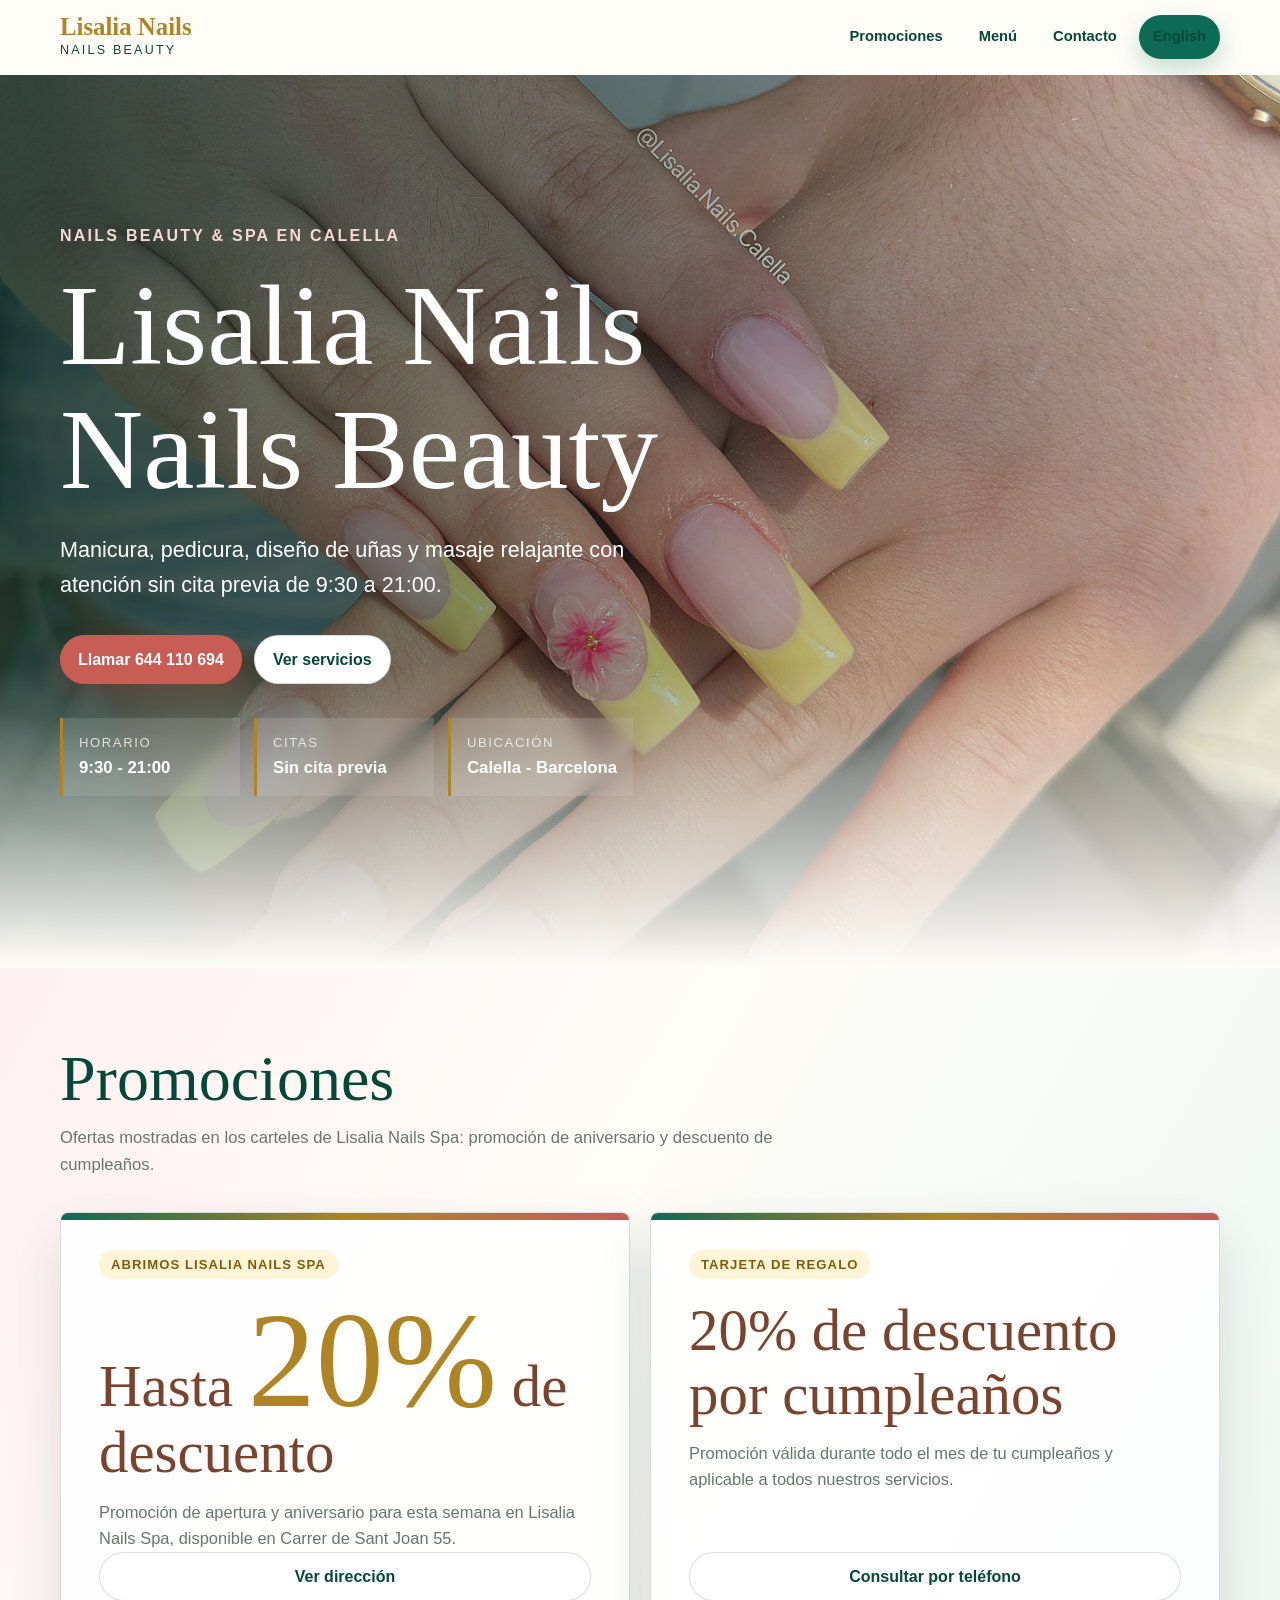
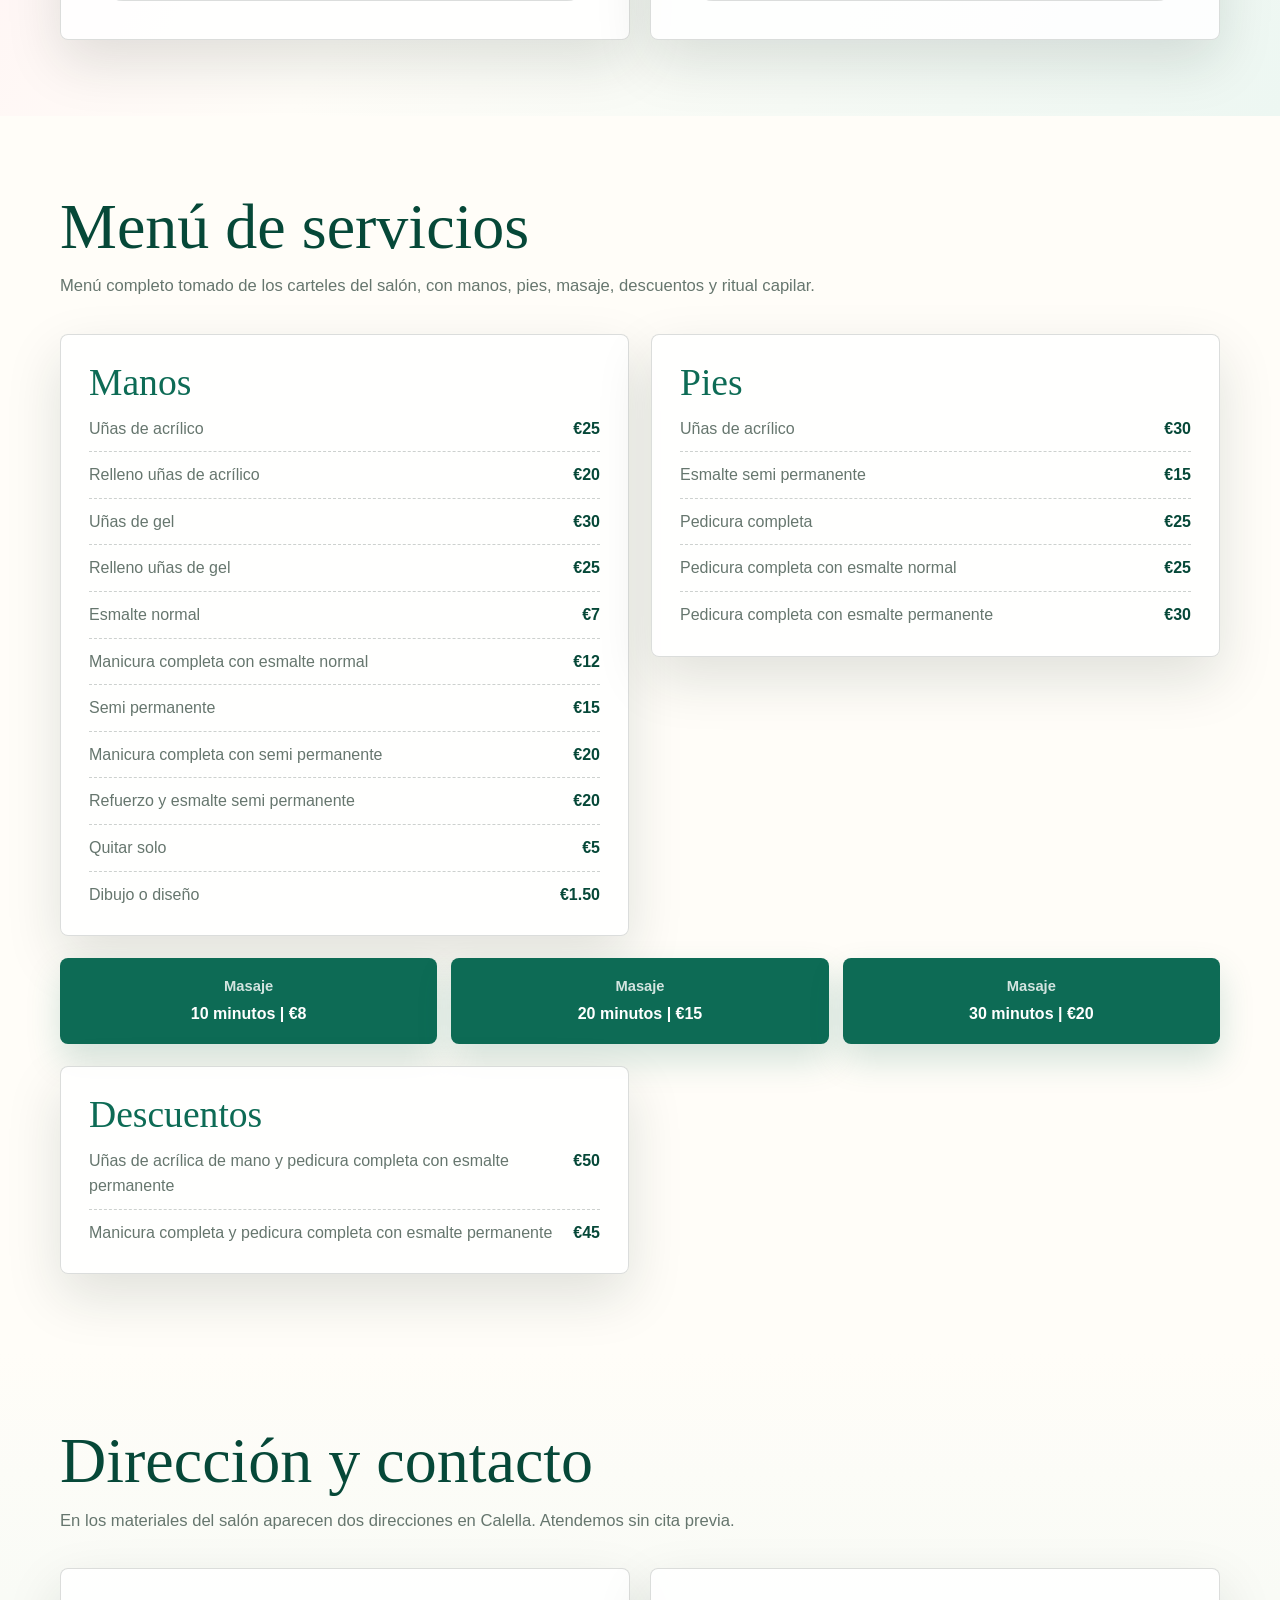
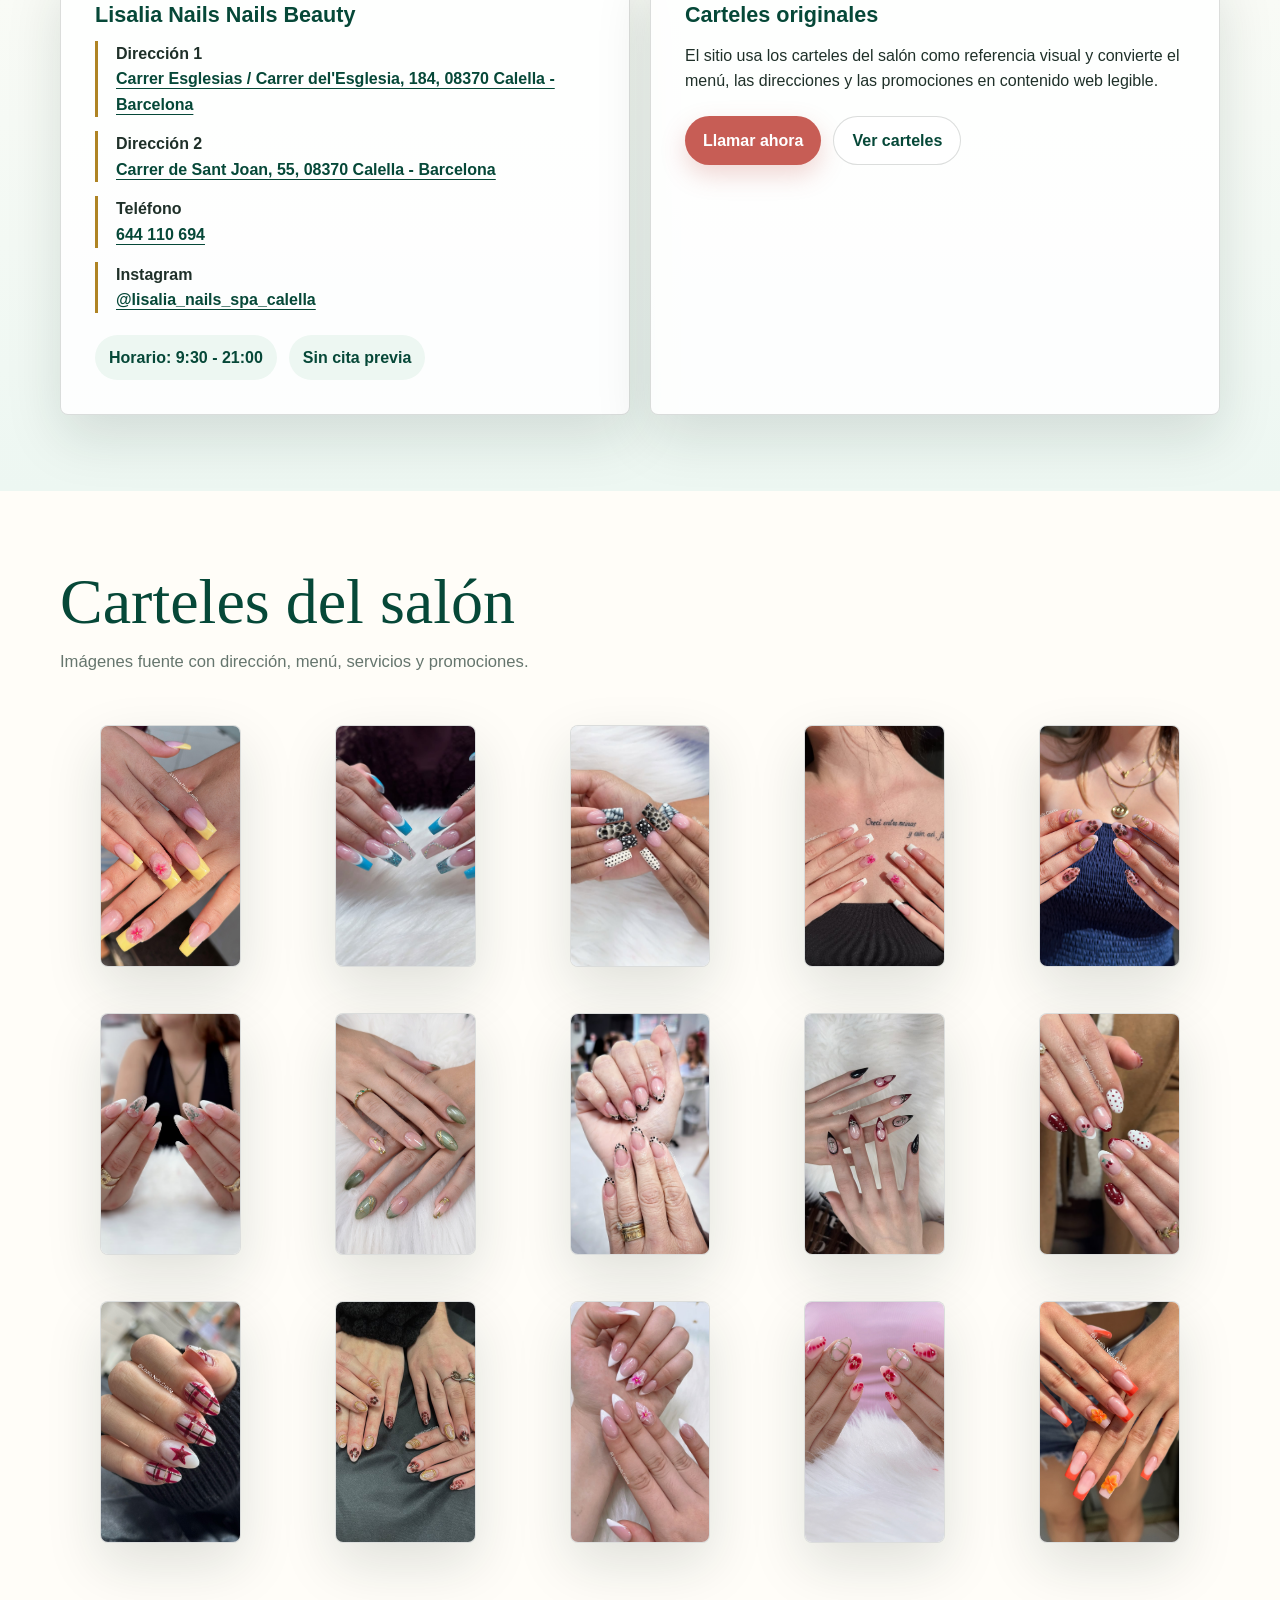
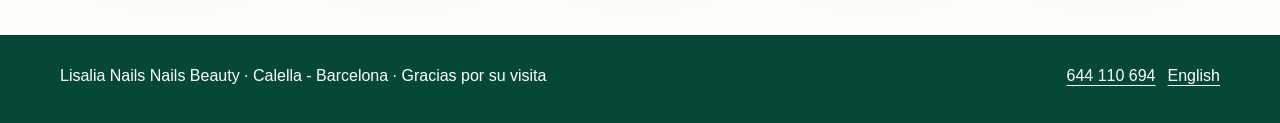
==== es.html @ 70567016 "upload" ====
<!doctype html>
<html lang="es">
  <head>
    <meta charset="utf-8">
    <meta name="viewport" content="width=device-width, initial-scale=1">
    <meta
      name="description"
      content="Lisalia Nails Nails Beauty en Calella, Barcelona. Uñas, pedicura, masaje, promociones de cumpleaños y aniversario, sin cita previa."
    >
    <title>Lisalia Nails Nails Beauty | Calella</title>
    <link rel="stylesheet" href="styles.css">
  </head>
  <body>
    <header class="site-header">
      <nav class="nav" aria-label="Navegación principal">
        <a class="brand" href="#top" aria-label="Inicio de Lisalia Nails Nails Beauty">
          <strong>Lisalia Nails</strong>
          <span>Nails Beauty</span>
        </a>
        <div class="nav-links">
          <a href="#promotions">Promociones</a>
          <a href="#menu">Menú</a>
          <a href="#contact">Contacto</a>
          <a class="language-button" href="index.html">English</a>
        </div>
      </nav>
    </header>

    <main id="top">
      <section class="hero" aria-labelledby="hero-title">
        <div class="hero-content">
          <p class="eyebrow">Nails Beauty & Spa en Calella</p>
          <h1 id="hero-title">Lisalia Nails Nails Beauty</h1>
          <p class="hero-text">
            Manicura, pedicura, diseño de uñas y masaje relajante con atención sin cita previa de 9:30 a 21:00.
          </p>
          <div class="hero-actions">
            <a class="primary-button" href="tel:+34644110694">Llamar 644 110 694</a>
            <a class="secondary-button" href="#menu">Ver servicios</a>
          </div>
          <div class="quick-facts" aria-label="Información clave">
            <div class="fact">
              <span>Horario</span>
              <strong>9:30 - 21:00</strong>
            </div>
            <div class="fact">
              <span>Citas</span>
              <strong>Sin cita previa</strong>
            </div>
            <div class="fact">
              <span>Ubicación</span>
              <strong>Calella - Barcelona</strong>
            </div>
          </div>
        </div>
      </section>

      <section class="promo-band" id="promotions" aria-labelledby="promo-title">
        <div class="section-inner">
          <div class="section-heading">
            <h2 id="promo-title">Promociones</h2>
            <p>Ofertas mostradas en los carteles de Lisalia Nails Spa: promoción de aniversario y descuento de cumpleaños.</p>
          </div>
          <div class="promo-grid">
            <article class="promo-card">
              <div>
                <span class="promo-label">Abrimos Lisalia Nails Spa</span>
                <h3>Hasta <span class="discount-number">20%</span> de descuento</h3>
                <p>
                  Promoción de apertura y aniversario para esta semana en Lisalia Nails Spa, disponible en Carrer de Sant Joan 55.
                </p>
              </div>
              <a class="secondary-button" href="#contact">Ver dirección</a>
            </article>

            <article class="promo-card">
              <div>
                <span class="promo-label">Tarjeta de regalo</span>
                <h3>20% de descuento por cumpleaños</h3>
                <p>
                  Promoción válida durante todo el mes de tu cumpleaños y aplicable a todos nuestros servicios.
                </p>
              </div>
              <a class="secondary-button" href="tel:+34644110694">Consultar por teléfono</a>
            </article>
          </div>
        </div>
      </section>

      <section class="menu-section" id="menu" aria-labelledby="menu-title">
        <div class="section-inner">
          <div class="section-heading">
            <h2 id="menu-title">Menú de servicios</h2>
            <p>Menú completo tomado de los carteles del salón, con manos, pies, masaje, descuentos y ritual capilar.</p>
          </div>

          <div class="menu-layout">
            <article class="service-group">
              <h3>Manos</h3>
              <ol class="price-list">
                <li><span>Uñas de acrílico</span><strong>€25</strong></li>
                <li><span>Relleno uñas de acrílico</span><strong>€20</strong></li>
                <li><span>Uñas de gel</span><strong>€30</strong></li>
                <li><span>Relleno uñas de gel</span><strong>€25</strong></li>
                <li><span>Esmalte normal</span><strong>€7</strong></li>
                <li><span>Manicura completa con esmalte normal</span><strong>€12</strong></li>
                <li><span>Semi permanente</span><strong>€15</strong></li>
                <li><span>Manicura completa con semi permanente</span><strong>€20</strong></li>
                <li><span>Refuerzo y esmalte semi permanente</span><strong>€20</strong></li>
                <li><span>Quitar solo</span><strong>€5</strong></li>
                <li><span>Dibujo o diseño</span><strong>€1.50</strong></li>
              </ol>
            </article>

            <article class="service-group">
              <h3>Pies</h3>
              <ol class="price-list" start="12">
                <li><span>Uñas de acrílico</span><strong>€30</strong></li>
                <li><span>Esmalte semi permanente</span><strong>€15</strong></li>
                <li><span>Pedicura completa</span><strong>€25</strong></li>
                <li><span>Pedicura completa con esmalte normal</span><strong>€25</strong></li>
                <li><span>Pedicura completa con esmalte permanente</span><strong>€30</strong></li>
              </ol>
            </article>

            <div class="massage-strip" aria-label="Precios de masaje">
              <div class="massage-item"><span>Masaje</span>10 minutos | €8</div>
              <div class="massage-item"><span>Masaje</span>20 minutos | €15</div>
              <div class="massage-item"><span>Masaje</span>30 minutos | €20</div>
            </div>

            <article class="service-group">
              <h3>Descuentos</h3>
              <ol class="price-list" start="17">
                <li><span>Uñas de acrílica de mano y pedicura completa con esmalte permanente</span><strong>€50</strong></li>
                <li><span>Manicura completa y pedicura completa con esmalte permanente</span><strong>€45</strong></li>
              </ol>
            </article>


          </div>
        </div>
      </section>

      <section class="contact-band" id="contact" aria-labelledby="contact-title">
        <div class="section-inner">
          <div class="section-heading">
            <h2 id="contact-title">Dirección y contacto</h2>
            <p>En los materiales del salón aparecen dos direcciones en Calella. Atendemos sin cita previa.</p>
          </div>

          <div class="contact-grid">
            <article class="contact-panel">
              <h3>Lisalia Nails Nails Beauty</h3>
              <ul class="contact-list">
                <li>
                  <strong>Dirección 1</strong><br>
                  <a href="https://www.google.com/maps/search/?api=1&amp;query=Carrer%20Esglesias%20184%2008370%20Calella%20Barcelona">
                    Carrer Esglesias / Carrer del'Esglesia, 184, 08370 Calella - Barcelona
                  </a>
                </li>
                <li>
                  <strong>Dirección 2</strong><br>
                  <a href="https://www.google.com/maps/search/?api=1&amp;query=Carrer%20de%20Sant%20Joan%2055%2008370%20Calella%20Barcelona">
                    Carrer de Sant Joan, 55, 08370 Calella - Barcelona
                  </a>
                </li>
                <li><strong>Teléfono</strong><br><a href="tel:+34644110694">644 110 694</a></li>
                <li>
                  <strong>Instagram</strong><br>
                  <a href="https://www.instagram.com/lisalia_nails_spa_calella/">@lisalia_nails_spa_calella</a><br>
                </li>
              </ul>
              <div class="notice-row">
                <span class="notice-pill">Horario: 9:30 - 21:00</span>
                <span class="notice-pill">Sin cita previa</span>
              </div>
            </article>

            <article class="contact-panel">
              <h3>Carteles originales</h3>
              <p>
                El sitio usa los carteles del salón como referencia visual y convierte el menú, las direcciones y las promociones en contenido web legible.
              </p>
              <div class="notice-row">
                <a class="primary-button" href="tel:+34644110694">Llamar ahora</a>
                <a class="secondary-button" href="#posters">Ver carteles</a>
              </div>
            </article>
          </div>
        </div>
      </section>

      <section id="posters" aria-labelledby="posters-title">
        <div class="section-inner">
          <div class="section-heading">
            <h2 id="posters-title">Carteles del salón</h2>
            <p>Imágenes fuente con dirección, menú, servicios y promociones.</p>
          </div>
          <div class="posters-grid">
            <figure class="poster-card">
              <img src="1.jpg" alt="Imagen del salón 1">
            </figure>
            <figure class="poster-card">
              <img src="2.jpg" alt="Imagen del salón 2">
            </figure>
            <figure class="poster-card">
              <img src="3.jpg" alt="Imagen del salón 3">
            </figure>
            <figure class="poster-card">
              <img src="4.jpg" alt="Imagen del salón 4">
            </figure>
            <figure class="poster-card">
              <img src="5.jpg" alt="Imagen del salón 5">
            </figure>
            <figure class="poster-card">
              <img src="6.jpg" alt="Imagen del salón 6">
            </figure>
            <figure class="poster-card">
              <img src="7.jpg" alt="Imagen del salón 7">
            </figure>
            <figure class="poster-card">
              <img src="8.jpg" alt="Imagen del salón 8">
            </figure>
            <figure class="poster-card">
              <img src="9.jpg" alt="Imagen del salón 9">
            </figure>
            <figure class="poster-card">
              <img src="10.jpg" alt="Imagen del salón 10">
            </figure>
            <figure class="poster-card">
              <img src="11.jpg" alt="Imagen del salón 11">
            </figure>
            <figure class="poster-card">
              <img src="12.jpg" alt="Imagen del salón 12">
            </figure>
            <figure class="poster-card">
              <img src="13.jpg" alt="Imagen del salón 13">
            </figure>
            <figure class="poster-card">
              <img src="14.jpg" alt="Imagen del salón 14">
            </figure>
            <figure class="poster-card">
              <img src="15.jpg" alt="Imagen del salón 15">
            </figure>
          </div>
        </div>
      </section>
    </main>

    <footer class="site-footer">
      <div class="footer-inner">
        <p>Lisalia Nails Nails Beauty · Calella - Barcelona · Gracias por su visita</p>
        <div class="footer-links">
          <a href="tel:+34644110694">644 110 694</a>
          <a href="index.html">English</a>
        </div>
      </div>
    </footer>
  </body>
</html>
---- styles.css ----
:root {
  --ink: #1f3029;
  --muted: #66766e;
  --leaf: #0d6b55;
  --leaf-dark: #064838;
  --gold: #af8424;
  --rose: #c75d55;
  --clay: #7a432d;
  --cream: #fffaf0;
  --mint: #edf7f2;
  --blush: #fff0f2;
  --line: rgba(31, 48, 41, 0.16);
  --shadow: 0 22px 55px rgba(16, 39, 31, 0.13);
  --hero-image: url("1.jpg");
}

* {
  box-sizing: border-box;
}

html {
  scroll-behavior: smooth;
}

body {
  margin: 0;
  color: var(--ink);
  background: #fffdf8;
  font-family: "Segoe UI", Arial, sans-serif;
  line-height: 1.6;
}

img {
  display: block;
  max-width: 100%;
}

a {
  color: inherit;
}

.site-header {
  position: sticky;
  top: 0;
  z-index: 20;
  border-bottom: 1px solid rgba(255, 255, 255, 0.62);
  background: rgba(255, 253, 248, 0.9);
  backdrop-filter: blur(16px);
}

.nav {
  width: min(1160px, calc(100% - 32px));
  min-height: 74px;
  margin: 0 auto;
  display: flex;
  align-items: center;
  justify-content: space-between;
  gap: 20px;
}

.brand {
  display: grid;
  gap: 0;
  text-decoration: none;
}

.brand strong {
  font-family: Georgia, "Times New Roman", serif;
  font-size: clamp(1.1rem, 2vw, 1.55rem);
  letter-spacing: 0;
  color: var(--gold);
  line-height: 1.1;
}

.brand span {
  color: var(--leaf-dark);
  font-size: 0.78rem;
  text-transform: uppercase;
  letter-spacing: 0.18em;
}

.nav-links {
  display: flex;
  align-items: center;
  gap: 8px;
  flex-wrap: wrap;
  justify-content: flex-end;
}

.nav-links a {
  min-height: 42px;
  display: inline-flex;
  align-items: center;
  justify-content: center;
  padding: 10px 14px;
  border-radius: 999px;
  color: var(--leaf-dark);
  font-weight: 700;
  font-size: 0.92rem;
  text-decoration: none;
}

.nav-links a:hover,
.nav-links a:focus-visible {
  background: var(--mint);
  outline: none;
}

.language-button,
.primary-button,
.secondary-button {
  min-height: 44px;
  display: inline-flex;
  align-items: center;
  justify-content: center;
  gap: 8px;
  border: 0;
  border-radius: 999px;
  padding: 11px 18px;
  font-weight: 800;
  text-decoration: none;
  transition: transform 180ms ease, box-shadow 180ms ease, background 180ms ease;
}

.language-button {
  background: var(--leaf);
  color: white;
  box-shadow: 0 10px 24px rgba(13, 107, 85, 0.24);
}

.primary-button {
  background: var(--rose);
  color: white;
  box-shadow: 0 10px 24px rgba(199, 93, 85, 0.25);
}

.secondary-button {
  color: var(--leaf-dark);
  background: white;
  border: 1px solid var(--line);
}

.language-button:hover,
.primary-button:hover,
.secondary-button:hover,
.language-button:focus-visible,
.primary-button:focus-visible,
.secondary-button:focus-visible {
  transform: translateY(-1px);
  outline: none;
}

.hero {
  min-height: 82svh;
  display: grid;
  align-items: center;
  position: relative;
  isolation: isolate;
  overflow: hidden;
  background:
    linear-gradient(90deg, rgba(11, 45, 36, 0.78), rgba(11, 45, 36, 0.42) 46%, rgba(255, 250, 240, 0.2)),
    var(--hero-image) center / cover no-repeat;
}

.hero::after {
  content: "";
  position: absolute;
  inset: auto 0 0;
  height: 34%;
  background: linear-gradient(0deg, #fffdf8 0%, rgba(255, 253, 248, 0));
  z-index: -1;
}

.hero-content {
  width: min(1160px, calc(100% - 32px));
  margin: 0 auto;
  padding: 72px 0 96px;
  color: white;
}

.eyebrow {
  margin: 0 0 14px;
  color: #f6d9d6;
  font-weight: 800;
  text-transform: uppercase;
  letter-spacing: 0.14em;
}

h1,
h2,
h3 {
  margin: 0;
  line-height: 1.08;
}

h1,
h2 {
  font-family: Georgia, "Times New Roman", serif;
  font-weight: 500;
  letter-spacing: 0;
}

h1 {
  max-width: 820px;
  font-size: clamp(3.2rem, 9vw, 7.4rem);
}

.hero-text {
  max-width: 650px;
  margin: 22px 0 0;
  font-size: clamp(1.08rem, 2vw, 1.35rem);
}

.hero-actions {
  display: flex;
  flex-wrap: wrap;
  gap: 12px;
  margin-top: 32px;
}

.quick-facts {
  display: flex;
  gap: 14px;
  flex-wrap: wrap;
  margin-top: 34px;
}

.fact {
  display: grid;
  gap: 2px;
  min-width: 180px;
  padding: 14px 16px;
  border-left: 3px solid var(--gold);
  background: rgba(255, 255, 255, 0.12);
  backdrop-filter: blur(8px);
}

.fact span {
  color: rgba(255, 255, 255, 0.76);
  font-size: 0.82rem;
  text-transform: uppercase;
  letter-spacing: 0.12em;
}

.fact strong {
  color: white;
  font-size: 1.05rem;
}

section {
  padding: 76px 0;
}

.section-inner {
  width: min(1160px, calc(100% - 32px));
  margin: 0 auto;
}

.section-heading {
  display: grid;
  gap: 12px;
  max-width: 780px;
  margin-bottom: 34px;
}

.section-heading h2 {
  font-size: clamp(2.1rem, 5vw, 4.2rem);
  color: var(--leaf-dark);
}

.section-heading p {
  margin: 0;
  color: var(--muted);
  font-size: 1.04rem;
}

.promo-band {
  background: linear-gradient(120deg, var(--blush), #fffdf8 42%, var(--mint));
}

.promo-grid,
.contact-grid {
  display: grid;
  grid-template-columns: repeat(2, minmax(0, 1fr));
  gap: 20px;
}

.promo-card,
.service-group,
.contact-panel,
.poster-card {
  border: 1px solid var(--line);
  border-radius: 8px;
  background: rgba(255, 255, 255, 0.86);
  box-shadow: var(--shadow);
}

.promo-card {
  display: grid;
  min-height: 310px;
  padding: clamp(24px, 4vw, 38px);
  align-content: space-between;
  overflow: hidden;
  position: relative;
}

.promo-card::before {
  content: "";
  position: absolute;
  inset: 0 0 auto;
  height: 7px;
  background: linear-gradient(90deg, var(--leaf), var(--gold), var(--rose));
  pointer-events: none;
}

.promo-card > * {
  position: relative;
}

.promo-label {
  width: fit-content;
  border-radius: 999px;
  background: #fff4d5;
  color: #7f5b09;
  padding: 7px 12px;
  font-size: 0.82rem;
  font-weight: 900;
  text-transform: uppercase;
  letter-spacing: 0.08em;
}

.promo-card h3 {
  margin-top: 22px;
  color: var(--clay);
  font-family: Georgia, "Times New Roman", serif;
  font-size: clamp(2rem, 4.6vw, 4.3rem);
  font-weight: 500;
}

.promo-card p {
  margin: 14px 0 0;
  color: var(--muted);
  font-size: 1.03rem;
}

.discount-number {
  color: var(--gold);
  font-size: clamp(4.2rem, 12vw, 8.5rem);
  font-family: Georgia, "Times New Roman", serif;
  line-height: 0.9;
}

.menu-section {
  background: #fffdf8;
}

.menu-layout {
  display: grid;
  grid-template-columns: 1fr 1fr;
  gap: 22px;
  align-items: start;
}

.service-group {
  padding: clamp(20px, 3vw, 28px);
}

.service-group h3 {
  color: var(--leaf);
  font-family: Georgia, "Times New Roman", serif;
  font-size: clamp(1.7rem, 3vw, 2.35rem);
  font-weight: 500;
  margin-bottom: 12px;
}

.price-list {
  list-style: none;
  margin: 0;
  padding: 0;
  display: grid;
  gap: 10px;
}

.price-list li {
  display: grid;
  grid-template-columns: minmax(0, 1fr) auto;
  gap: 16px;
  align-items: baseline;
  padding-bottom: 10px;
  border-bottom: 1px dashed rgba(31, 48, 41, 0.22);
}

.price-list li:last-child {
  border-bottom: 0;
  padding-bottom: 0;
}

.price-list span {
  color: var(--muted);
}

.price-list strong {
  color: var(--leaf-dark);
  white-space: nowrap;
}

.massage-strip {
  grid-column: 1 / -1;
  display: grid;
  grid-template-columns: repeat(3, minmax(0, 1fr));
  gap: 14px;
}

.massage-item {
  min-height: 86px;
  display: grid;
  place-items: center;
  padding: 16px;
  border-radius: 8px;
  color: white;
  background: var(--leaf);
  text-align: center;
  font-weight: 800;
  box-shadow: 0 16px 34px rgba(13, 107, 85, 0.18);
}

.massage-item span {
  display: block;
  color: rgba(255, 255, 255, 0.82);
  font-size: 0.92rem;
  font-weight: 700;
}

.hair-band {
  color: white;
  background:
    linear-gradient(90deg, rgba(122, 67, 45, 0.92), rgba(122, 67, 45, 0.73)),
    url("km.jpg") center / cover no-repeat;
}

.hair-band .section-heading h2,
.hair-band .section-heading p {
  color: white;
}

.hair-band .service-group {
  background: rgba(255, 253, 248, 0.93);
}

.contact-band {
  background: linear-gradient(180deg, #fffdf8, #edf7f2);
}

.contact-panel {
  padding: clamp(22px, 4vw, 34px);
}

.contact-panel h3 {
  margin-bottom: 14px;
  color: var(--leaf-dark);
  font-size: 1.35rem;
}

.contact-list {
  list-style: none;
  padding: 0;
  margin: 0;
  display: grid;
  gap: 14px;
}

.contact-list li {
  padding-left: 18px;
  border-left: 3px solid var(--gold);
}

.contact-list a {
  color: var(--leaf-dark);
  font-weight: 800;
  text-decoration-thickness: 1px;
  text-underline-offset: 4px;
}

.notice-row {
  display: flex;
  gap: 12px;
  flex-wrap: wrap;
  margin-top: 22px;
}

.notice-pill {
  border-radius: 999px;
  padding: 10px 14px;
  background: var(--mint);
  color: var(--leaf-dark);
  font-weight: 900;
}

.posters-grid {
  display: grid;
  grid-template-columns: repeat(auto-fit, minmax(200px, 1fr));
  gap: 14px;
}

.poster-card {
  overflow: hidden;
  background: white;
}

.poster-card img {
  width: 100%;
  height: 240px;
  object-fit: cover;
}

.poster-card figcaption {
  padding: 12px;
  color: var(--muted);
  font-size: 0.92rem;
  display: none;
}

.site-footer {
  padding: 28px 0 34px;
  color: white;
  background: var(--leaf-dark);
}

.footer-inner {
  width: min(1160px, calc(100% - 32px));
  margin: 0 auto;
  display: flex;
  align-items: center;
  justify-content: space-between;
  gap: 18px;
  flex-wrap: wrap;
}

.footer-inner p {
  margin: 0;
}

.footer-links {
  display: flex;
  gap: 12px;
  flex-wrap: wrap;
}

.footer-links a {
  color: white;
  text-decoration-thickness: 1px;
  text-underline-offset: 4px;
}

@media (max-width: 920px) {
  .nav {
    align-items: flex-start;
    padding: 14px 0;
    flex-direction: column;
  }

  .nav-links {
    width: 100%;
    justify-content: flex-start;
  }

  .hero {
    min-height: 78svh;
  }

  .promo-grid,
  .contact-grid,
  .menu-layout {
    grid-template-columns: 1fr;
  }

  .massage-strip {
    grid-template-columns: 1fr;
  }

  .posters-grid {
    grid-template-columns: repeat(2, minmax(0, 1fr));
  }
}

@media (max-width: 580px) {
  .nav-links a:not(.language-button) {
    display: none;
  }

  .hero-content {
    padding-top: 56px;
  }

  .quick-facts {
    display: grid;
  }

  section {
    padding: 58px 0;
  }

  .price-list li {
    grid-template-columns: 1fr;
    gap: 2px;
  }

  .posters-grid {
    grid-template-columns: 1fr;
  }

  .poster-card img {
    height: auto;
  }
}
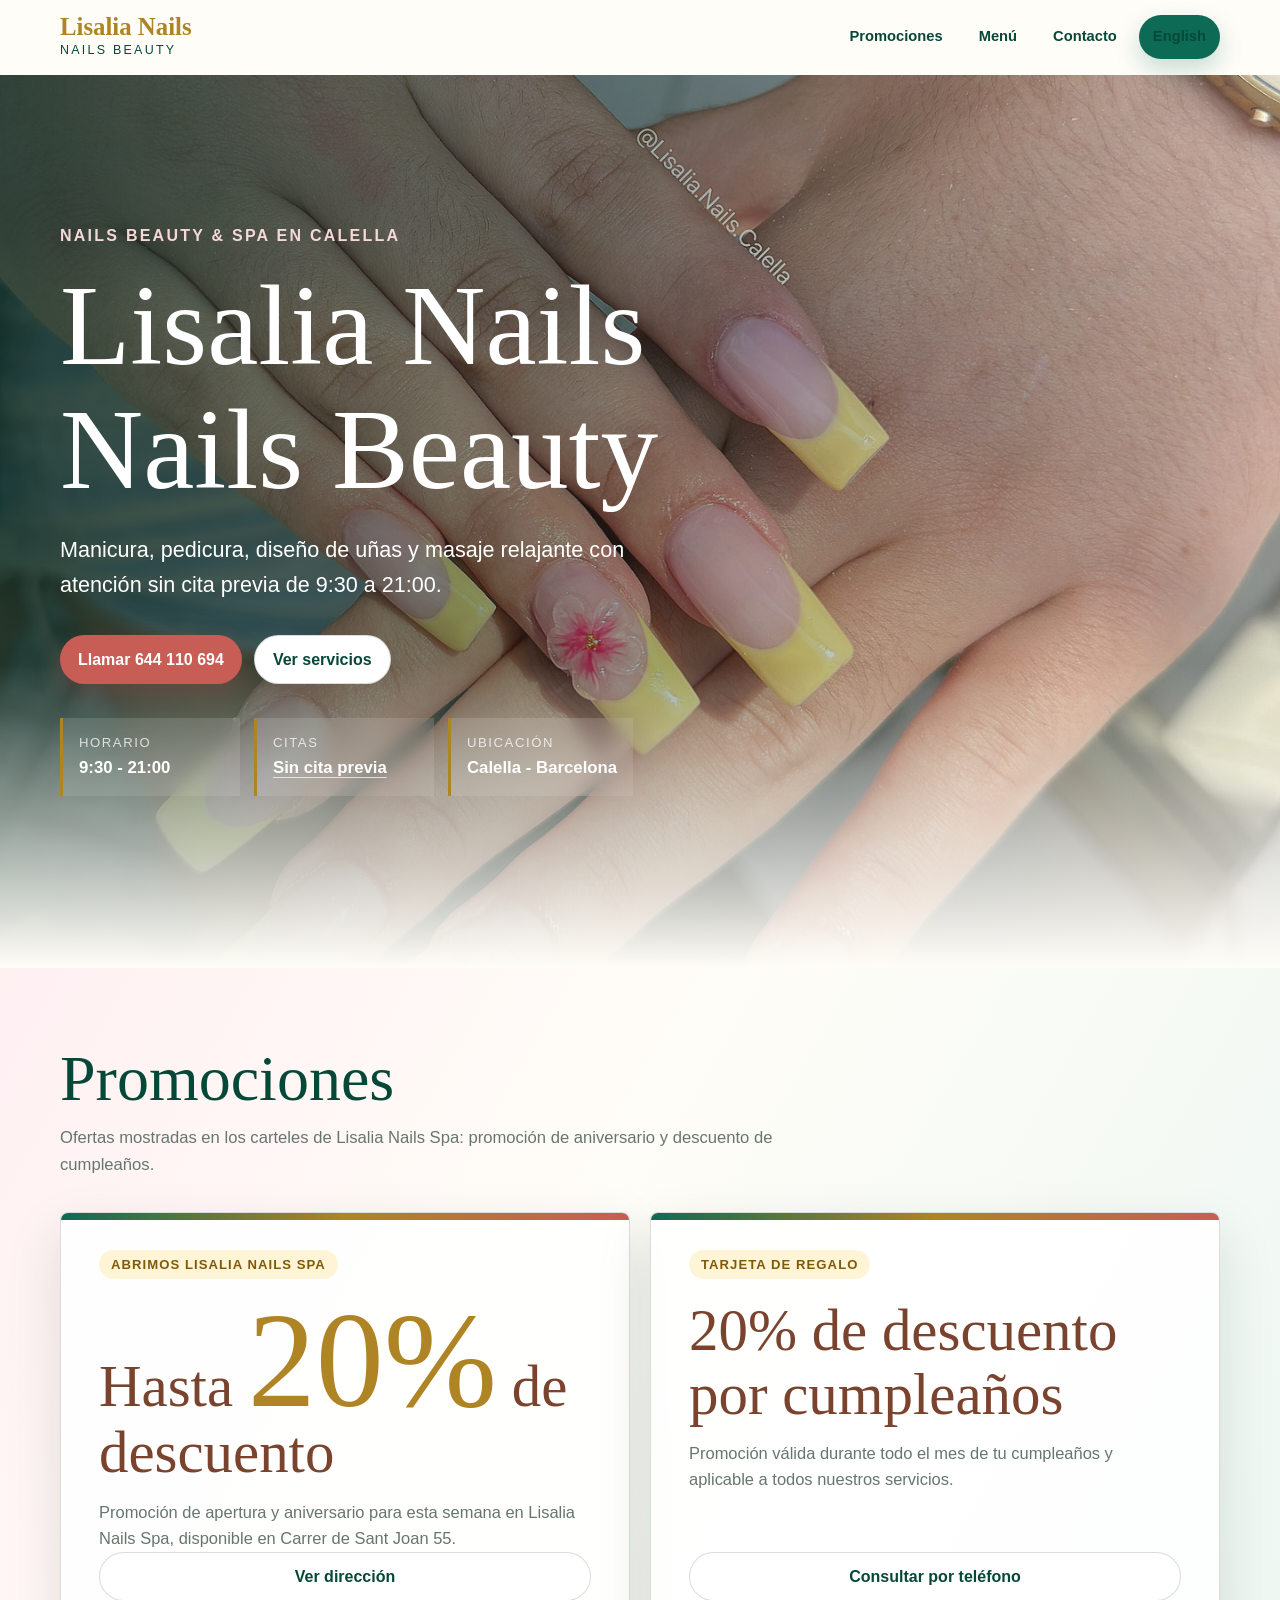
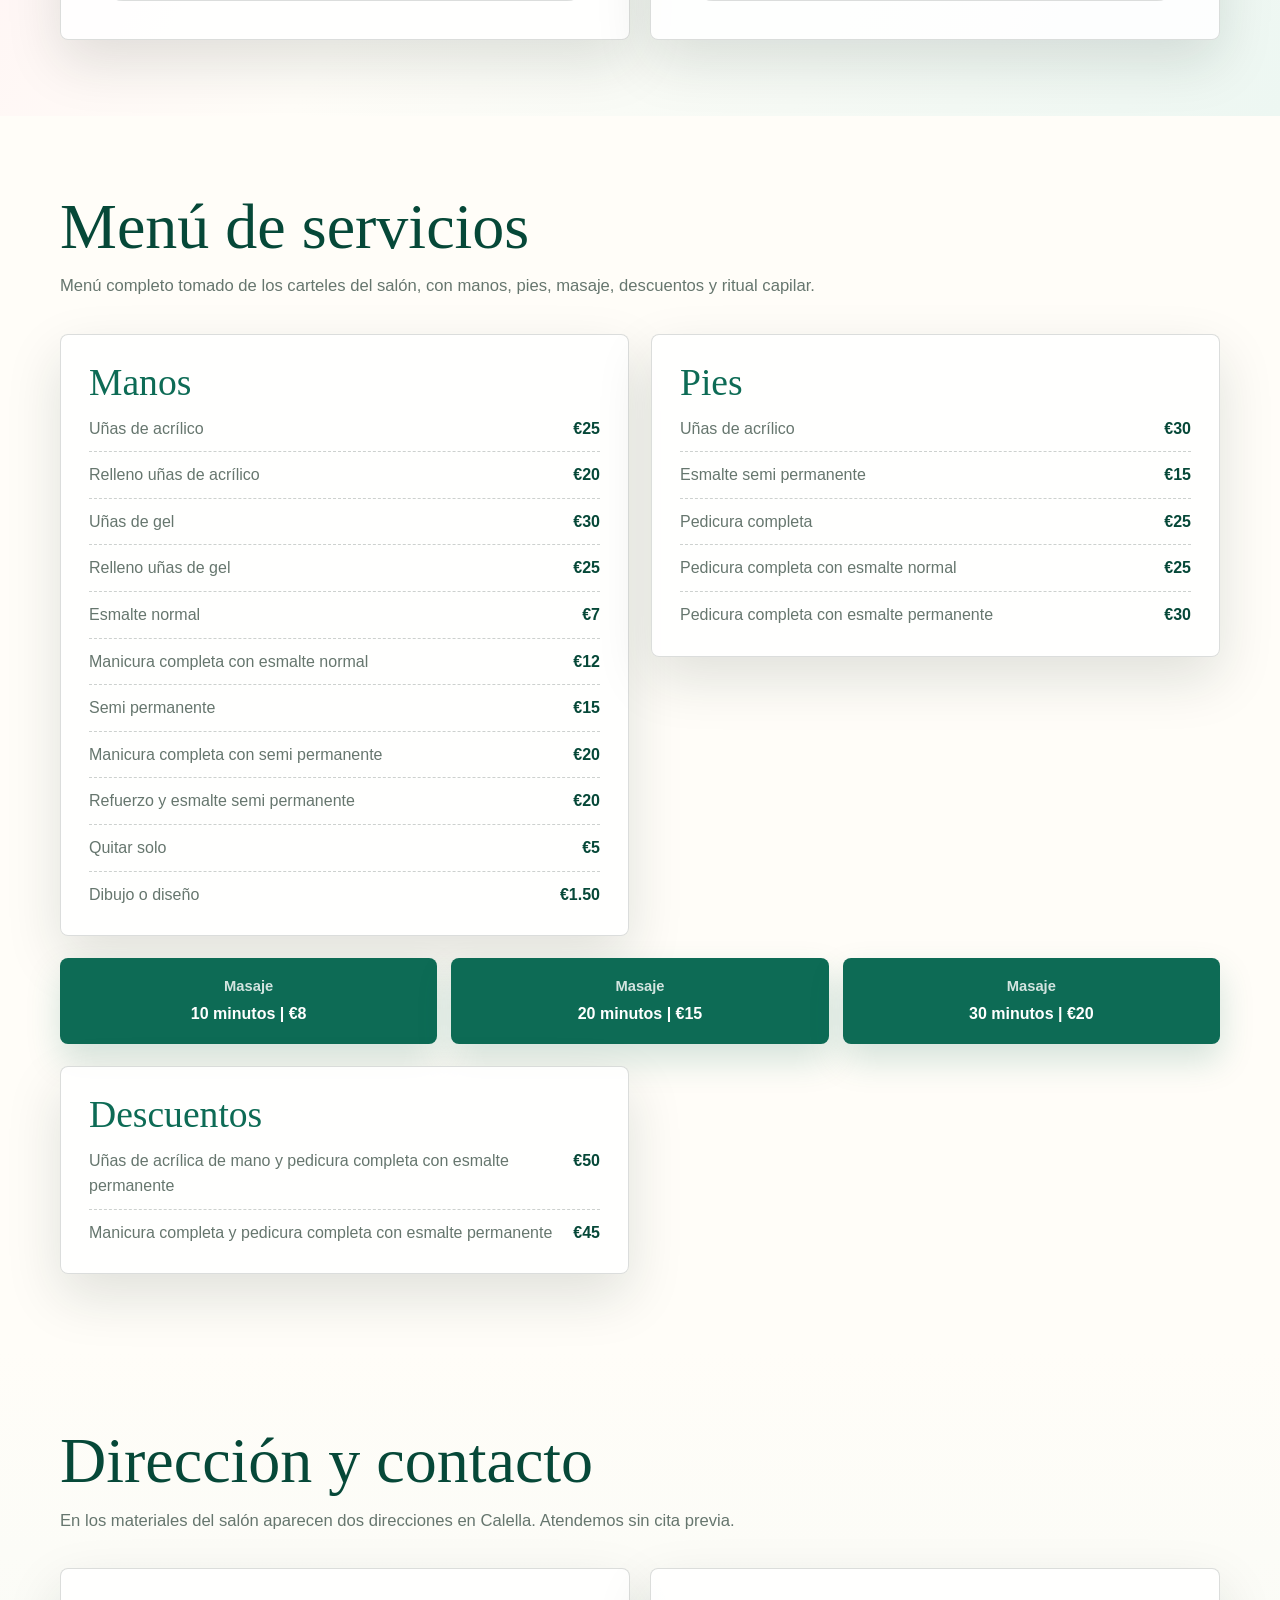
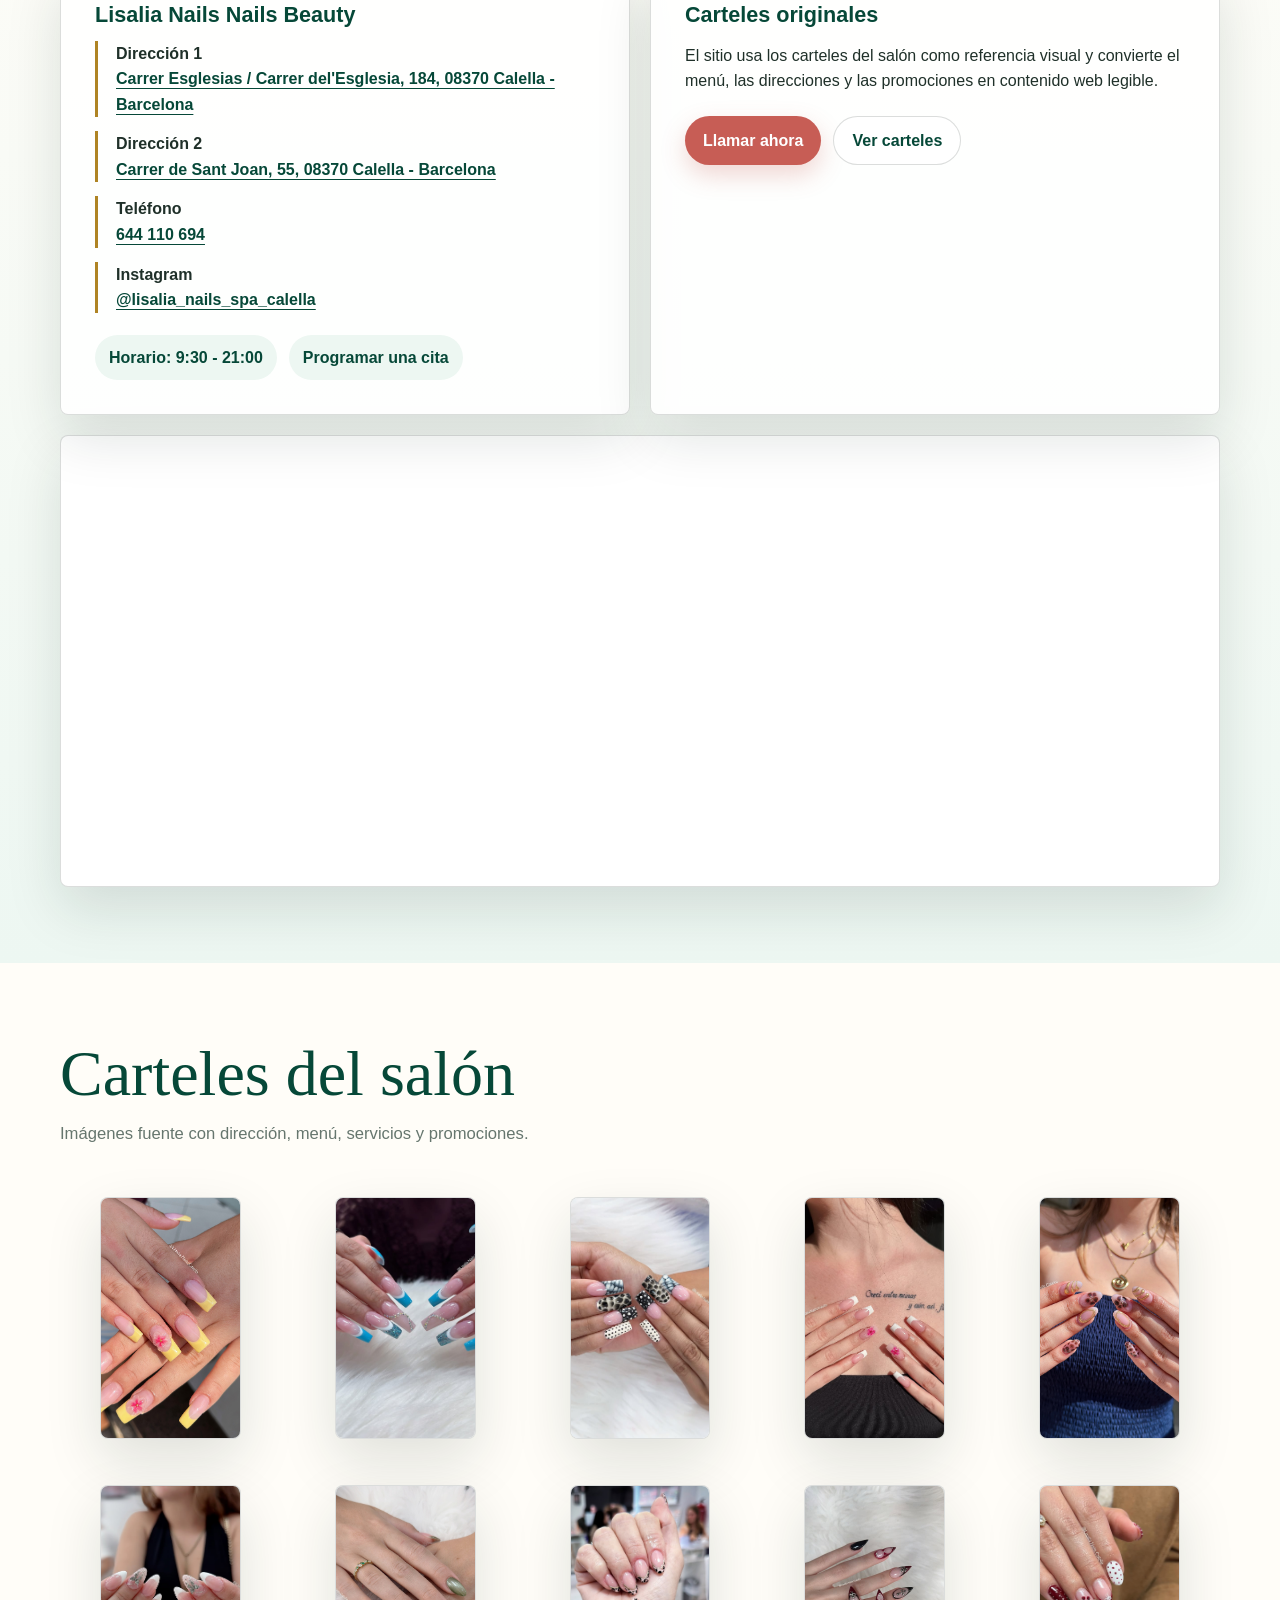
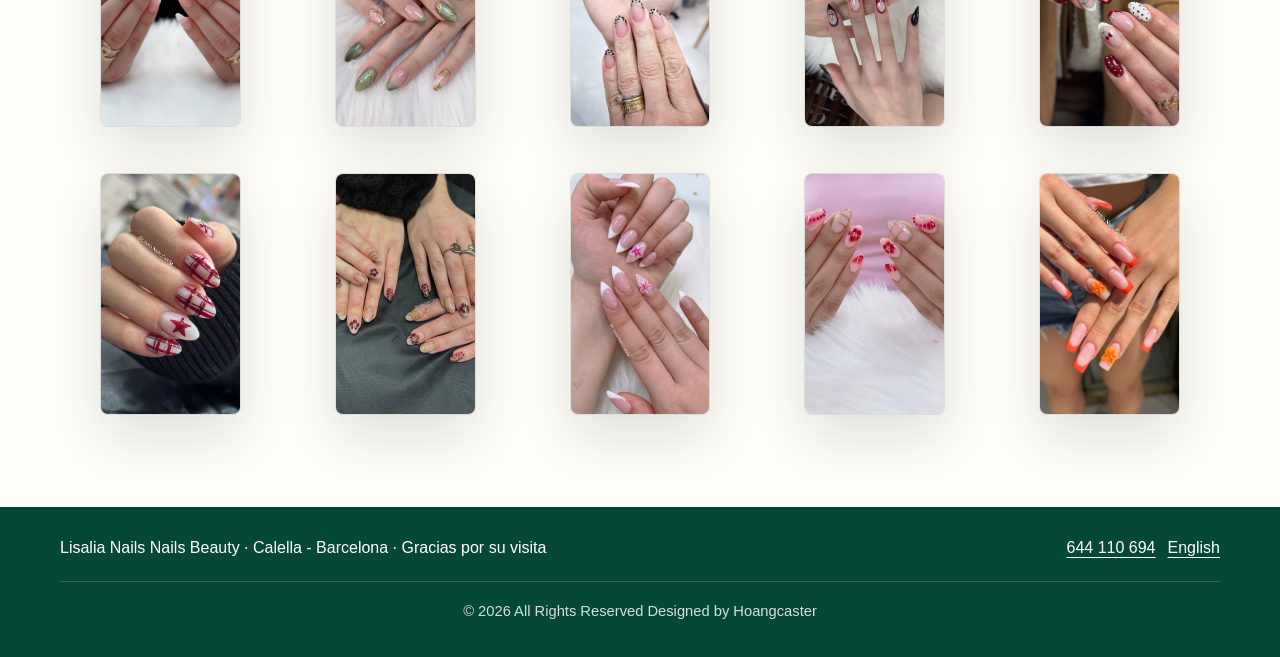
==== commit be64ecf1: "upload" ====
--- a/es.html
+++ b/es.html
@@ -45,7 +45,11 @@
             </div>
             <div class="fact">
               <span>Citas</span>
-              <strong>Sin cita previa</strong>
+              <strong>
+                <a href="https://www.instagram.com/lisalia_nails_spa_calella/" target="_blank" rel="noopener">
+                  Sin cita previa
+                </a>
+              </strong>
             </div>
             <div class="fact">
               <span>Ubicación</span>
@@ -173,7 +177,7 @@
               </ul>
               <div class="notice-row">
                 <span class="notice-pill">Horario: 9:30 - 21:00</span>
-                <span class="notice-pill">Sin cita previa</span>
+                <span class="notice-pill">Programar una cita</span>
               </div>
             </article>
 
@@ -188,6 +192,19 @@
               </div>
             </article>
           </div>
+
+          <div class="map-panel">
+            <iframe
+              title="Lisalia Nails Nails Beauty en Google Maps"
+              src="https://www.google.com/maps/embed?pb=!3m2!1svi!2s!4v1777950537363!5m2!1svi!2s!6m8!1m7!1smlt1Ut4sv9eB5eHzyRhAuA!2m2!1d41.61522592585366!2d2.663631819586798!3f88.16971210544659!4f9.596829679026897!5f0.7820865974627469"
+              width="600"
+              height="450"
+              style="border:0;"
+              allowfullscreen=""
+              loading="lazy"
+              referrerpolicy="no-referrer-when-downgrade"
+            ></iframe>
+          </div>
         </div>
       </section>
 
@@ -256,6 +273,7 @@
           <a href="index.html">English</a>
         </div>
       </div>
+      <p class="footer-credit">© 2026 All Rights Reserved Designed by Hoangcaster</p>
     </footer>
   </body>
 </html>
--- a/styles.css
+++ b/styles.css
@@ -247,6 +247,18 @@
   font-size: 1.05rem;
 }
 
+.fact a {
+  color: inherit;
+  text-decoration-color: rgba(255, 255, 255, 0.7);
+  text-underline-offset: 4px;
+}
+
+.fact a:hover,
+.fact a:focus-visible {
+  color: #fff4d5;
+  outline: none;
+}
+
 section {
   padding: 76px 0;
 }
@@ -288,6 +300,7 @@
 .promo-card,
 .service-group,
 .contact-panel,
+.map-panel,
 .poster-card {
   border: 1px solid var(--line);
   border-radius: 8px;
@@ -496,6 +509,18 @@
   font-weight: 900;
 }
 
+.map-panel {
+  margin-top: 20px;
+  overflow: hidden;
+  background: white;
+}
+
+.map-panel iframe {
+  display: block;
+  width: 100%;
+  height: clamp(320px, 46vw, 450px);
+}
+
 .posters-grid {
   display: grid;
   grid-template-columns: repeat(auto-fit, minmax(200px, 1fr));
@@ -552,6 +577,16 @@
   text-underline-offset: 4px;
 }
 
+.footer-credit {
+  width: min(1160px, calc(100% - 32px));
+  margin: 20px auto 0;
+  padding-top: 18px;
+  border-top: 1px solid rgba(255, 255, 255, 0.18);
+  color: rgba(255, 255, 255, 0.82);
+  text-align: center;
+  font-size: 0.92rem;
+}
+
 @media (max-width: 920px) {
   .nav {
     align-items: flex-start;
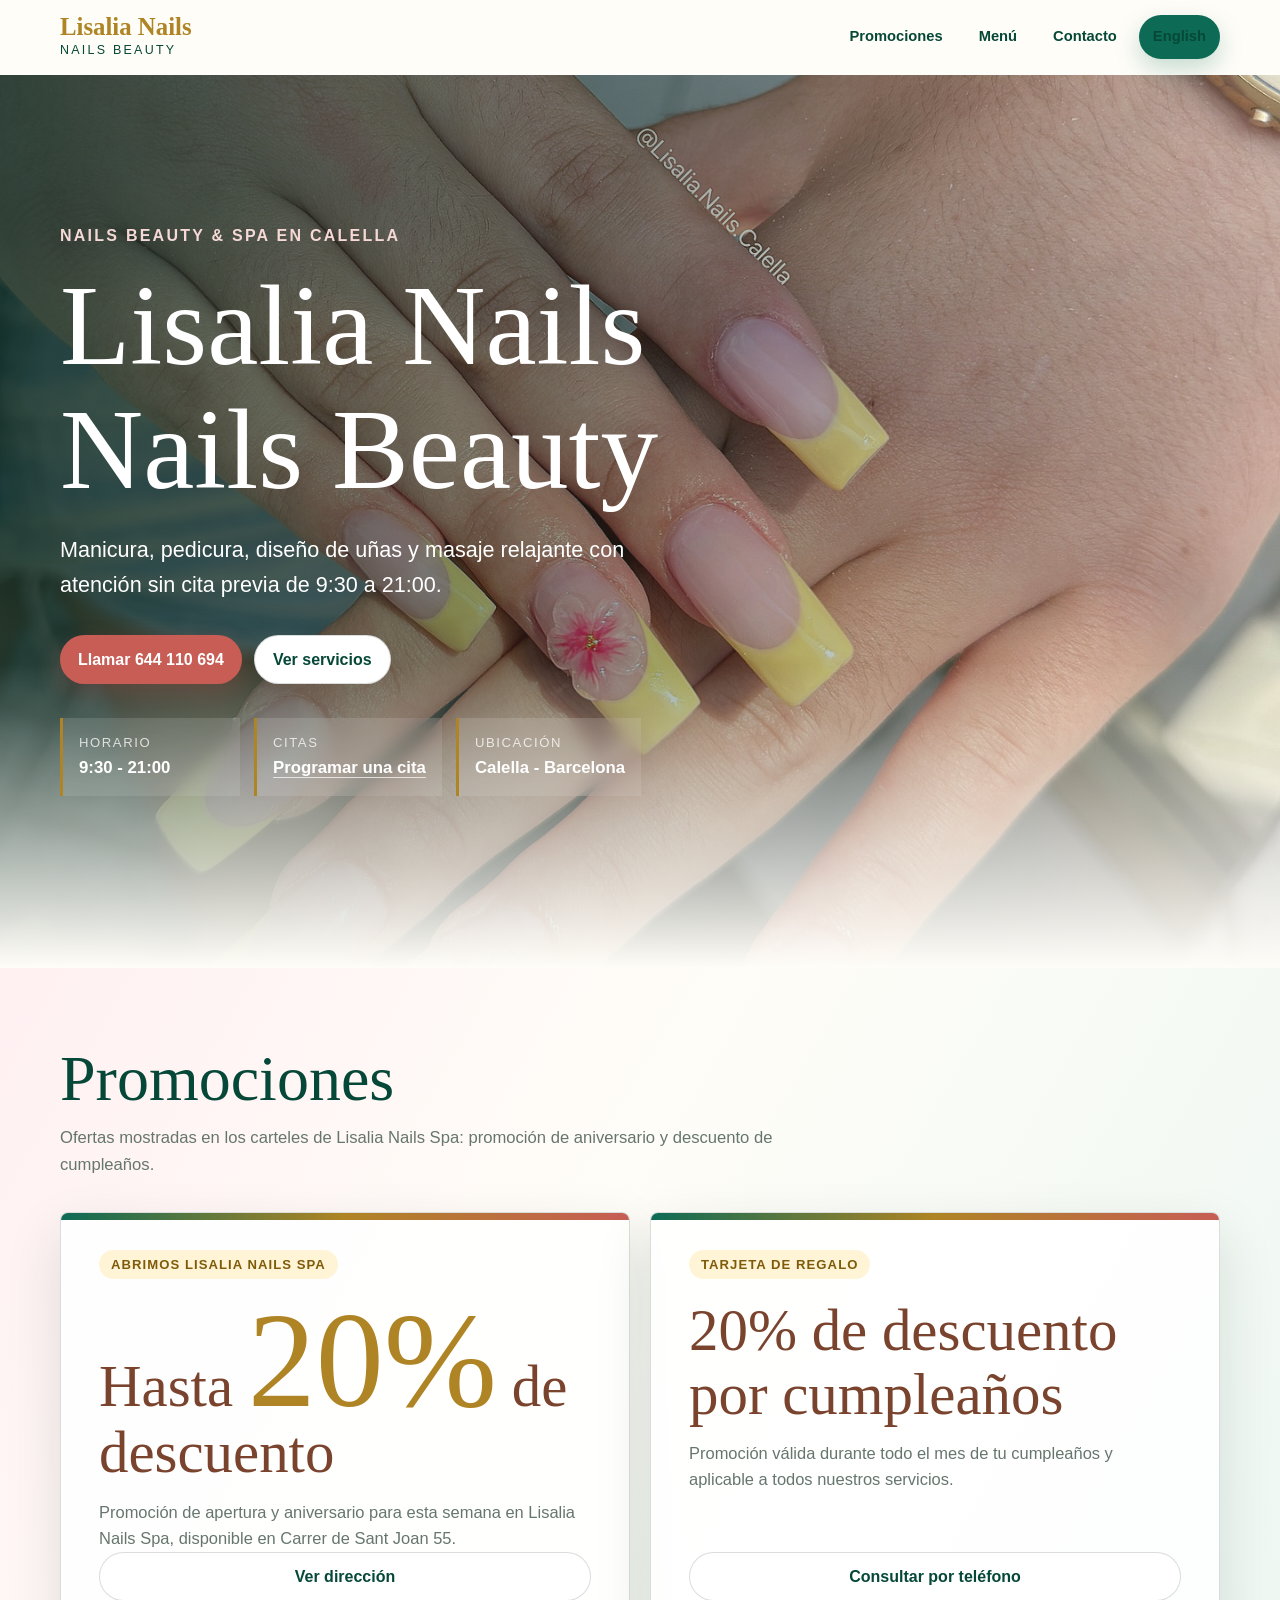
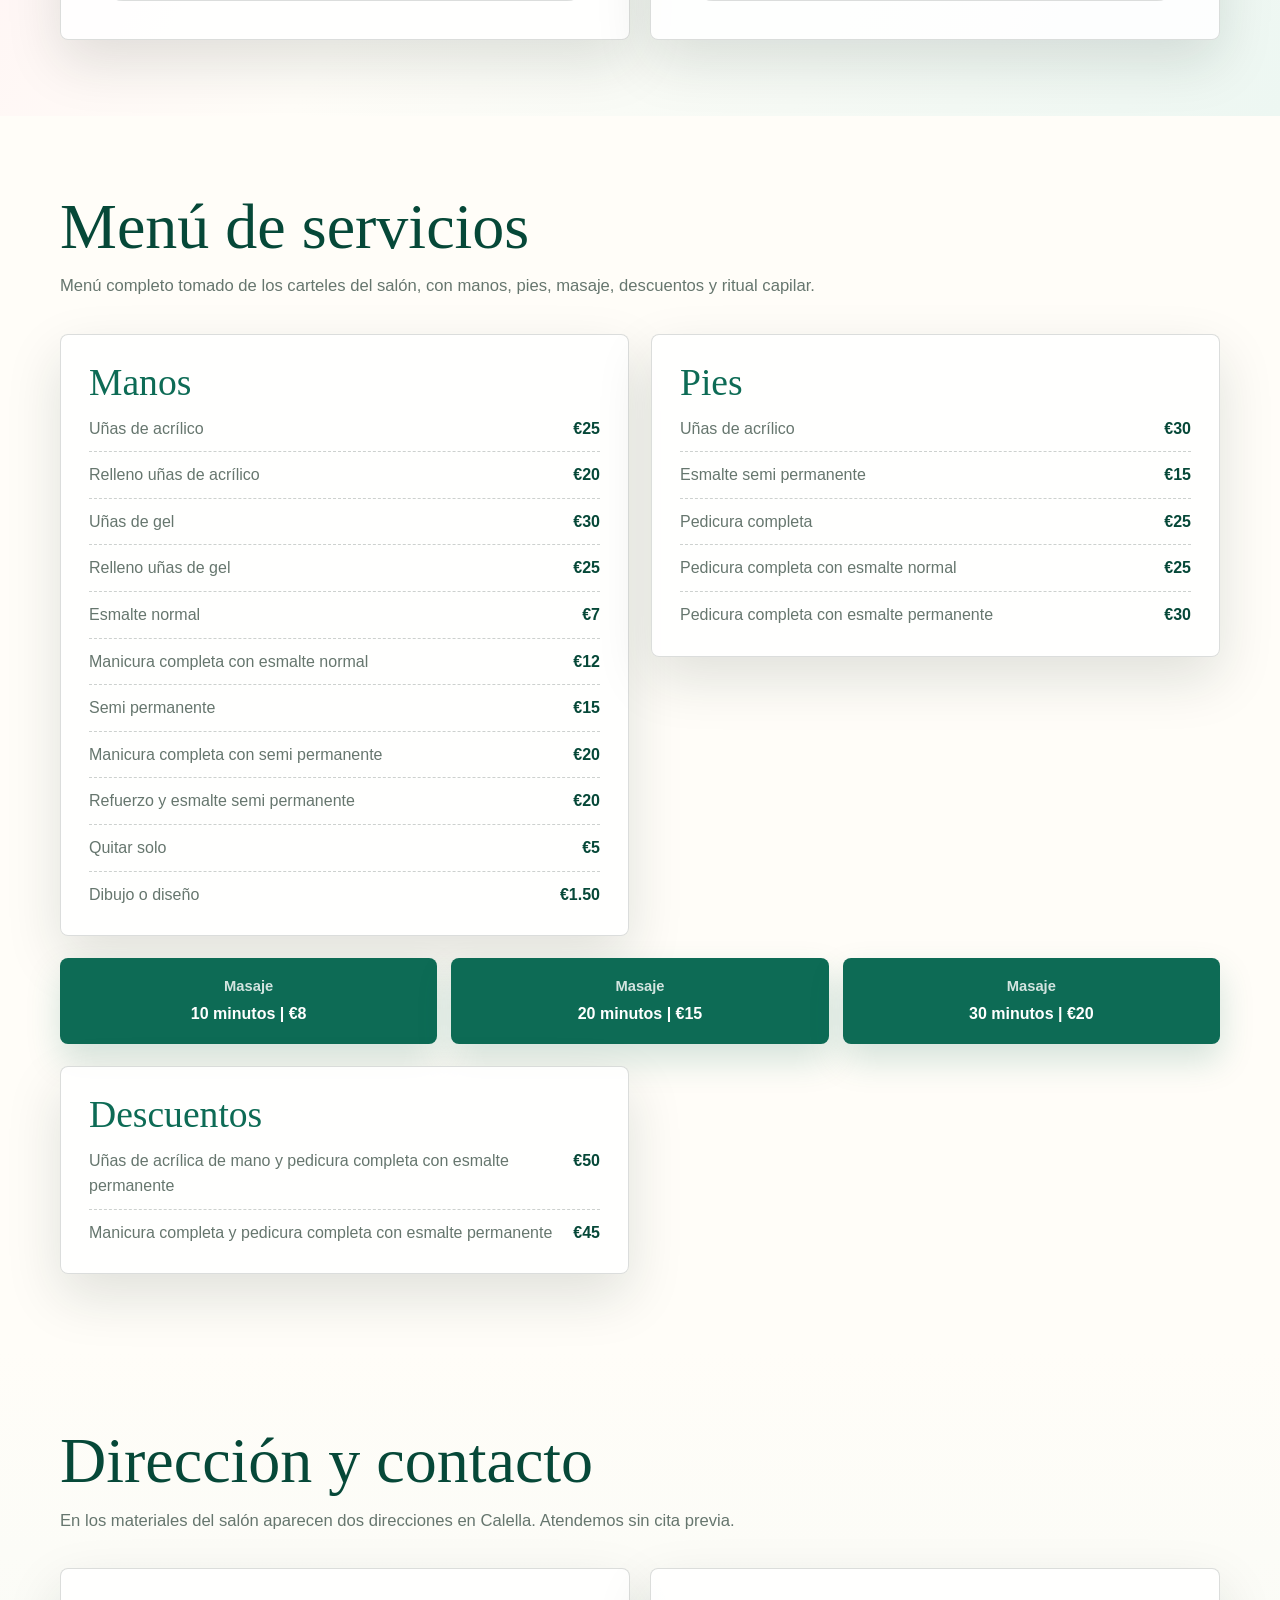
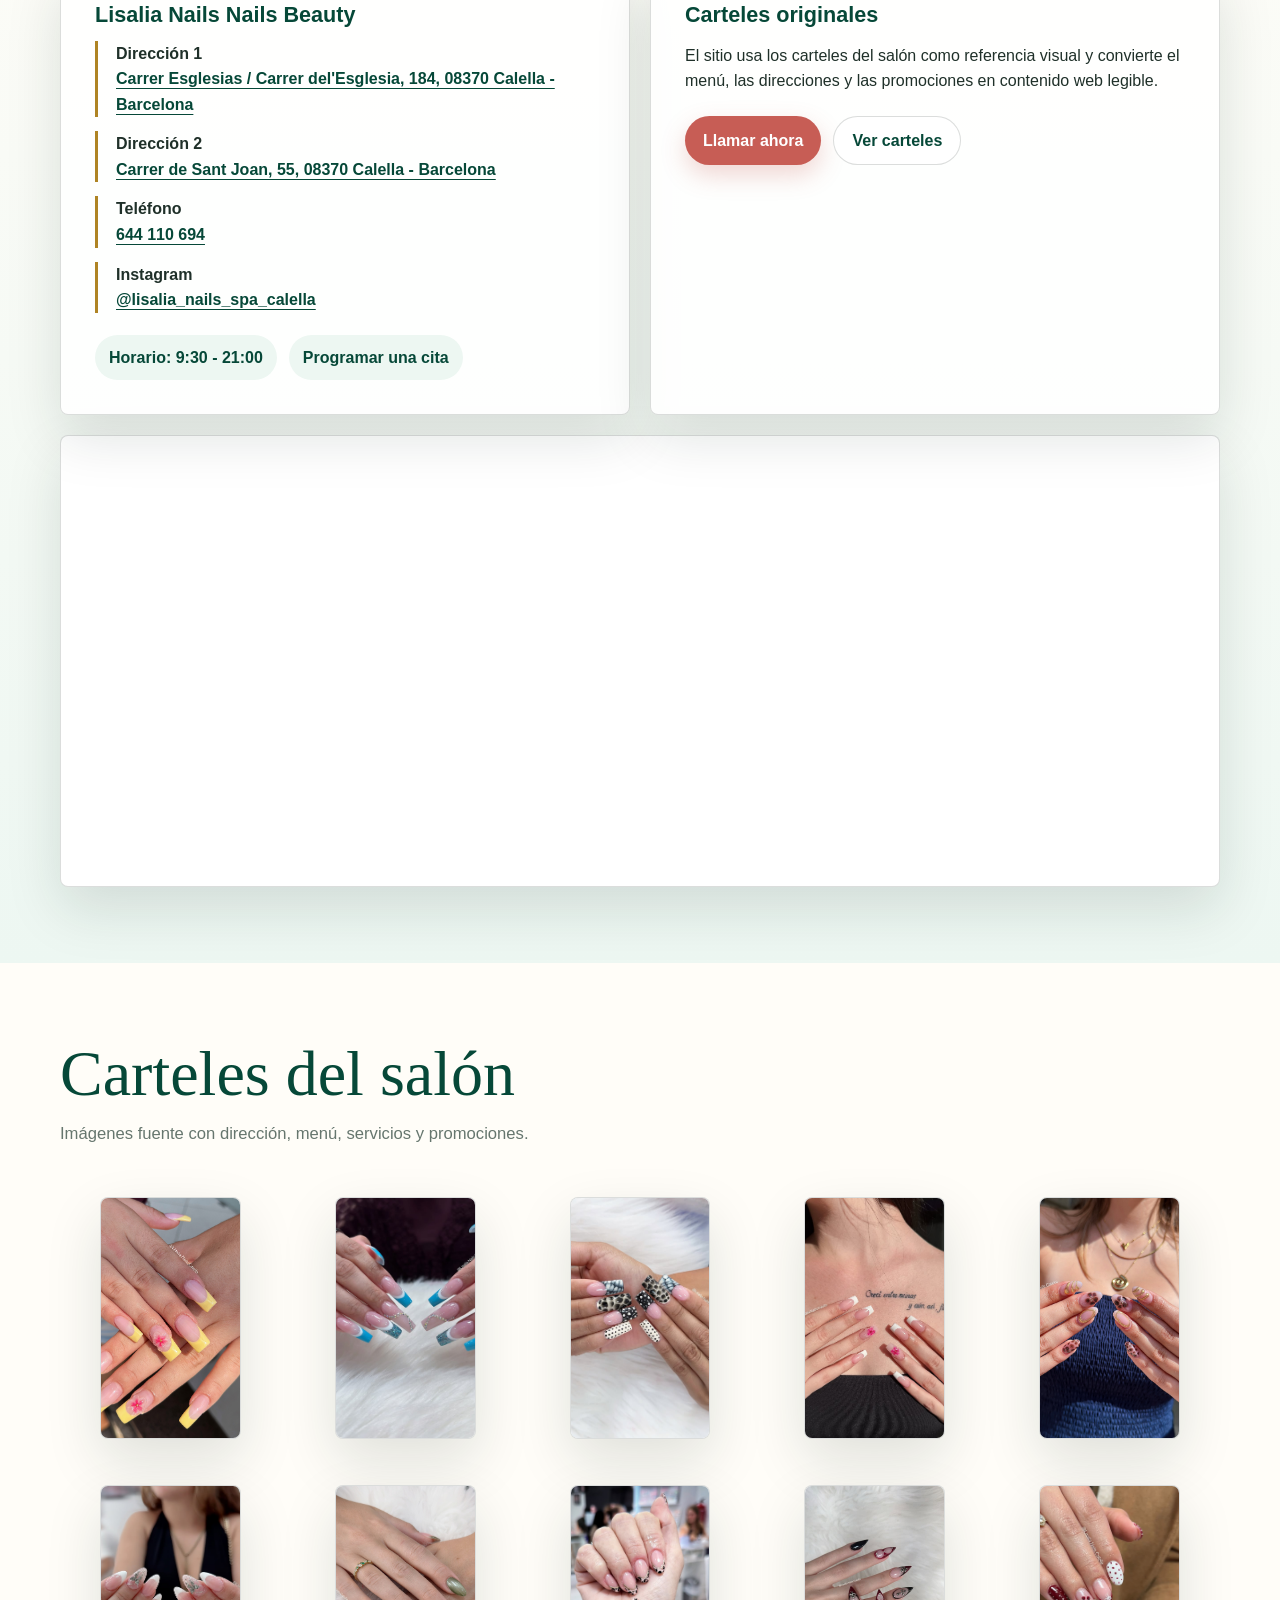
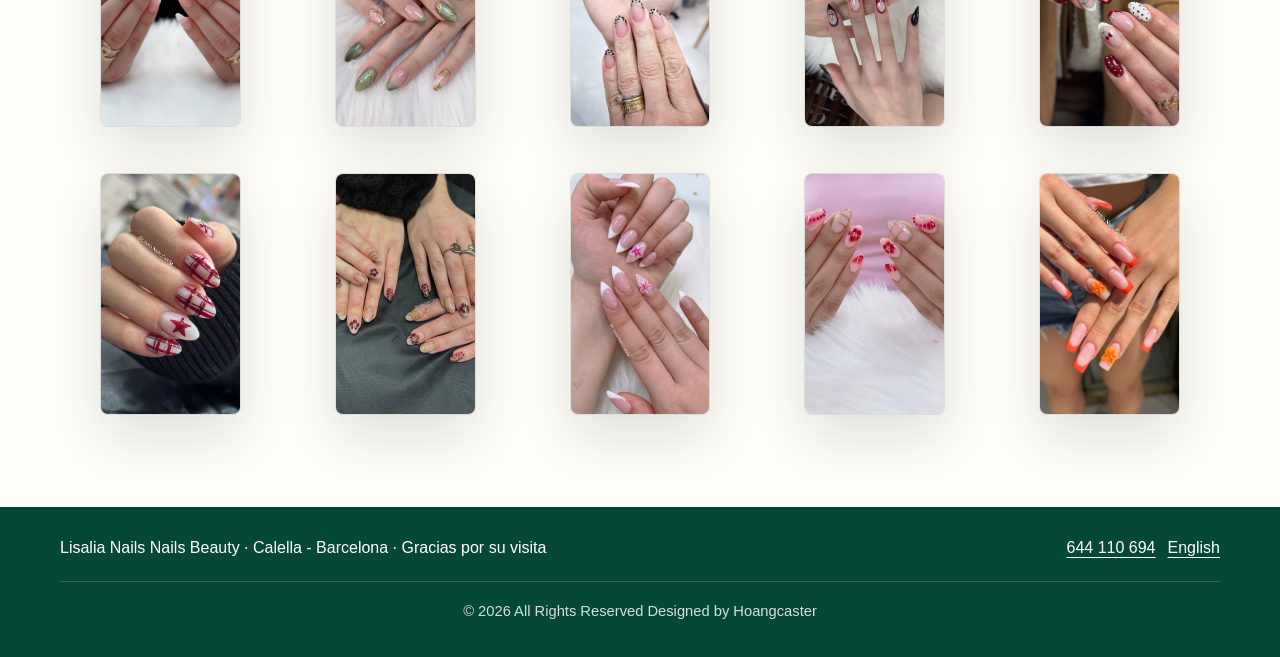
==== commit 2b209d2f: "upload" ====
--- a/es.html
+++ b/es.html
@@ -47,7 +47,7 @@
               <span>Citas</span>
               <strong>
                 <a href="https://www.instagram.com/lisalia_nails_spa_calella/" target="_blank" rel="noopener">
-                  Sin cita previa
+                Programar una cita
                 </a>
               </strong>
             </div>
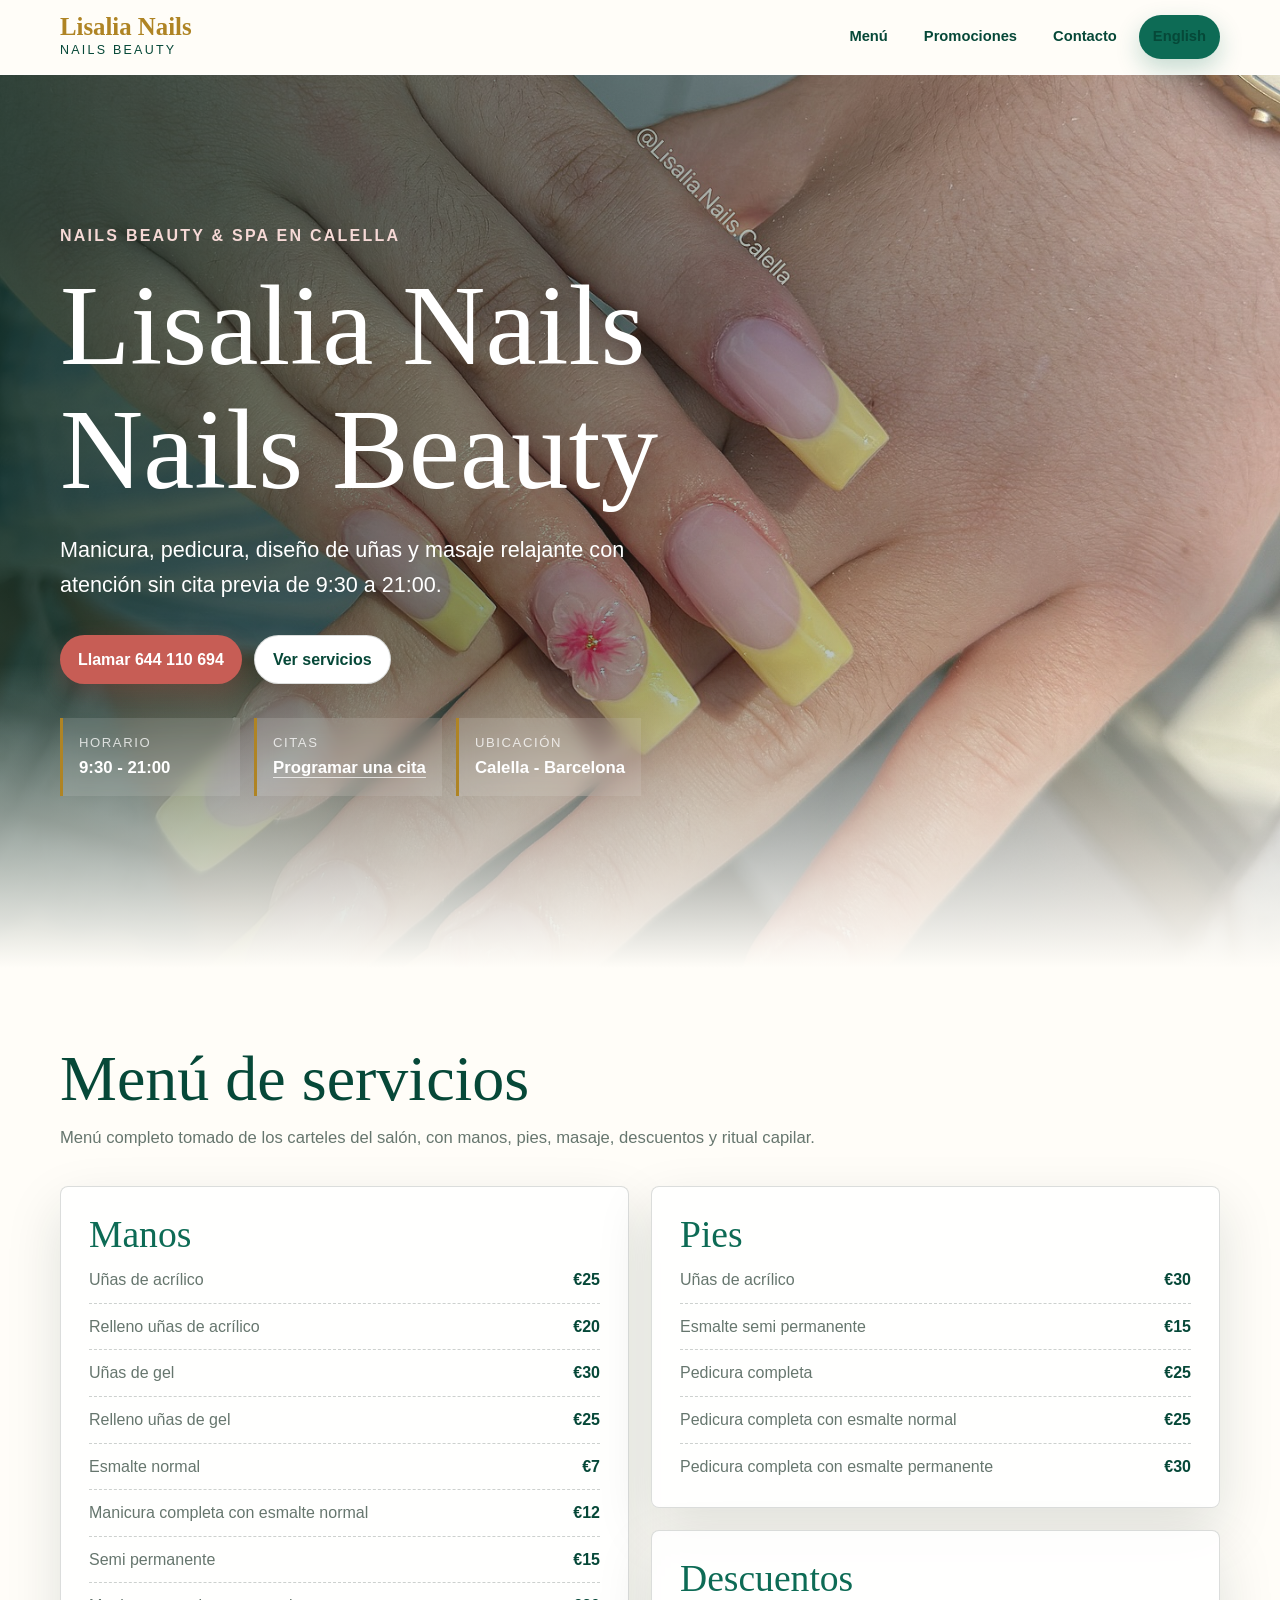
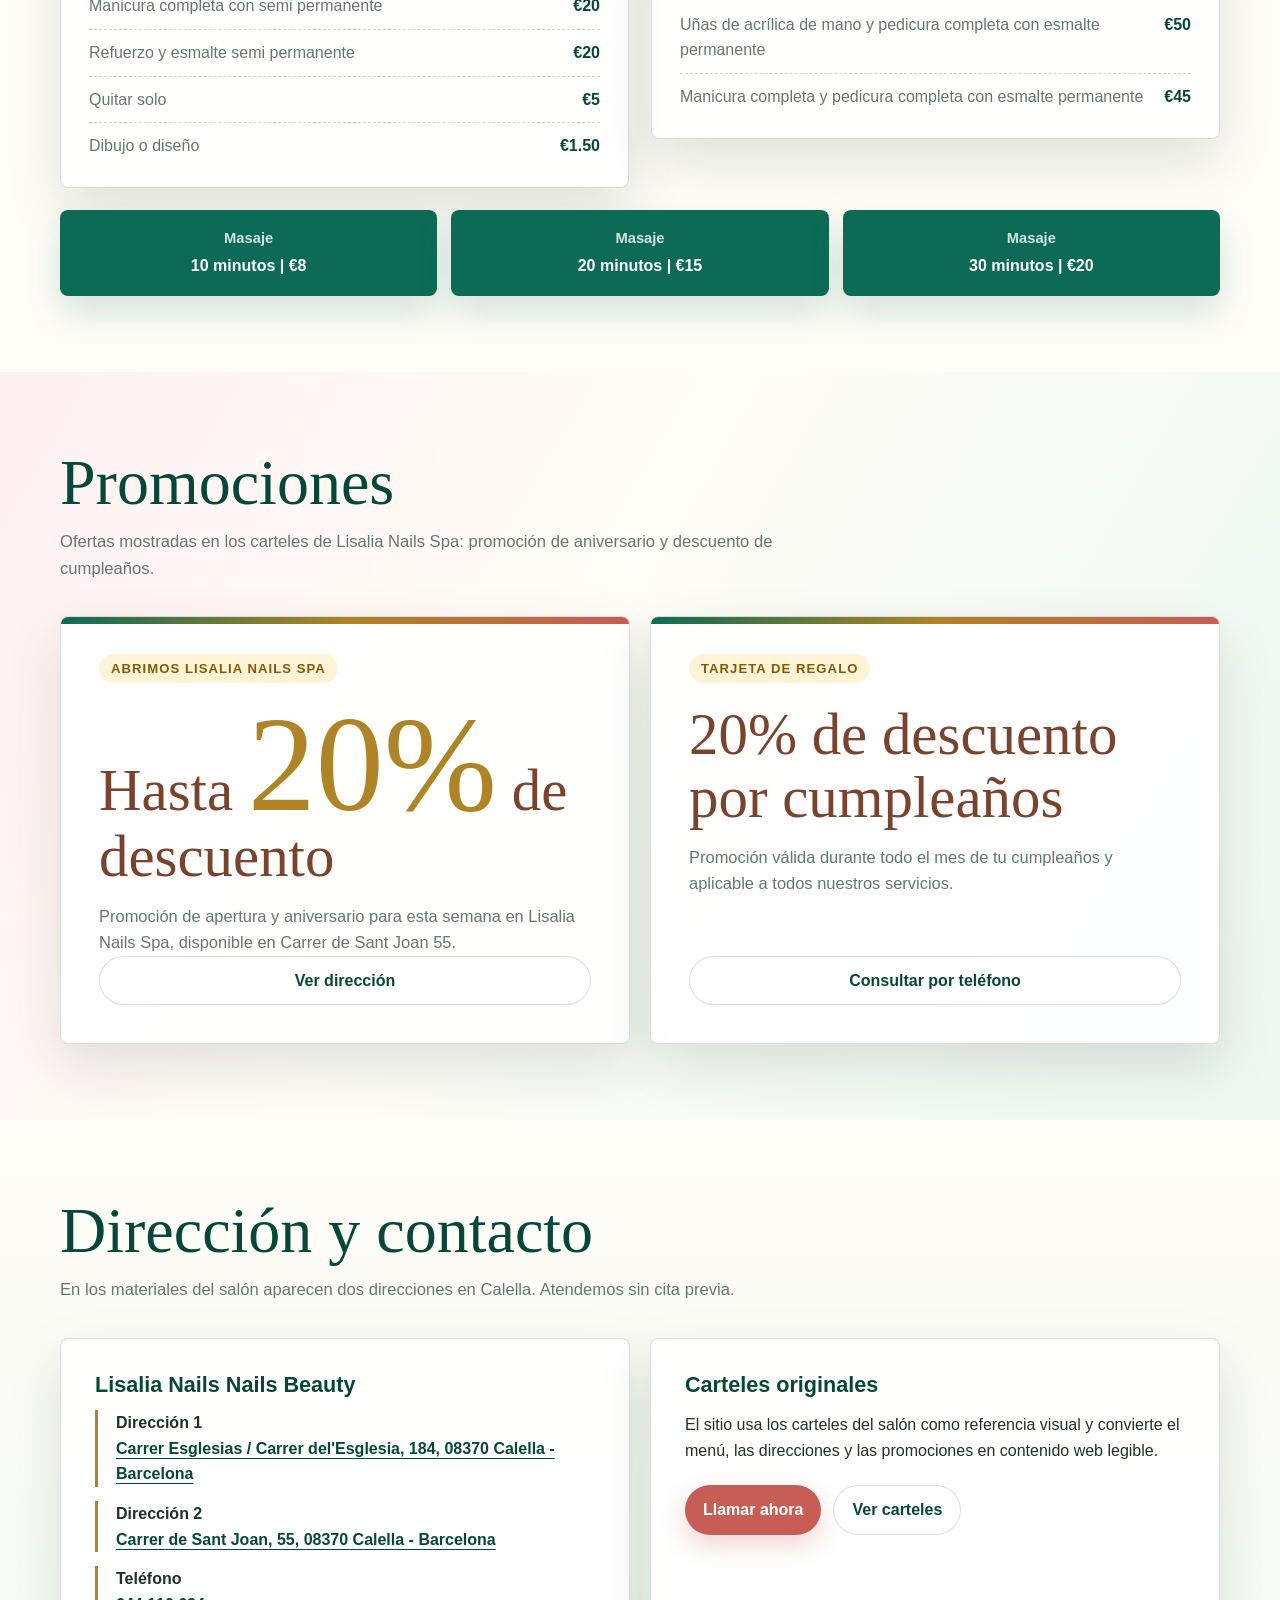
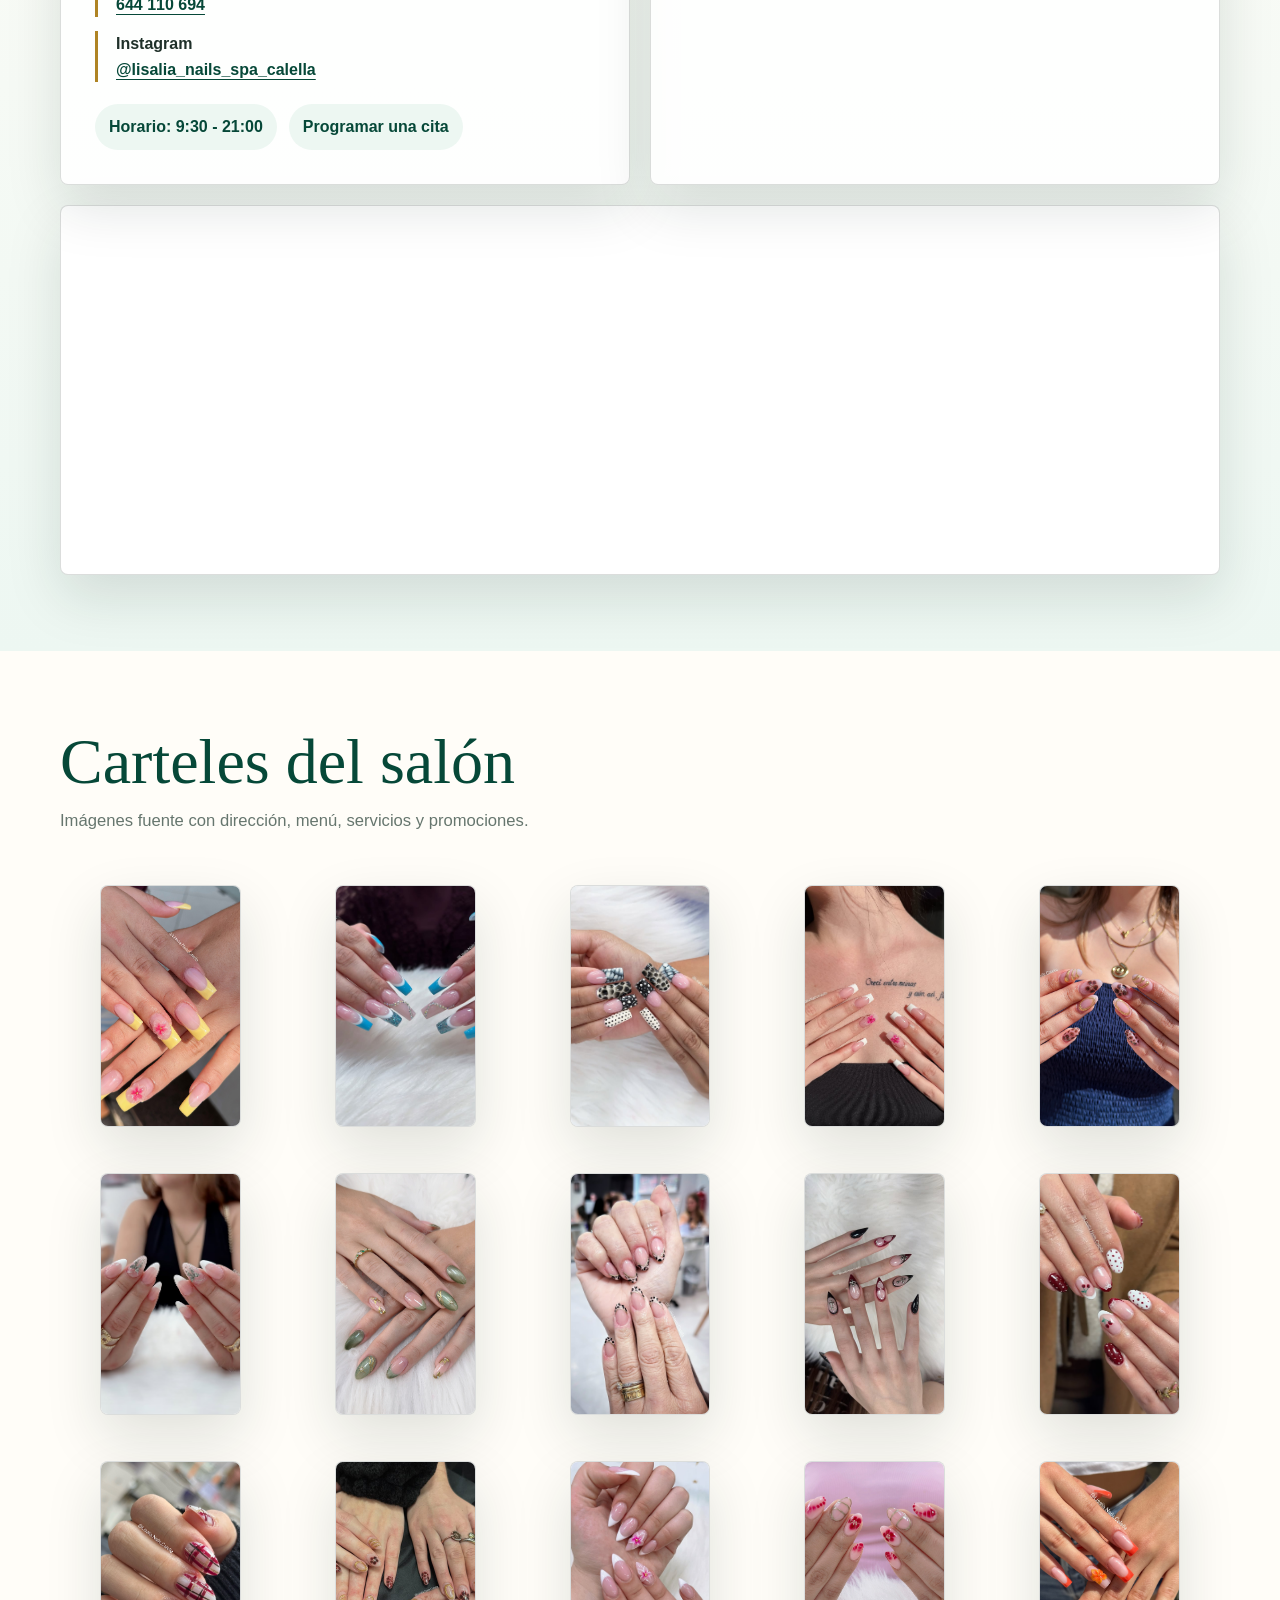
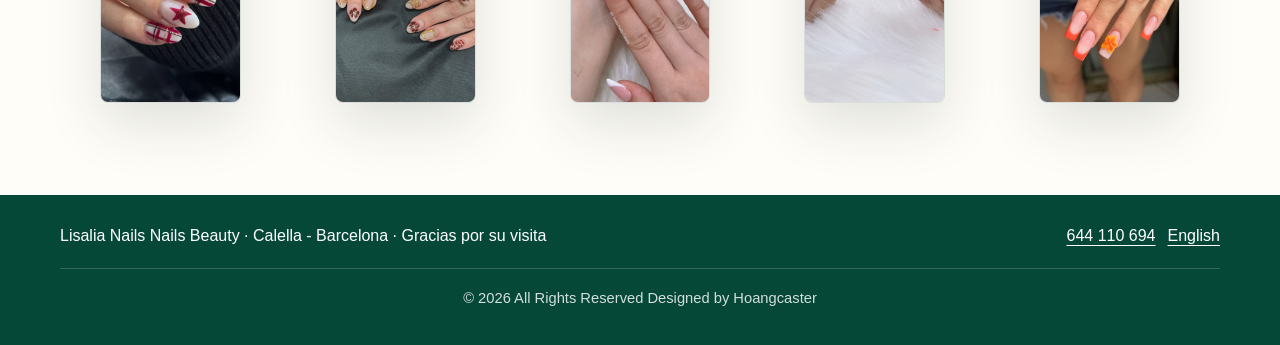
==== commit 037a16e2: "upload" ====
--- a/es.html
+++ b/es.html
@@ -18,8 +18,8 @@
           <span>Nails Beauty</span>
         </a>
         <div class="nav-links">
+          <a href="#menu">Menú</a>
           <a href="#promotions">Promociones</a>
-          <a href="#menu">Menú</a>
           <a href="#contact">Contacto</a>
           <a class="language-button" href="index.html">English</a>
         </div>
@@ -55,38 +55,6 @@
               <span>Ubicación</span>
               <strong>Calella - Barcelona</strong>
             </div>
-          </div>
-        </div>
-      </section>
-
-      <section class="promo-band" id="promotions" aria-labelledby="promo-title">
-        <div class="section-inner">
-          <div class="section-heading">
-            <h2 id="promo-title">Promociones</h2>
-            <p>Ofertas mostradas en los carteles de Lisalia Nails Spa: promoción de aniversario y descuento de cumpleaños.</p>
-          </div>
-          <div class="promo-grid">
-            <article class="promo-card">
-              <div>
-                <span class="promo-label">Abrimos Lisalia Nails Spa</span>
-                <h3>Hasta <span class="discount-number">20%</span> de descuento</h3>
-                <p>
-                  Promoción de apertura y aniversario para esta semana en Lisalia Nails Spa, disponible en Carrer de Sant Joan 55.
-                </p>
-              </div>
-              <a class="secondary-button" href="#contact">Ver dirección</a>
-            </article>
-
-            <article class="promo-card">
-              <div>
-                <span class="promo-label">Tarjeta de regalo</span>
-                <h3>20% de descuento por cumpleaños</h3>
-                <p>
-                  Promoción válida durante todo el mes de tu cumpleaños y aplicable a todos nuestros servicios.
-                </p>
-              </div>
-              <a class="secondary-button" href="tel:+34644110694">Consultar por teléfono</a>
-            </article>
           </div>
         </div>
       </section>
@@ -116,16 +84,26 @@
               </ol>
             </article>
 
-            <article class="service-group">
-              <h3>Pies</h3>
-              <ol class="price-list" start="12">
-                <li><span>Uñas de acrílico</span><strong>€30</strong></li>
-                <li><span>Esmalte semi permanente</span><strong>€15</strong></li>
-                <li><span>Pedicura completa</span><strong>€25</strong></li>
-                <li><span>Pedicura completa con esmalte normal</span><strong>€25</strong></li>
-                <li><span>Pedicura completa con esmalte permanente</span><strong>€30</strong></li>
-              </ol>
-            </article>
+            <div class="menu-stack">
+              <article class="service-group">
+                <h3>Pies</h3>
+                <ol class="price-list" start="12">
+                  <li><span>Uñas de acrílico</span><strong>€30</strong></li>
+                  <li><span>Esmalte semi permanente</span><strong>€15</strong></li>
+                  <li><span>Pedicura completa</span><strong>€25</strong></li>
+                  <li><span>Pedicura completa con esmalte normal</span><strong>€25</strong></li>
+                  <li><span>Pedicura completa con esmalte permanente</span><strong>€30</strong></li>
+                </ol>
+              </article>
+
+              <article class="service-group">
+                <h3>Descuentos</h3>
+                <ol class="price-list" start="17">
+                  <li><span>Uñas de acrílica de mano y pedicura completa con esmalte permanente</span><strong>€50</strong></li>
+                  <li><span>Manicura completa y pedicura completa con esmalte permanente</span><strong>€45</strong></li>
+                </ol>
+              </article>
+            </div>
 
             <div class="massage-strip" aria-label="Precios de masaje">
               <div class="massage-item"><span>Masaje</span>10 minutos | €8</div>
@@ -133,15 +111,39 @@
               <div class="massage-item"><span>Masaje</span>30 minutos | €20</div>
             </div>
 
-            <article class="service-group">
-              <h3>Descuentos</h3>
-              <ol class="price-list" start="17">
-                <li><span>Uñas de acrílica de mano y pedicura completa con esmalte permanente</span><strong>€50</strong></li>
-                <li><span>Manicura completa y pedicura completa con esmalte permanente</span><strong>€45</strong></li>
-              </ol>
-            </article>
-
-
+
+          </div>
+        </div>
+      </section>
+
+      <section class="promo-band" id="promotions" aria-labelledby="promo-title">
+        <div class="section-inner">
+          <div class="section-heading">
+            <h2 id="promo-title">Promociones</h2>
+            <p>Ofertas mostradas en los carteles de Lisalia Nails Spa: promoción de aniversario y descuento de cumpleaños.</p>
+          </div>
+          <div class="promo-grid">
+            <article class="promo-card">
+              <div>
+                <span class="promo-label">Abrimos Lisalia Nails Spa</span>
+                <h3>Hasta <span class="discount-number">20%</span> de descuento</h3>
+                <p>
+                  Promoción de apertura y aniversario para esta semana en Lisalia Nails Spa, disponible en Carrer de Sant Joan 55.
+                </p>
+              </div>
+              <a class="secondary-button" href="#contact">Ver dirección</a>
+            </article>
+
+            <article class="promo-card">
+              <div>
+                <span class="promo-label">Tarjeta de regalo</span>
+                <h3>20% de descuento por cumpleaños</h3>
+                <p>
+                  Promoción válida durante todo el mes de tu cumpleaños y aplicable a todos nuestros servicios.
+                </p>
+              </div>
+              <a class="secondary-button" href="tel:+34644110694">Consultar por teléfono</a>
+            </article>
           </div>
         </div>
       </section>
@@ -204,6 +206,16 @@
               loading="lazy"
               referrerpolicy="no-referrer-when-downgrade"
             ></iframe>
+            <iframe
+              title="Lisalia Nails Spa en Google Maps"
+              src="https://www.google.com/maps/embed?pb=!1m14!1m8!1m3!1d2982.890430300625!2d2.6587942!3d41.614881!3m2!1i1024!2i768!4f13.1!3m3!1m2!1s0x12bb39e8476ffb45%3A0x3e88179626f47756!2sLisalia%20Nails%20Spa!5e0!3m2!1svi!2s!4v1777951688285!5m2!1svi!2s"
+              width="600"
+              height="450"
+              style="border:0;"
+              allowfullscreen=""
+              loading="lazy"
+              referrerpolicy="no-referrer-when-downgrade"
+            ></iframe>
           </div>
         </div>
       </section>
--- a/styles.css
+++ b/styles.css
@@ -374,6 +374,11 @@
   align-items: start;
 }
 
+.menu-stack {
+  display: grid;
+  gap: 22px;
+}
+
 .service-group {
   padding: clamp(20px, 3vw, 28px);
 }
@@ -510,7 +515,11 @@
 }
 
 .map-panel {
+  display: grid;
+  grid-template-columns: repeat(2, minmax(0, 1fr));
+  gap: 14px;
   margin-top: 20px;
+  padding: 14px;
   overflow: hidden;
   background: white;
 }
@@ -518,7 +527,8 @@
 .map-panel iframe {
   display: block;
   width: 100%;
-  height: clamp(320px, 46vw, 450px);
+  height: clamp(260px, 30vw, 340px);
+  border-radius: 6px;
 }
 
 .posters-grid {
@@ -613,6 +623,10 @@
     grid-template-columns: 1fr;
   }
 
+  .map-panel {
+    grid-template-columns: 1fr;
+  }
+
   .posters-grid {
     grid-template-columns: repeat(2, minmax(0, 1fr));
   }
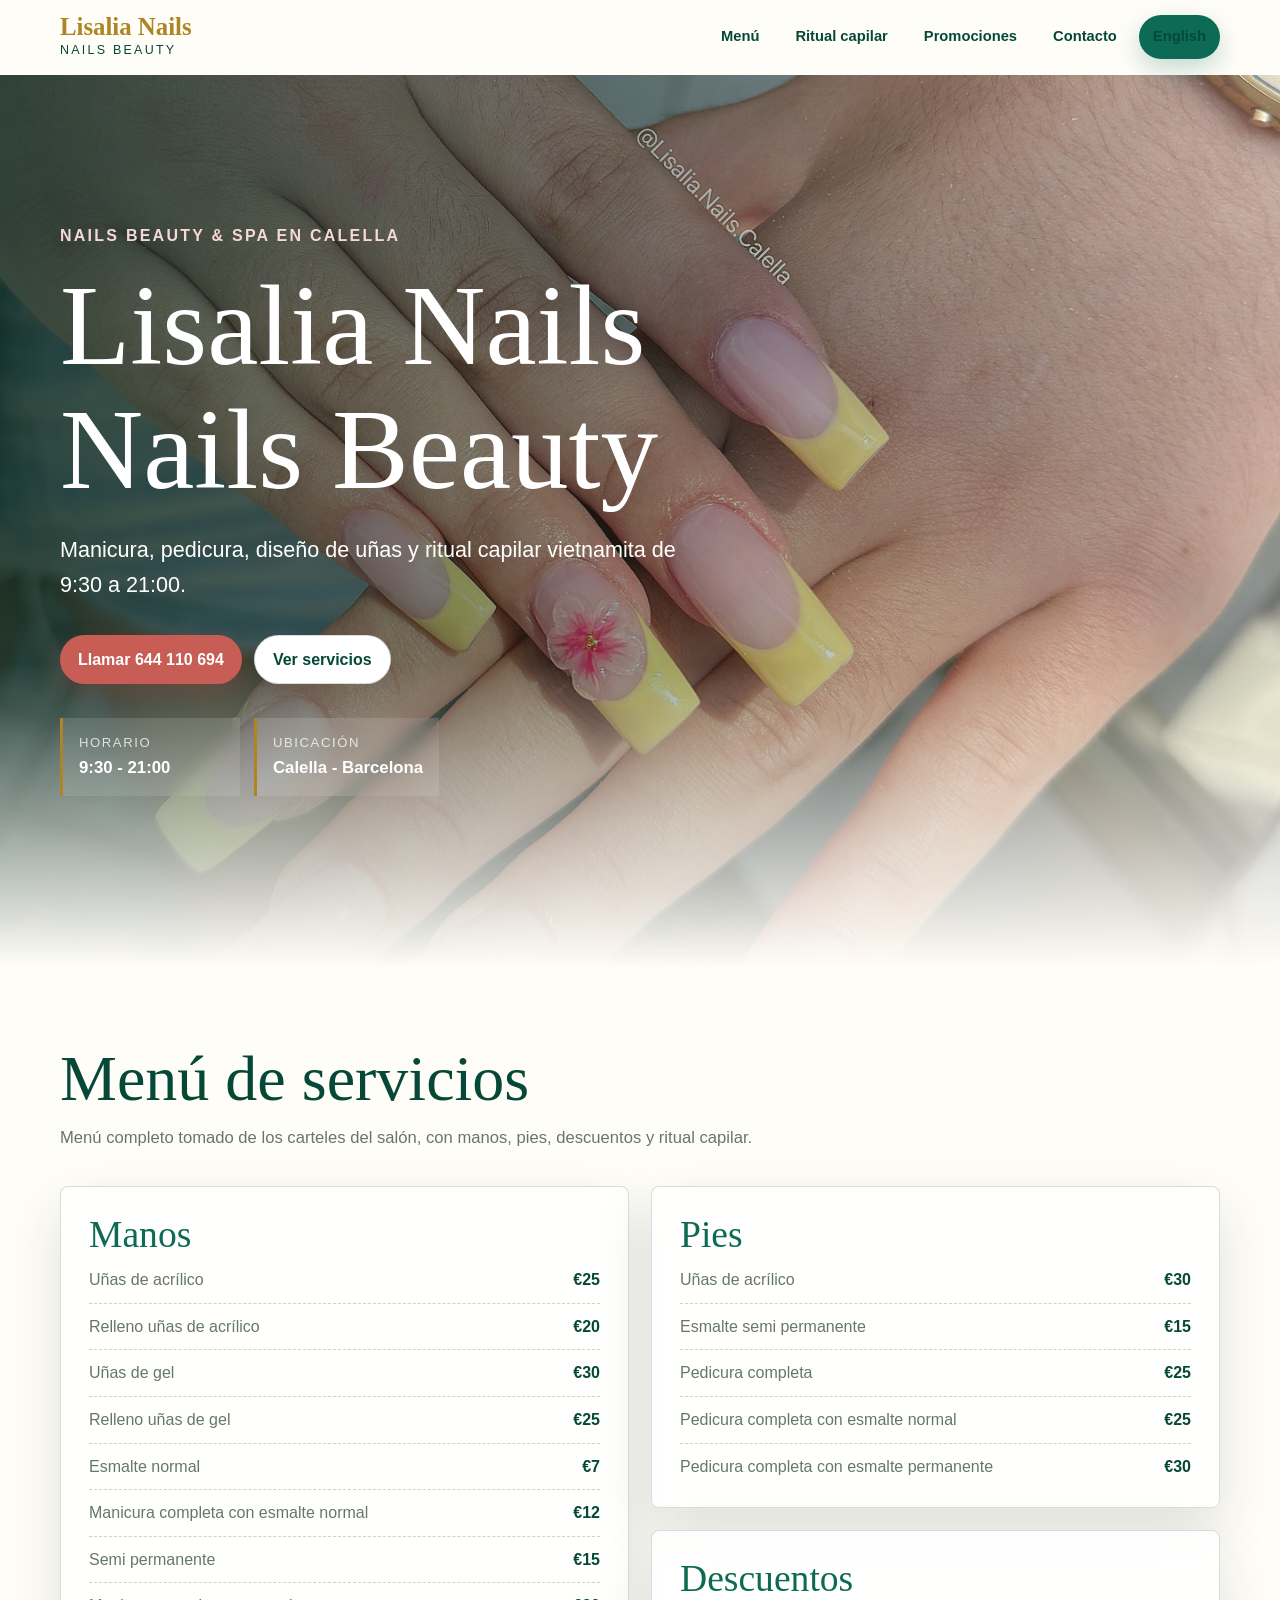
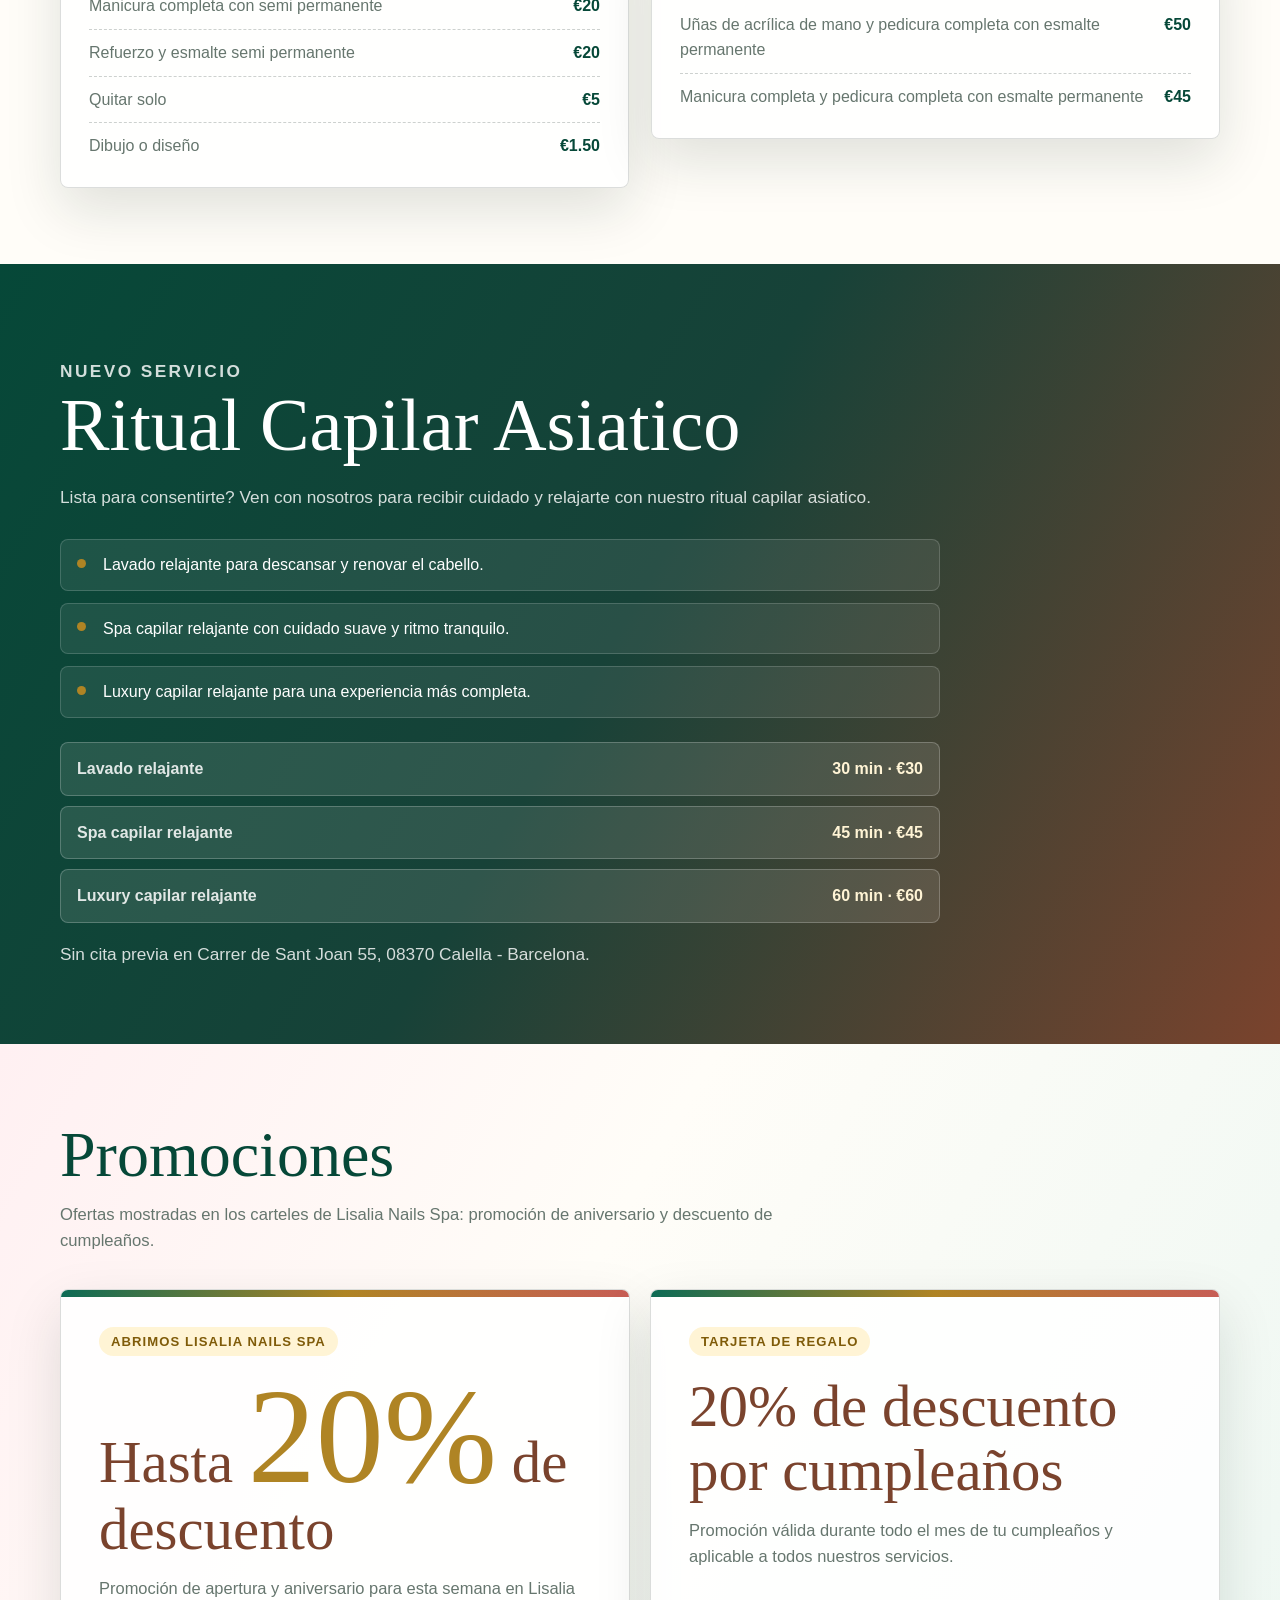
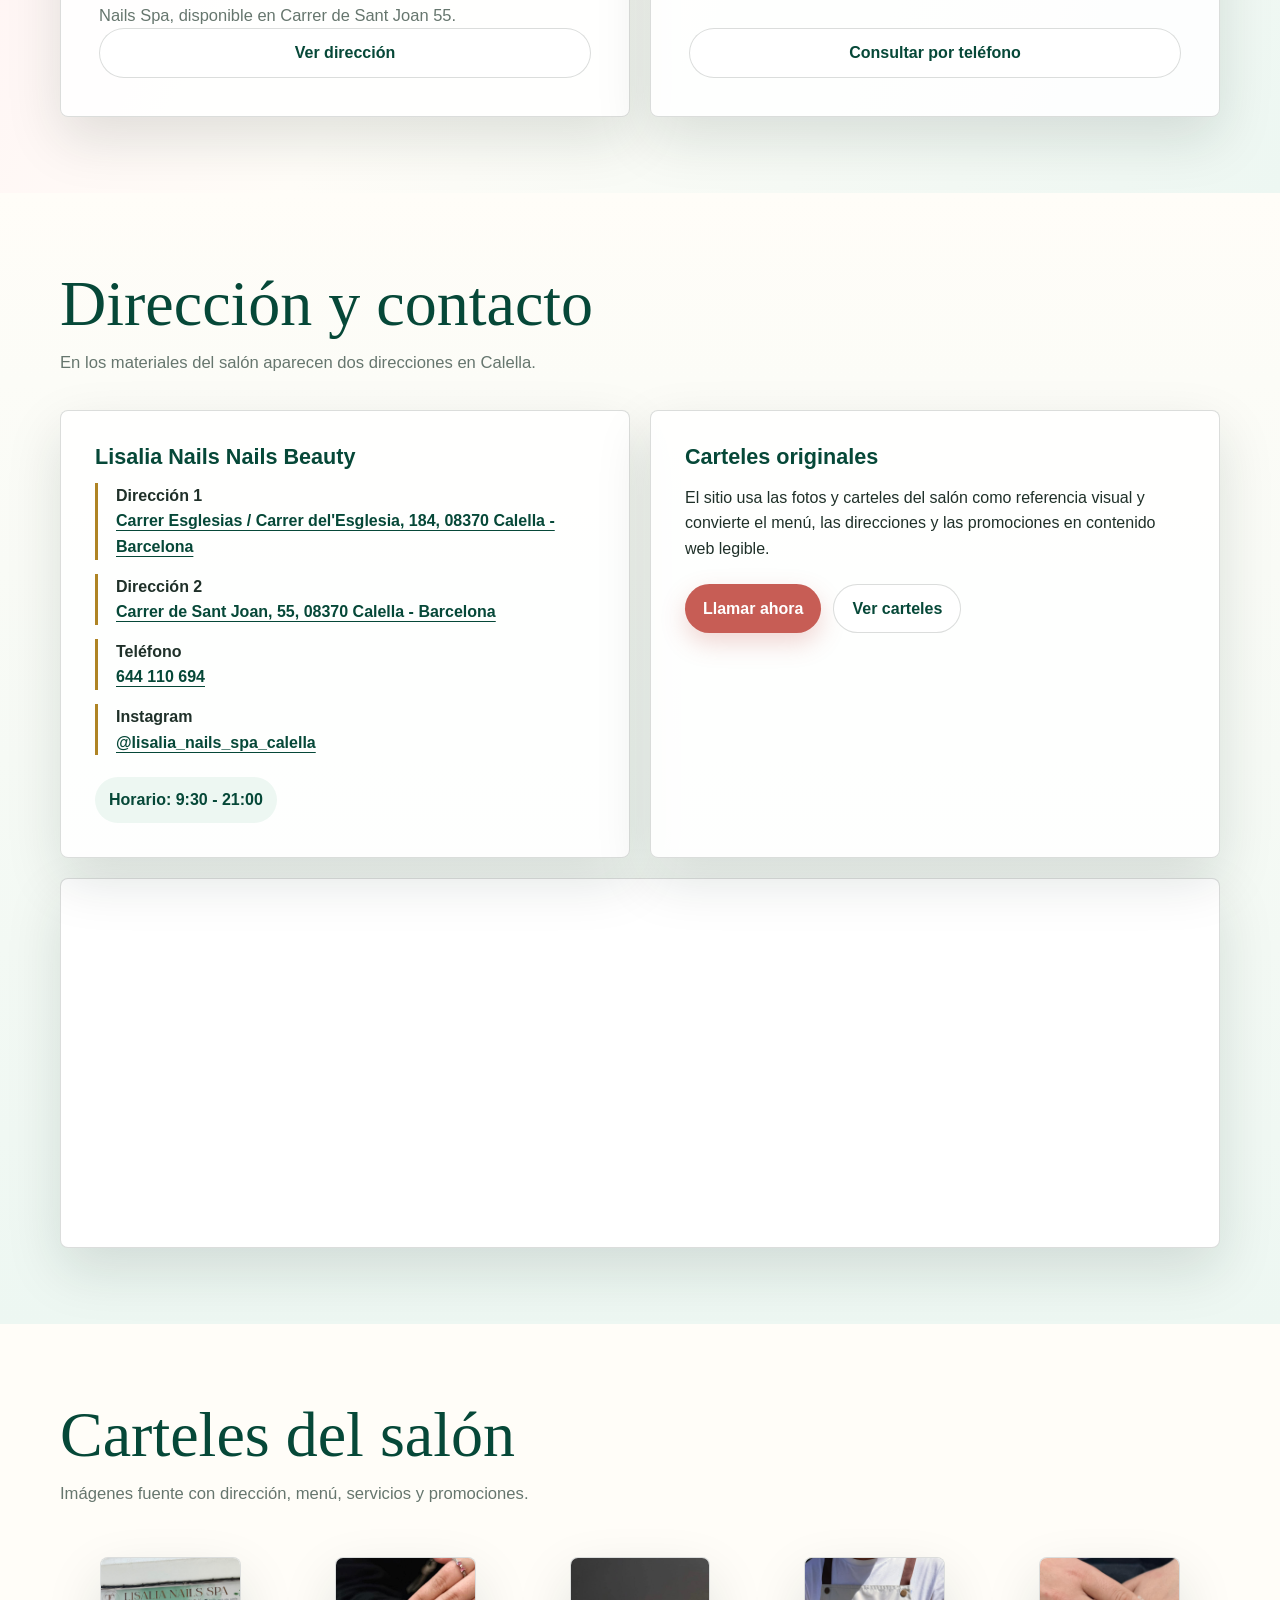
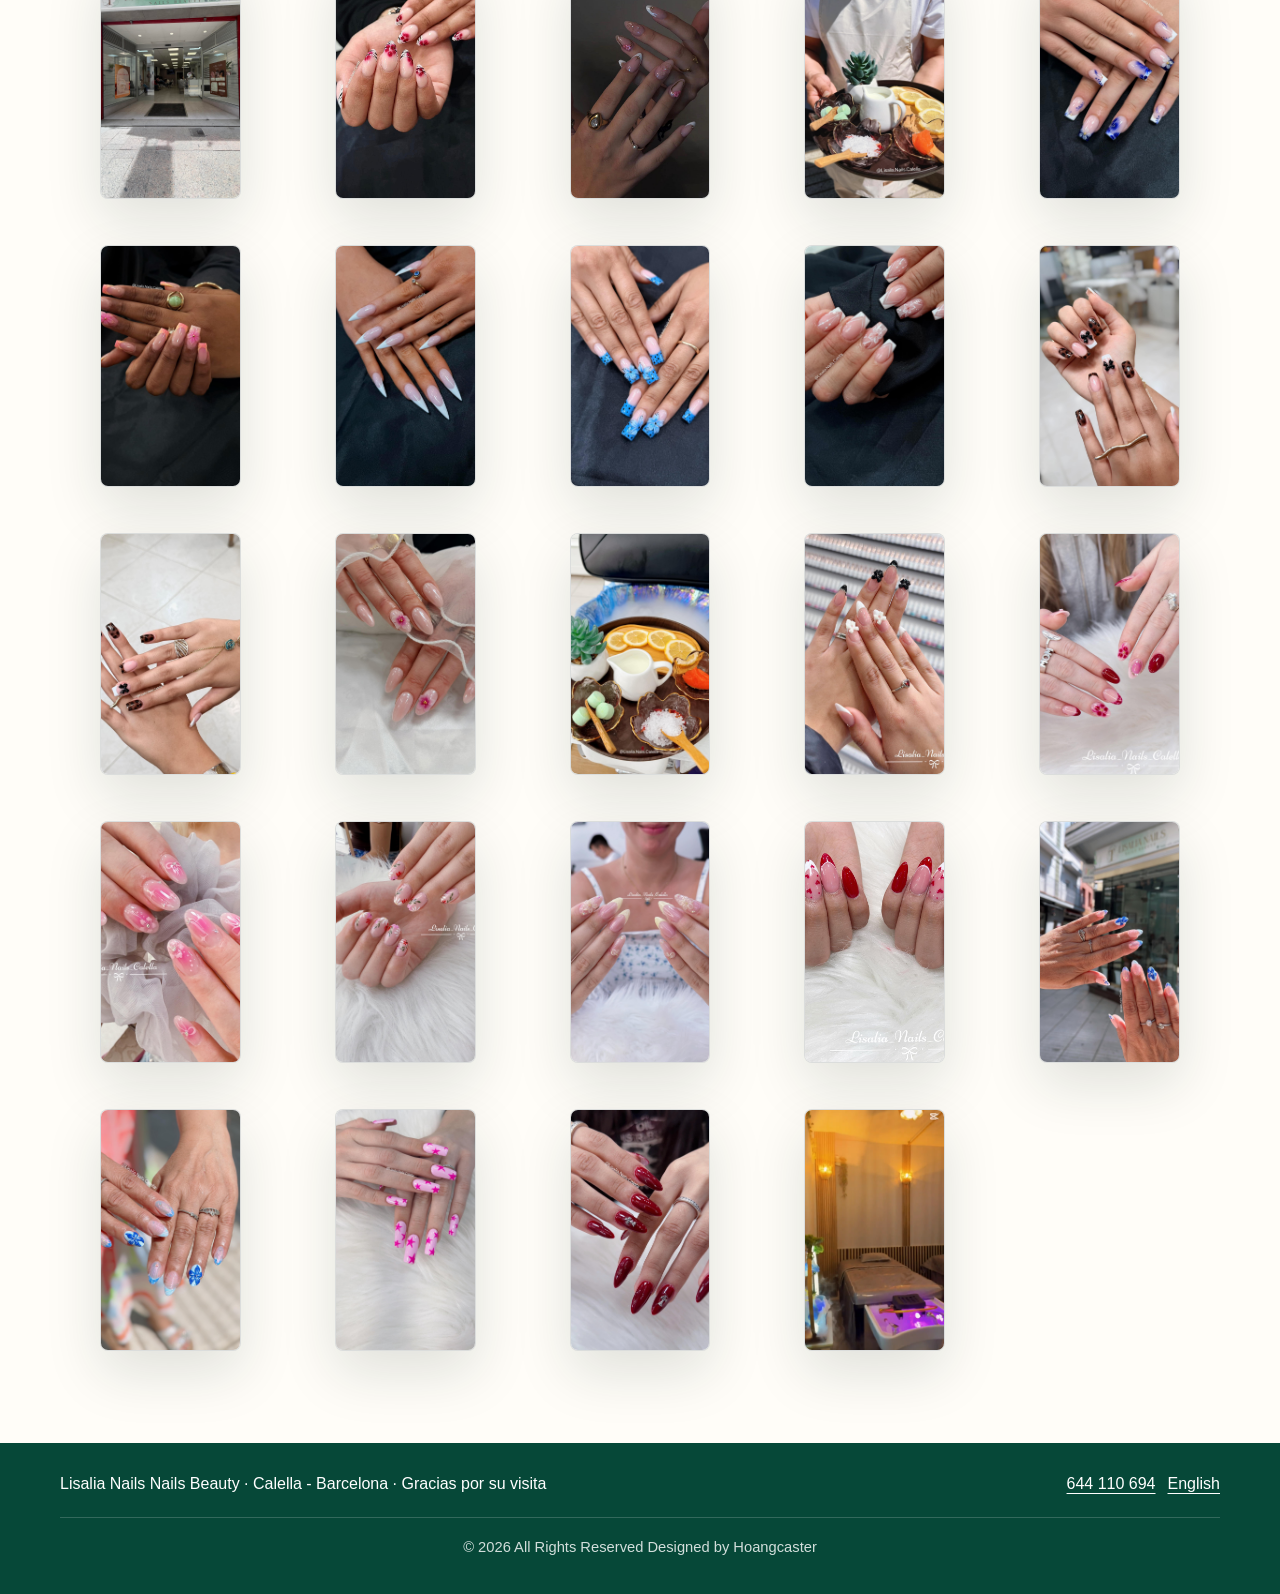
==== commit 76d3bc96: "upload" ====
--- a/es.html
+++ b/es.html
@@ -5,7 +5,7 @@
     <meta name="viewport" content="width=device-width, initial-scale=1">
     <meta
       name="description"
-      content="Lisalia Nails Nails Beauty en Calella, Barcelona. Uñas, pedicura, masaje, promociones de cumpleaños y aniversario, sin cita previa."
+      content="Lisalia Nails Nails Beauty en Calella, Barcelona. Uñas, pedicura, ritual capilar vietnamita, promociones de cumpleaños y aniversario, atención diaria."
     >
     <title>Lisalia Nails Nails Beauty | Calella</title>
     <link rel="stylesheet" href="styles.css">
@@ -19,6 +19,7 @@
         </a>
         <div class="nav-links">
           <a href="#menu">Menú</a>
+          <a href="#hair-ritual">Ritual capilar</a>
           <a href="#promotions">Promociones</a>
           <a href="#contact">Contacto</a>
           <a class="language-button" href="index.html">English</a>
@@ -32,7 +33,7 @@
           <p class="eyebrow">Nails Beauty & Spa en Calella</p>
           <h1 id="hero-title">Lisalia Nails Nails Beauty</h1>
           <p class="hero-text">
-            Manicura, pedicura, diseño de uñas y masaje relajante con atención sin cita previa de 9:30 a 21:00.
+            Manicura, pedicura, diseño de uñas y ritual capilar vietnamita de 9:30 a 21:00.
           </p>
           <div class="hero-actions">
             <a class="primary-button" href="tel:+34644110694">Llamar 644 110 694</a>
@@ -44,14 +45,6 @@
               <strong>9:30 - 21:00</strong>
             </div>
             <div class="fact">
-              <span>Citas</span>
-              <strong>
-                <a href="https://www.instagram.com/lisalia_nails_spa_calella/" target="_blank" rel="noopener">
-                Programar una cita
-                </a>
-              </strong>
-            </div>
-            <div class="fact">
               <span>Ubicación</span>
               <strong>Calella - Barcelona</strong>
             </div>
@@ -63,7 +56,7 @@
         <div class="section-inner">
           <div class="section-heading">
             <h2 id="menu-title">Menú de servicios</h2>
-            <p>Menú completo tomado de los carteles del salón, con manos, pies, masaje, descuentos y ritual capilar.</p>
+            <p>Menú completo tomado de los carteles del salón, con manos, pies, descuentos y ritual capilar.</p>
           </div>
 
           <div class="menu-layout">
@@ -105,14 +98,40 @@
               </article>
             </div>
 
-            <div class="massage-strip" aria-label="Precios de masaje">
-              <div class="massage-item"><span>Masaje</span>10 minutos | €8</div>
-              <div class="massage-item"><span>Masaje</span>20 minutos | €15</div>
-              <div class="massage-item"><span>Masaje</span>30 minutos | €20</div>
+          </div>
+        </div>
+      </section>
+
+      <section class="hair-band" id="hair-ritual" aria-labelledby="hair-title">
+        <div class="section-inner hair-layout">
+          <div class="hair-copy">
+            <p class="eyebrow">Nuevo servicio</p>
+            <h2 id="hair-title">Ritual Capilar Asiatico</h2>
+            <p>
+              Lista para consentirte? Ven con nosotros para recibir cuidado y relajarte con nuestro ritual capilar asiatico.
+            </p>
+            <ul class="ritual-list">
+              <li>Lavado relajante para descansar y renovar el cabello.</li>
+              <li>Spa capilar relajante con cuidado suave y ritmo tranquilo.</li>
+              <li>Luxury capilar relajante para una experiencia más completa.</li>
+            </ul>
+            <div class="ritual-prices" aria-label="Precios del ritual capilar asiatico">
+              <div>
+                <span>Lavado relajante</span>
+                <strong>30 min · €30</strong>
+              </div>
+              <div>
+                <span>Spa capilar relajante</span>
+                <strong>45 min · €45</strong>
+              </div>
+              <div>
+                <span>Luxury capilar relajante</span>
+                <strong>60 min · €60</strong>
+              </div>
             </div>
-
-
-          </div>
+            <p class="ritual-note">Sin cita previa en Carrer de Sant Joan 55, 08370 Calella - Barcelona.</p>
+          </div>
+
         </div>
       </section>
 
@@ -152,7 +171,7 @@
         <div class="section-inner">
           <div class="section-heading">
             <h2 id="contact-title">Dirección y contacto</h2>
-            <p>En los materiales del salón aparecen dos direcciones en Calella. Atendemos sin cita previa.</p>
+            <p>En los materiales del salón aparecen dos direcciones en Calella.</p>
           </div>
 
           <div class="contact-grid">
@@ -161,7 +180,7 @@
               <ul class="contact-list">
                 <li>
                   <strong>Dirección 1</strong><br>
-                  <a href="https://www.google.com/maps/search/?api=1&amp;query=Carrer%20Esglesias%20184%2008370%20Calella%20Barcelona">
+                  <a href="https://www.google.com/maps/embed?pb=!1m18!1m12!1m3!1d313.536707284615!2d2.6634157678531762!3d41.615092159249166!2m3!1f0!2f0!3f0!3m2!1i1024!2i768!4f13.1!3m3!1m2!1s0x12bb3922618e2551%3A0xf5605d15684161b5!2sLisalia%20Nails!5e0!3m2!1svi!2s!4v1778306119593!5m2!1svi!2s">
                     Carrer Esglesias / Carrer del'Esglesia, 184, 08370 Calella - Barcelona
                   </a>
                 </li>
@@ -179,14 +198,13 @@
               </ul>
               <div class="notice-row">
                 <span class="notice-pill">Horario: 9:30 - 21:00</span>
-                <span class="notice-pill">Programar una cita</span>
               </div>
             </article>
 
             <article class="contact-panel">
               <h3>Carteles originales</h3>
               <p>
-                El sitio usa los carteles del salón como referencia visual y convierte el menú, las direcciones y las promociones en contenido web legible.
+                El sitio usa las fotos y carteles del salón como referencia visual y convierte el menú, las direcciones y las promociones en contenido web legible.
               </p>
               <div class="notice-row">
                 <a class="primary-button" href="tel:+34644110694">Llamar ahora</a>
@@ -198,7 +216,7 @@
           <div class="map-panel">
             <iframe
               title="Lisalia Nails Nails Beauty en Google Maps"
-              src="https://www.google.com/maps/embed?pb=!3m2!1svi!2s!4v1777950537363!5m2!1svi!2s!6m8!1m7!1smlt1Ut4sv9eB5eHzyRhAuA!2m2!1d41.61522592585366!2d2.663631819586798!3f88.16971210544659!4f9.596829679026897!5f0.7820865974627469"
+              src="https://www.google.com/maps/embed?pb=!1m18!1m12!1m3!1d313.536707284615!2d2.6634157678531762!3d41.615092159249166!2m3!1f0!2f0!3f0!3m2!1i1024!2i768!4f13.1!3m3!1m2!1s0x12bb3922618e2551%3A0xf5605d15684161b5!2sLisalia%20Nails!5e0!3m2!1svi!2s!4v1778306119593!5m2!1svi!2s"
               width="600"
               height="450"
               style="border:0;"
@@ -228,49 +246,76 @@
           </div>
           <div class="posters-grid">
             <figure class="poster-card">
-              <img src="1.jpg" alt="Imagen del salón 1">
-            </figure>
-            <figure class="poster-card">
-              <img src="2.jpg" alt="Imagen del salón 2">
-            </figure>
-            <figure class="poster-card">
-              <img src="3.jpg" alt="Imagen del salón 3">
-            </figure>
-            <figure class="poster-card">
-              <img src="4.jpg" alt="Imagen del salón 4">
-            </figure>
-            <figure class="poster-card">
-              <img src="5.jpg" alt="Imagen del salón 5">
-            </figure>
-            <figure class="poster-card">
-              <img src="6.jpg" alt="Imagen del salón 6">
-            </figure>
-            <figure class="poster-card">
-              <img src="7.jpg" alt="Imagen del salón 7">
-            </figure>
-            <figure class="poster-card">
-              <img src="8.jpg" alt="Imagen del salón 8">
-            </figure>
-            <figure class="poster-card">
-              <img src="9.jpg" alt="Imagen del salón 9">
-            </figure>
-            <figure class="poster-card">
-              <img src="10.jpg" alt="Imagen del salón 10">
-            </figure>
-            <figure class="poster-card">
-              <img src="11.jpg" alt="Imagen del salón 11">
-            </figure>
-            <figure class="poster-card">
-              <img src="12.jpg" alt="Imagen del salón 12">
-            </figure>
-            <figure class="poster-card">
-              <img src="13.jpg" alt="Imagen del salón 13">
-            </figure>
-            <figure class="poster-card">
-              <img src="14.jpg" alt="Imagen del salón 14">
-            </figure>
-            <figure class="poster-card">
-              <img src="15.jpg" alt="Imagen del salón 15">
+              <img src="Ảnh mới/456a59dd0639003e07a14711e3d9b9ab889d9666.jpg" alt="Imagen del salón 1" loading="lazy">
+            </figure>
+            <figure class="poster-card">
+              <img src="Ảnh mới/5ab88ff459fcea4d23f59574c89489dfa4967901.jpg" alt="Imagen del salón 2" loading="lazy">
+            </figure>
+            <figure class="poster-card">
+              <img src="Ảnh mới/62073466c132229e9045e31bb87d875c3eb90bcd.jpg" alt="Imagen del salón 3" loading="lazy">
+            </figure>
+            <figure class="poster-card">
+              <img src="Ảnh mới/d0a52c4aefe92a57c3908f8605d8bcaa720a2b3f.jpg" alt="Imagen del salón 4" loading="lazy">
+            </figure>
+            <figure class="poster-card">
+              <img src="Ảnh mới/image_1778231811257.jpg" alt="Imagen del salón 5" loading="lazy">
+            </figure>
+            <figure class="poster-card">
+              <img src="Ảnh mới/image_1778231811363.jpg" alt="Imagen del salón 6" loading="lazy">
+            </figure>
+            <figure class="poster-card">
+              <img src="Ảnh mới/image_1778231811546.jpg" alt="Imagen del salón 7" loading="lazy">
+            </figure>
+            <figure class="poster-card">
+              <img src="Ảnh mới/image_1778231811825.jpg" alt="Imagen del salón 8" loading="lazy">
+            </figure>
+            <figure class="poster-card">
+              <img src="Ảnh mới/image_1778231812174.jpg" alt="Imagen del salón 9" loading="lazy">
+            </figure>
+            <figure class="poster-card">
+              <img src="Ảnh mới/image_1778231812328.fna&amp;edm=AB0BvfgEAAAA&amp;_nc_tpa=Q5bMBQG0t9aHTeLF-9ayPNAiOGgFw-nCf9jY4jD86NKbAErL_2JbALuVLOajzM_hNjlfITFDaprhUnwLkw&amp;oh=03_Q7cD5QErdIX4Vm7mmZhoI_CF6bAyGTQ5Q1yJrIzi-IZBACjtFQ&amp;oe=6A250386.jpg" alt="Imagen del salón 10" loading="lazy">
+            </figure>
+            <figure class="poster-card">
+              <img src="Ảnh mới/image_1778231812394.fna&amp;edm=AB0BvfgEAAAA&amp;_nc_tpa=Q5bMBQGlg2CdS6ClIbZfkVXFRXQxcrH1uOp74piCcr1dDq9gfUgY3mgOtH5tKJYmeoWnkyoguSzNzJ0Vjg&amp;oh=03_Q7cD5QERBt2-y3OeCO-INg7B4JHmfHND0NoAW9Uvn8BI4MgIJw&amp;oe=6A24FD74.jpg" alt="Imagen del salón 11" loading="lazy">
+            </figure>
+            <figure class="poster-card">
+              <img src="Ảnh mới/image_1778231812480.fna&amp;edm=AB0BvfgEAAAA&amp;_nc_tpa=Q5bMBQH_SHF67VhXFjj2xZHLs4jaqJymPMXtq-U9T_AD3oqiiH4fzO3SmEYucu4C4tV0OjlYmMXraJozTg&amp;oh=03_Q7cD5QEFaFEo9QDYmEy7zds2ePJPgoYgxPIazWGKSaUVxo8eeg&amp;oe=6A25015A.jpg" alt="Imagen del salón 12" loading="lazy">
+            </figure>
+            <figure class="poster-card">
+              <img src="Ảnh mới/image_1778231812592.fna&amp;edm=AB0BvfgEAAAA&amp;_nc_tpa=Q5bMBQHZo1iY9BHU2vkMXzIBs5bEJ1rG5AvBgX3d5WiikMVDeGyyeMpnULQrPKsGw3_ACByUxDfRNYE1ZQ&amp;oh=03_Q7cD5QGVN8ddPF-r6D27soixsc8QBqxX2m_T_P7p81JXMCzjNA&amp;oe=6A2518E9.jpg" alt="Imagen del salón 13" loading="lazy">
+            </figure>
+            <figure class="poster-card">
+              <img src="Ảnh mới/image_1778231816864.jpg" alt="Imagen del salón 14" loading="lazy">
+            </figure>
+            <figure class="poster-card">
+              <img src="Ảnh mới/image_1778231816868.fna&amp;edm=AB0BvfgEAAAA&amp;_nc_tpa=Q5bMBQG5vZbBtowe6cSqlBsRJhZelC2bBS-Qqpy6gPMwXElQC8kE3Sfz6sK_Ptpktyvcsbnih6in26AsXA&amp;oh=03_Q7cD5QHTWntQe99SRChredycQ6OF7VgujOhxWJkM_NXH2Xjp1Q&amp;oe=6A251AAB.jpg" alt="Imagen del salón 15" loading="lazy">
+            </figure>
+            <figure class="poster-card">
+              <img src="Ảnh mới/image_1778231816873.fna&amp;edm=AB0BvfgEAAAA&amp;_nc_tpa=Q5bMBQE8HmgD0wwGspL98VEFd9KQjnzoc8ud1CPStC06PE23Oy7sNXKLqTvfWBEyfrqprDrEjFpbIgqgMw&amp;oh=03_Q7cD5QE6NlOmwMrUQ9agX7g90RRvyc8EPwJo_37_JSelnDRt4g&amp;oe=6A25193D.jpg" alt="Imagen del salón 16" loading="lazy">
+            </figure>
+            <figure class="poster-card">
+              <img src="Ảnh mới/image_1778231816877.fna&amp;edm=AB0BvfgEAAAA&amp;_nc_tpa=Q5bMBQHX2WaQC-H9zg8RHGkCW7bL0LEIxjx7QgQElQrQA6BNSSHIdN0UFJ_Jq7tGCfqGnZjbGBDLcOHayw&amp;oh=03_Q7cD5QEUjxfVhfn0KUIPwQIsaGTV8xTHAVczKko3uy2z-ktQQA&amp;oe=6A25194F.jpg" alt="Imagen del salón 17" loading="lazy">
+            </figure>
+            <figure class="poster-card">
+              <img src="Ảnh mới/image_1778231816881.fna&amp;edm=AB0BvfgEAAAA&amp;_nc_tpa=Q5bMBQHXekmpCUzirCTae2nFftdp0lILva8BYj5Bf5wyw5rQV6NWKNQaDInqekQPxRgwer5PIXJhfF6jSw&amp;oh=03_Q7cD5QFkqwYDkRQ6J-WvRBOSF6cBD1R_jCOEuyf0-Bgw6mBpuw&amp;oe=6A25299F.jpg" alt="Imagen del salón 18" loading="lazy">
+            </figure>
+            <figure class="poster-card">
+              <img src="Ảnh mới/image_1778231816885.fna&amp;edm=AB0BvfgEAAAA&amp;_nc_tpa=Q5bMBQGpMJ6YHXqhmauKW_hPsGX1PzD_C3QZjXx5LKIYENN0XckaJg35Q8aHtAY2Pd3ljZrx4E43QC7kCg&amp;oh=03_Q7cD5QEnXCOL2sDYGxLtzB_-ofdpFXlyaNH3f-PYdGBrS__9Dw&amp;oe=6A24FA34.jpg" alt="Imagen del salón 19" loading="lazy">
+            </figure>
+            <figure class="poster-card">
+              <img src="Ảnh mới/image_1778231816890.fna&amp;edm=AB0BvfgEAAAA&amp;_nc_tpa=Q5bMBQGqwhMKNrUUd3ONXyGarLmim2NzqDDKt3J9YdfBOyCUA_zCFMJJXUWoWevJm-UCbKsvW7YivakvZg&amp;oh=03_Q7cD5QE5IW1CUcgKaZ1cDavRRpLICsRvnPbvY-1KI3JpLfyDzw&amp;oe=6A250DB7.jpg" alt="Imagen del salón 20" loading="lazy">
+            </figure>
+            <figure class="poster-card">
+              <img src="Ảnh mới/image_1778231816894.fna&amp;edm=AB0BvfgEAAAA&amp;_nc_tpa=Q5bMBQHY1pb2SgzHi5dMCEn-5_JFL24_bTlyGpD80POLDB2qhJz0bKO_g40VLLAArRUD2APyvu_GsLYfMg&amp;oh=03_Q7cD5QFMSo7WnM61i7P2l5VB2hc77rw4moz7YyXvP0Hm6O1Ufg&amp;oe=6A251134.jpg" alt="Imagen del salón 21" loading="lazy">
+            </figure>
+            <figure class="poster-card">
+              <img src="Ảnh mới/image_1778231816898.fna&amp;edm=AB0BvfgEAAAA&amp;_nc_tpa=Q5bMBQE0OOg7Ot6llOg-iQo-yMH6dUZrDpcGkSbdYsIEz1pDog1gwK6NnGgSGtTaqIpD0WcgtTBOwz_KAQ&amp;oh=03_Q7cD5QGOR0Qr0NqMcqOZfZrMMywCBiOagYhH0wbouWZD1swCKA&amp;oe=6A251FC2.jpg" alt="Imagen del salón 22" loading="lazy">
+            </figure>
+            <figure class="poster-card">
+              <img src="Ảnh mới/image_1778231816902.fna&amp;edm=AB0BvfgEAAAA&amp;_nc_tpa=Q5bMBQHYUtXwDqjgvc1Xq7Tjkv5js58wx9U95qoiAevSDqNn1Nh77a6gat-Ym-6FKJJ75pRlQd9fGq8p1Q&amp;oh=03_Q7cD5QGcF4YdkX2eQ7sr306G5RGOPKxyU_z1sElKHHTyKvtsMw&amp;oe=6A252B34.jpg" alt="Imagen del salón 23" loading="lazy">
+            </figure>
+            <figure class="poster-card">
+              <img src="Ảnh mới/videoframe_2931.png" alt="Imagen del salón 24" loading="lazy">
             </figure>
           </div>
         </div>
--- a/styles.css
+++ b/styles.css
@@ -422,47 +422,90 @@
   white-space: nowrap;
 }
 
-.massage-strip {
-  grid-column: 1 / -1;
-  display: grid;
-  grid-template-columns: repeat(3, minmax(0, 1fr));
-  gap: 14px;
-}
-
-.massage-item {
-  min-height: 86px;
-  display: grid;
-  place-items: center;
-  padding: 16px;
-  border-radius: 8px;
-  color: white;
-  background: var(--leaf);
-  text-align: center;
-  font-weight: 800;
-  box-shadow: 0 16px 34px rgba(13, 107, 85, 0.18);
-}
-
-.massage-item span {
-  display: block;
-  color: rgba(255, 255, 255, 0.82);
-  font-size: 0.92rem;
-  font-weight: 700;
-}
-
 .hair-band {
   color: white;
-  background:
-    linear-gradient(90deg, rgba(122, 67, 45, 0.92), rgba(122, 67, 45, 0.73)),
-    url("km.jpg") center / cover no-repeat;
-}
-
-.hair-band .section-heading h2,
-.hair-band .section-heading p {
+  background: linear-gradient(120deg, var(--leaf-dark), #174238 48%, var(--clay));
+}
+
+.hair-layout {
+  display: grid;
+  grid-template-columns: minmax(0, 1fr);
+  align-items: center;
+}
+
+.hair-copy {
+  max-width: 880px;
+}
+
+.hair-copy h2 {
   color: white;
-}
-
-.hair-band .service-group {
-  background: rgba(255, 253, 248, 0.93);
+  font-size: clamp(2.2rem, 5.8vw, 5.2rem);
+}
+
+.hair-copy > p {
+  margin: 18px 0 0;
+  color: rgba(255, 255, 255, 0.82);
+  font-size: 1.08rem;
+}
+
+.ritual-list {
+  list-style: none;
+  display: grid;
+  gap: 12px;
+  margin: 28px 0 0;
+  padding: 0;
+}
+
+.ritual-list li {
+  position: relative;
+  padding: 12px 14px 12px 42px;
+  border: 1px solid rgba(255, 255, 255, 0.16);
+  border-radius: 8px;
+  background: rgba(255, 255, 255, 0.08);
+}
+
+.ritual-list li::before {
+  content: "";
+  position: absolute;
+  left: 16px;
+  top: 1.15em;
+  width: 9px;
+  height: 9px;
+  border-radius: 50%;
+  background: var(--gold);
+}
+
+.ritual-note {
+  margin-top: 18px;
+  color: rgba(255, 255, 255, 0.72);
+  font-size: 0.95rem;
+}
+
+.ritual-prices {
+  display: grid;
+  gap: 10px;
+  margin-top: 24px;
+}
+
+.ritual-prices div {
+  display: grid;
+  grid-template-columns: minmax(0, 1fr) auto;
+  gap: 14px;
+  align-items: center;
+  padding: 13px 16px;
+  border: 1px solid rgba(255, 255, 255, 0.22);
+  border-radius: 8px;
+  background: rgba(255, 250, 240, 0.11);
+}
+
+.ritual-prices span {
+  color: rgba(255, 255, 255, 0.86);
+  font-weight: 700;
+}
+
+.ritual-prices strong {
+  color: #fff4d5;
+  white-space: nowrap;
 }
 
 .contact-band {
@@ -615,11 +658,8 @@
 
   .promo-grid,
   .contact-grid,
-  .menu-layout {
-    grid-template-columns: 1fr;
-  }
-
-  .massage-strip {
+  .menu-layout,
+  .hair-layout {
     grid-template-columns: 1fr;
   }
 
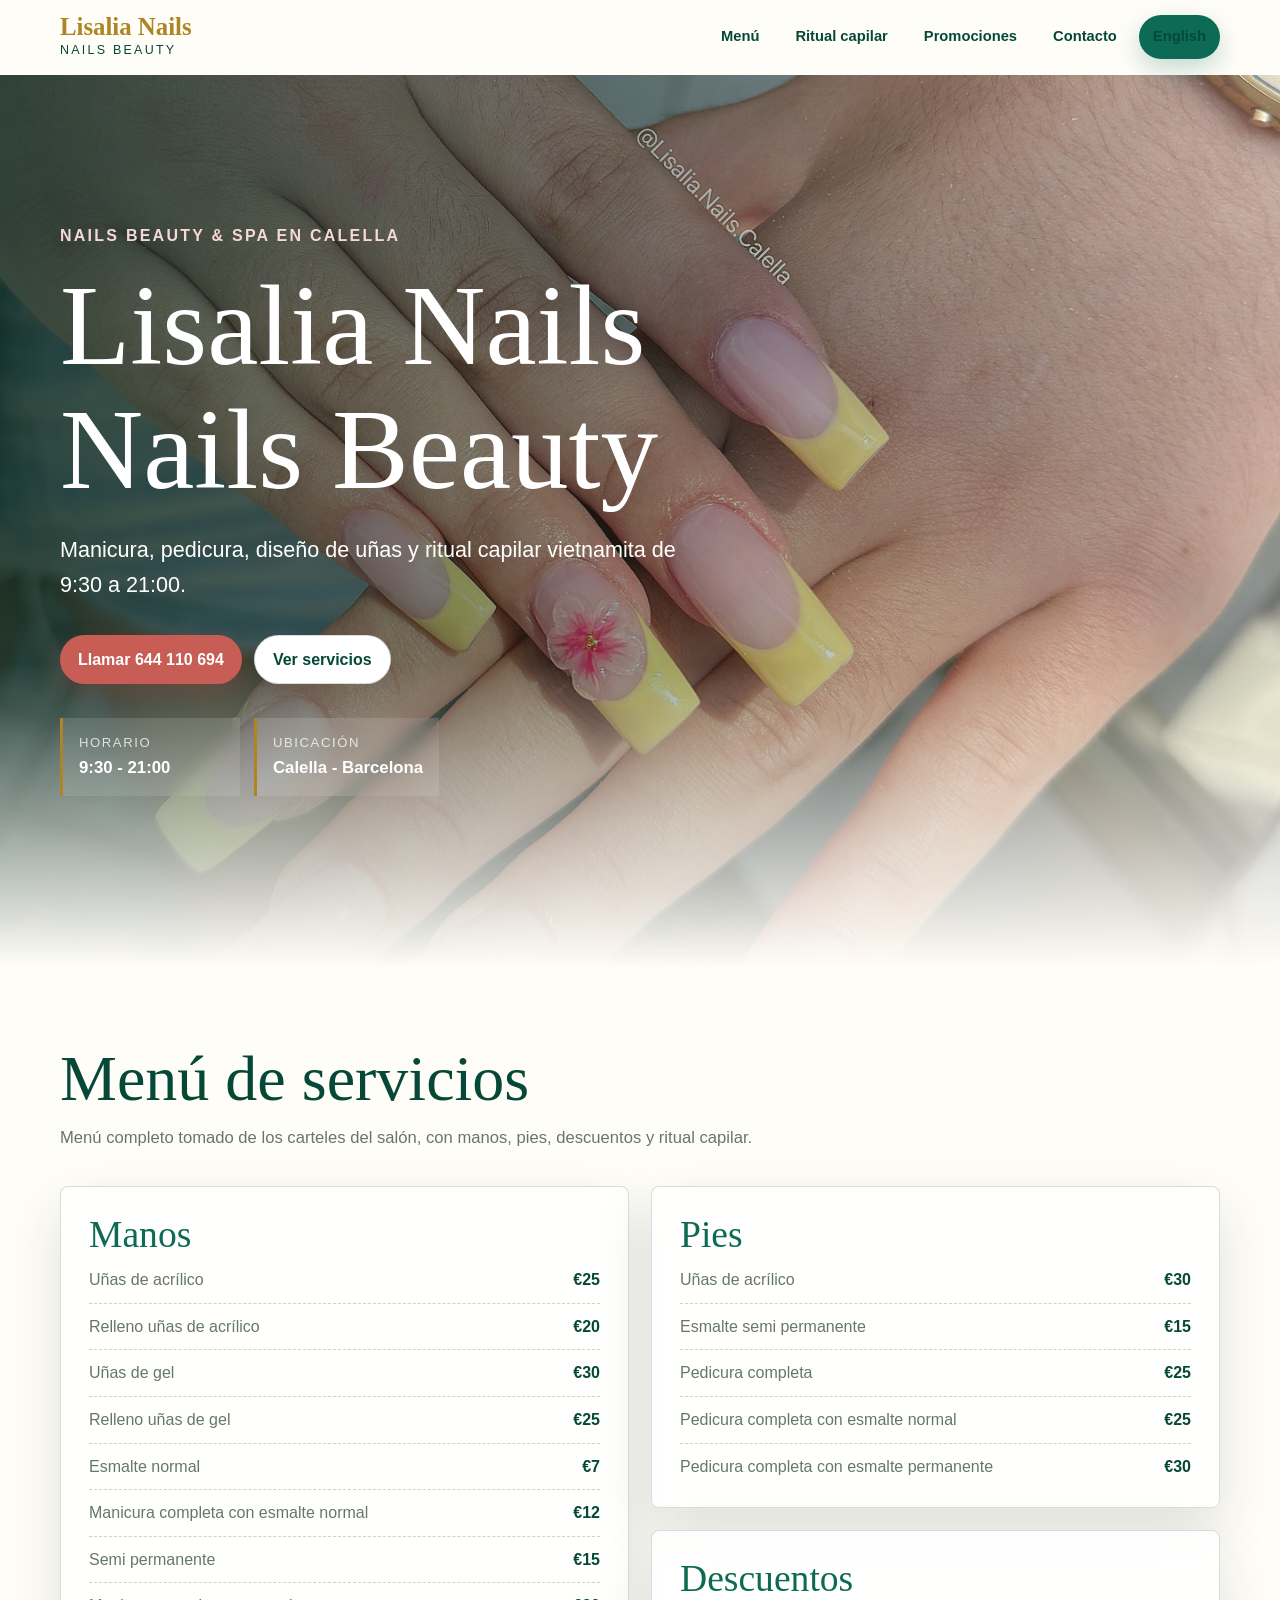
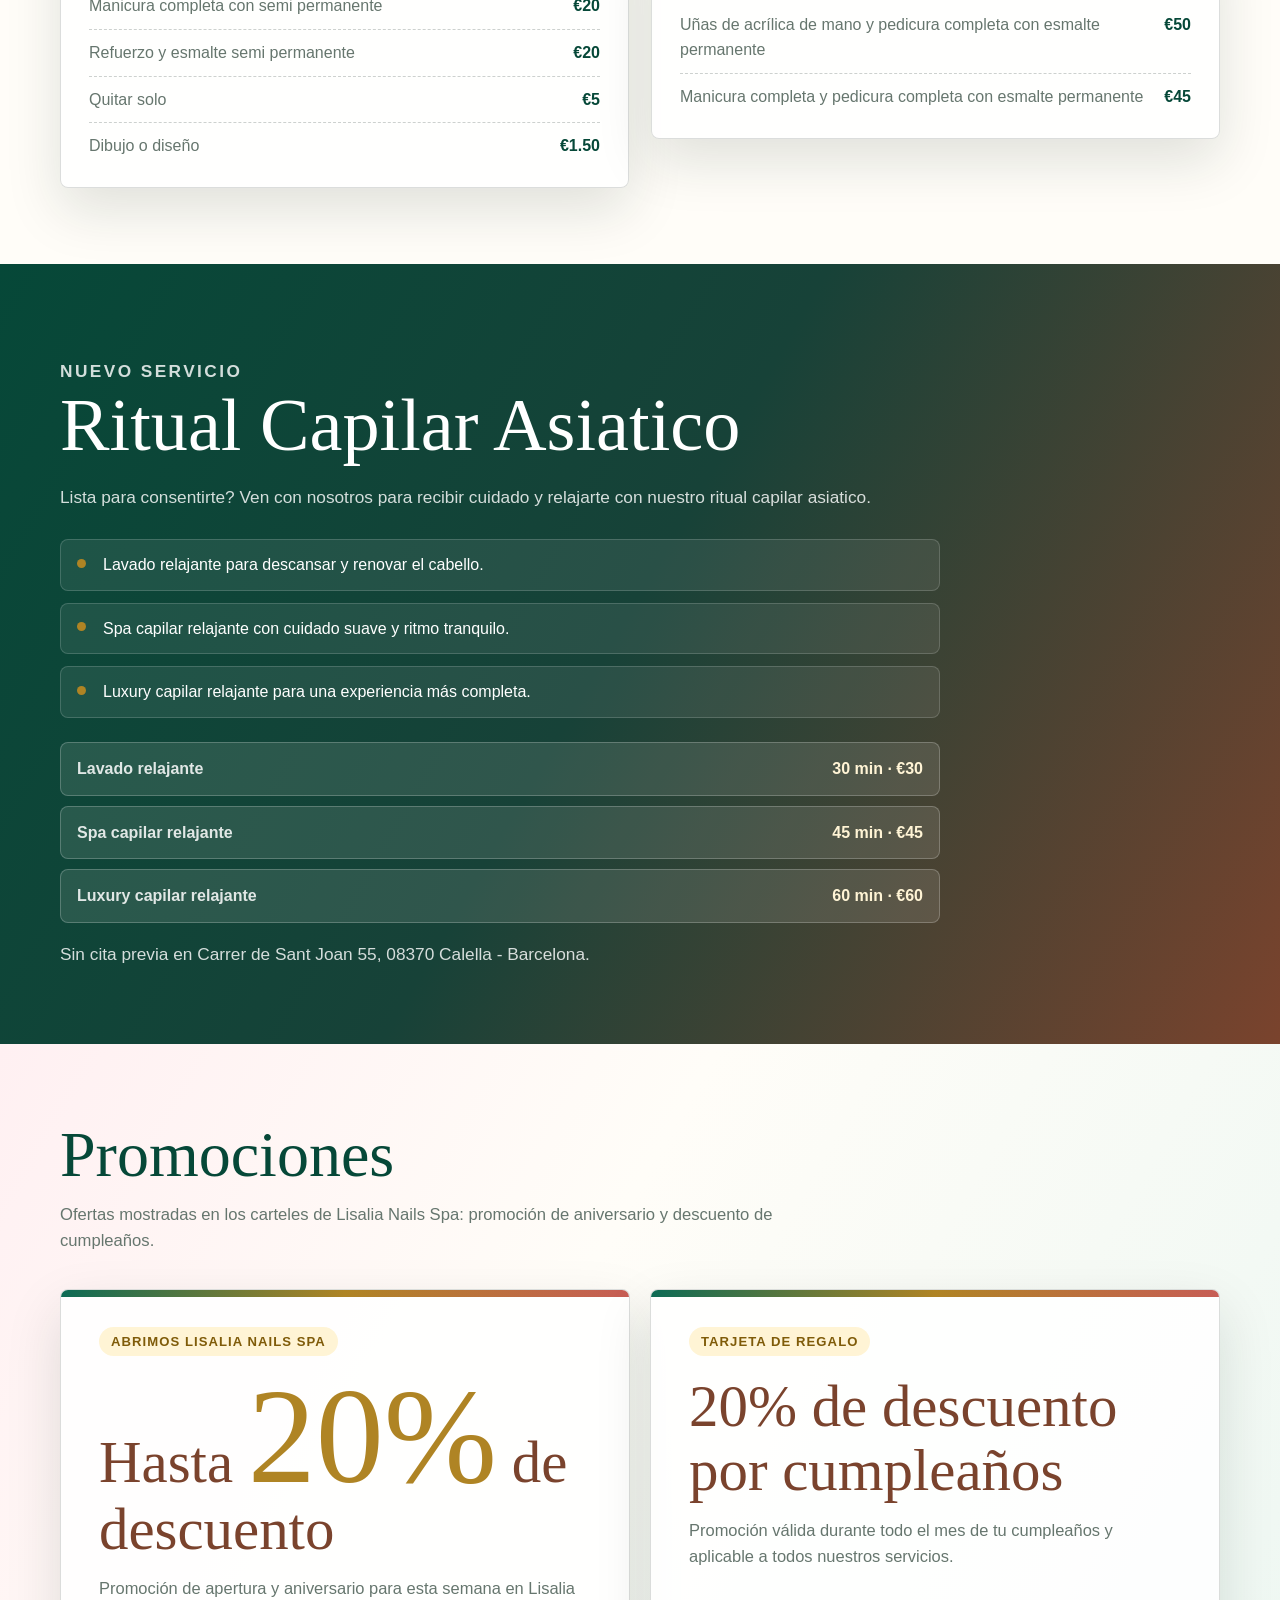
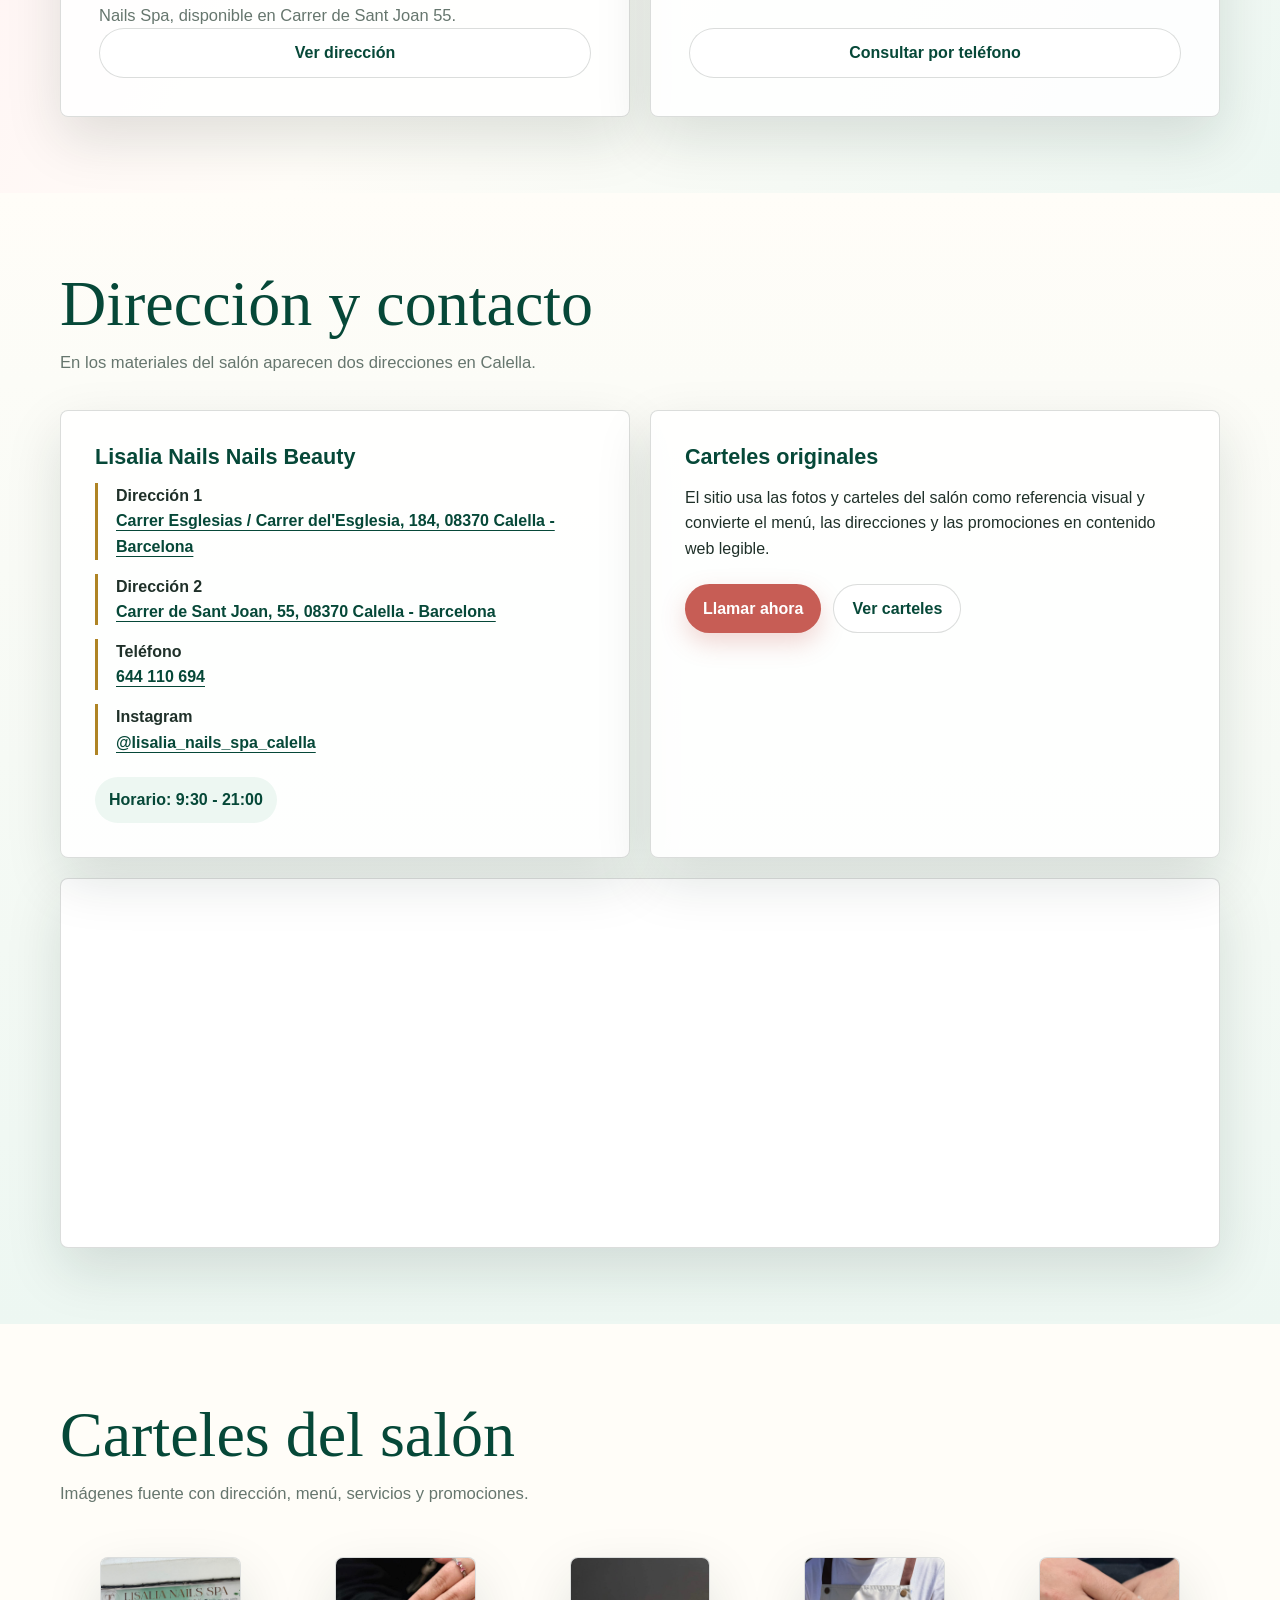
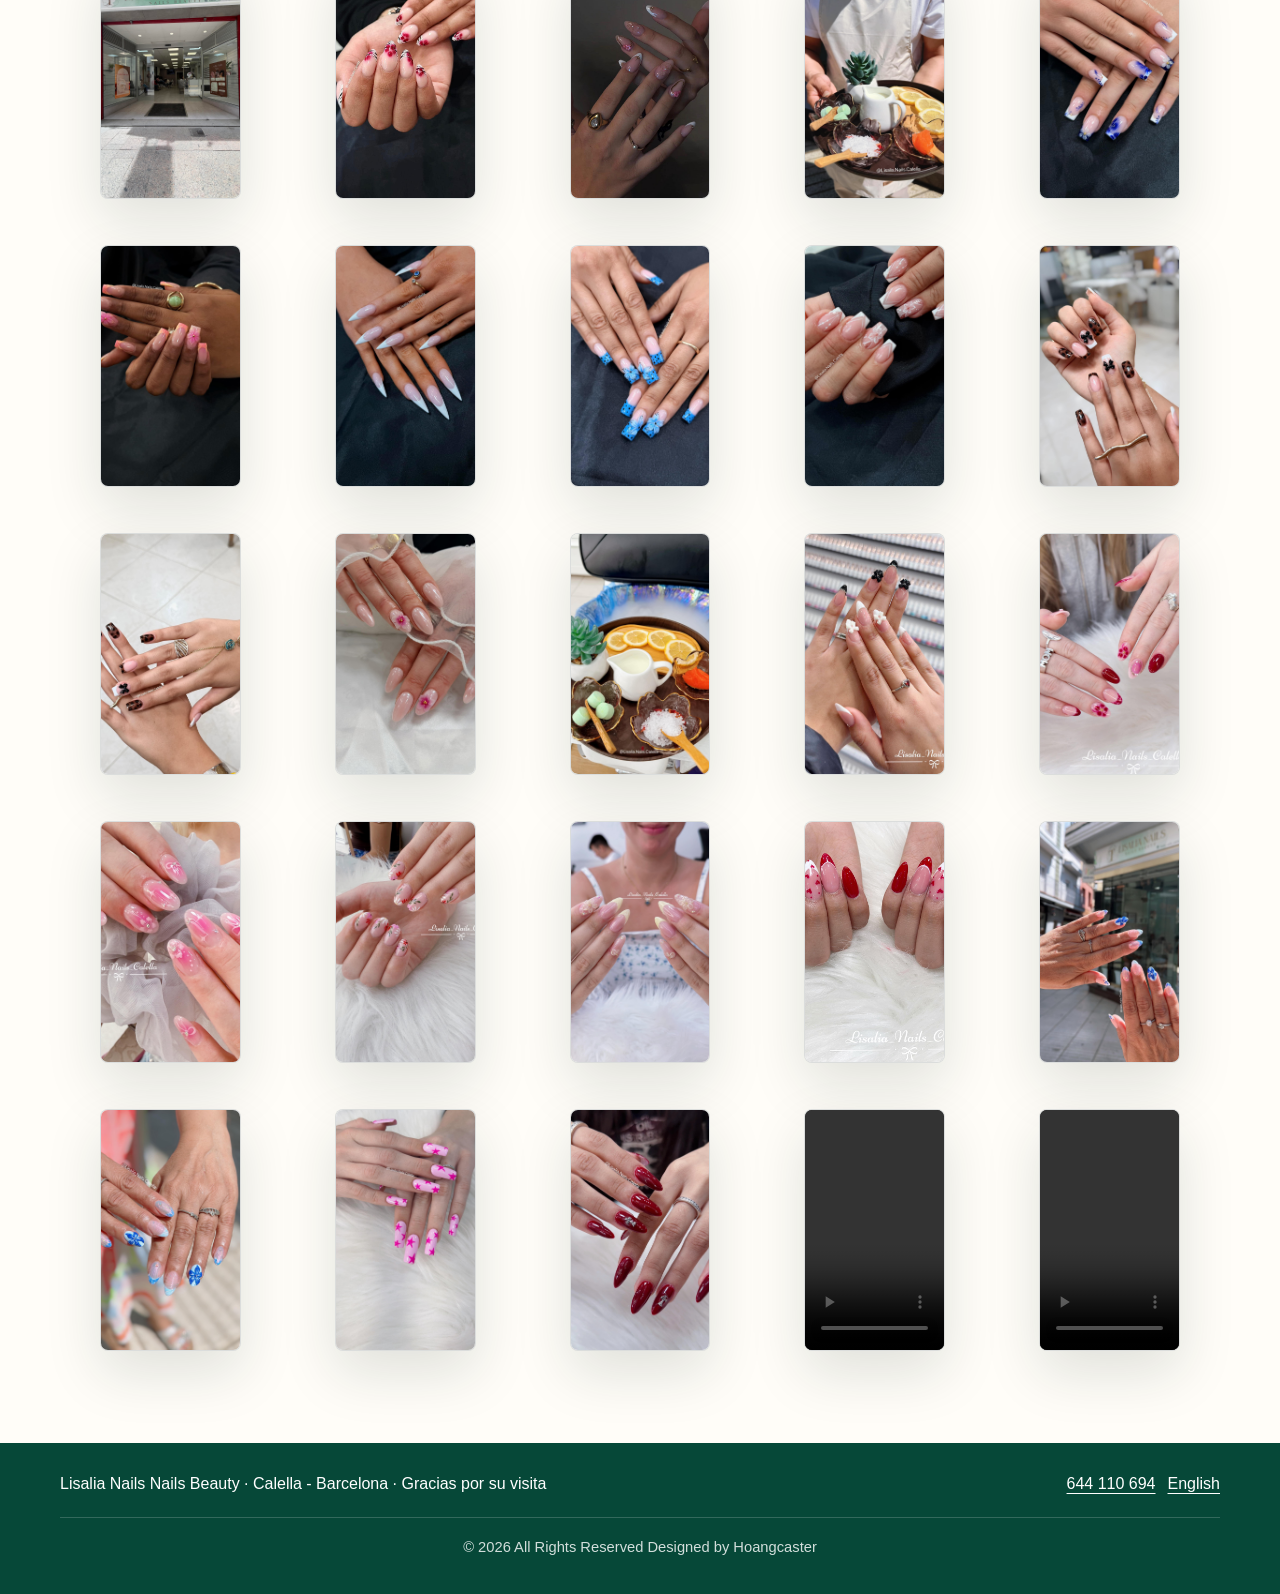
==== commit 707812a2: "upload" ====
--- a/es.html
+++ b/es.html
@@ -315,7 +315,14 @@
               <img src="Ảnh mới/image_1778231816902.fna&amp;edm=AB0BvfgEAAAA&amp;_nc_tpa=Q5bMBQHYUtXwDqjgvc1Xq7Tjkv5js58wx9U95qoiAevSDqNn1Nh77a6gat-Ym-6FKJJ75pRlQd9fGq8p1Q&amp;oh=03_Q7cD5QGcF4YdkX2eQ7sr306G5RGOPKxyU_z1sElKHHTyKvtsMw&amp;oe=6A252B34.jpg" alt="Imagen del salón 23" loading="lazy">
             </figure>
             <figure class="poster-card">
-              <img src="Ảnh mới/videoframe_2931.png" alt="Imagen del salón 24" loading="lazy">
+              <video controls preload="metadata">
+                <source src="Ảnh mới/AQM1npxpEBSLFWLGpCFb7isMyOeu73FKwu_7G6D7JUoS3WyblwrgeCQkYxcWxqMfDrl60EUCW_-GbzOMJw0O-DNG-bd4o1dQfXkoe4Q55A.mp4" type="video/mp4">
+              </video>
+            </figure>
+            <figure class="poster-card">
+              <video controls preload="metadata">
+                <source src="Ảnh mới/AQPwLrQfFMxOSVIKh0ud040pBCHyTENJjVPUZweFlH54CpM3rCyMKo7CO7-sqpVghiQeAwteiaz0iHdVFDpAAGQrC6wflOS76MOm3JhzrA.mp4" type="video/mp4">
+              </video>
             </figure>
           </div>
         </div>
--- a/styles.css
+++ b/styles.css
@@ -585,10 +585,16 @@
   background: white;
 }
 
-.poster-card img {
+.poster-card img,
+.poster-card video {
   width: 100%;
   height: 240px;
   object-fit: cover;
+}
+
+.poster-card video {
+  display: block;
+  background: #111;
 }
 
 .poster-card figcaption {
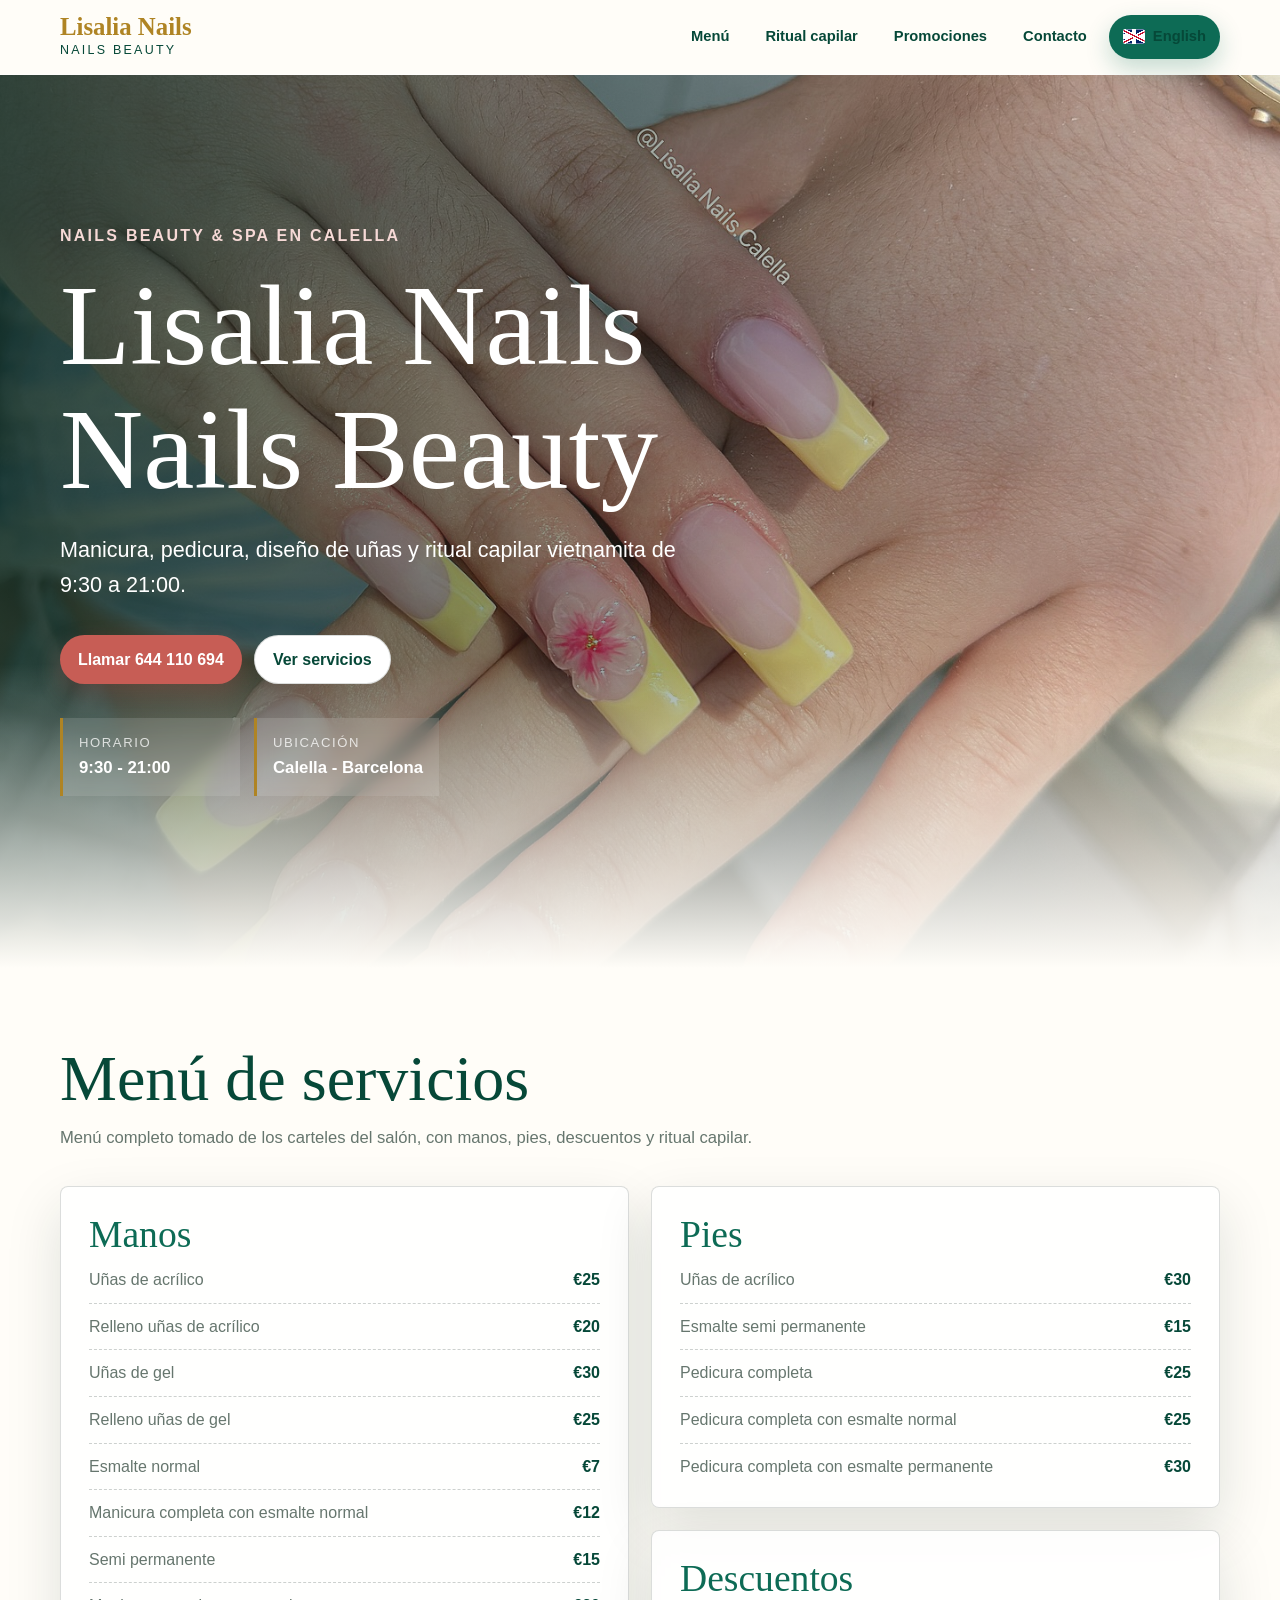
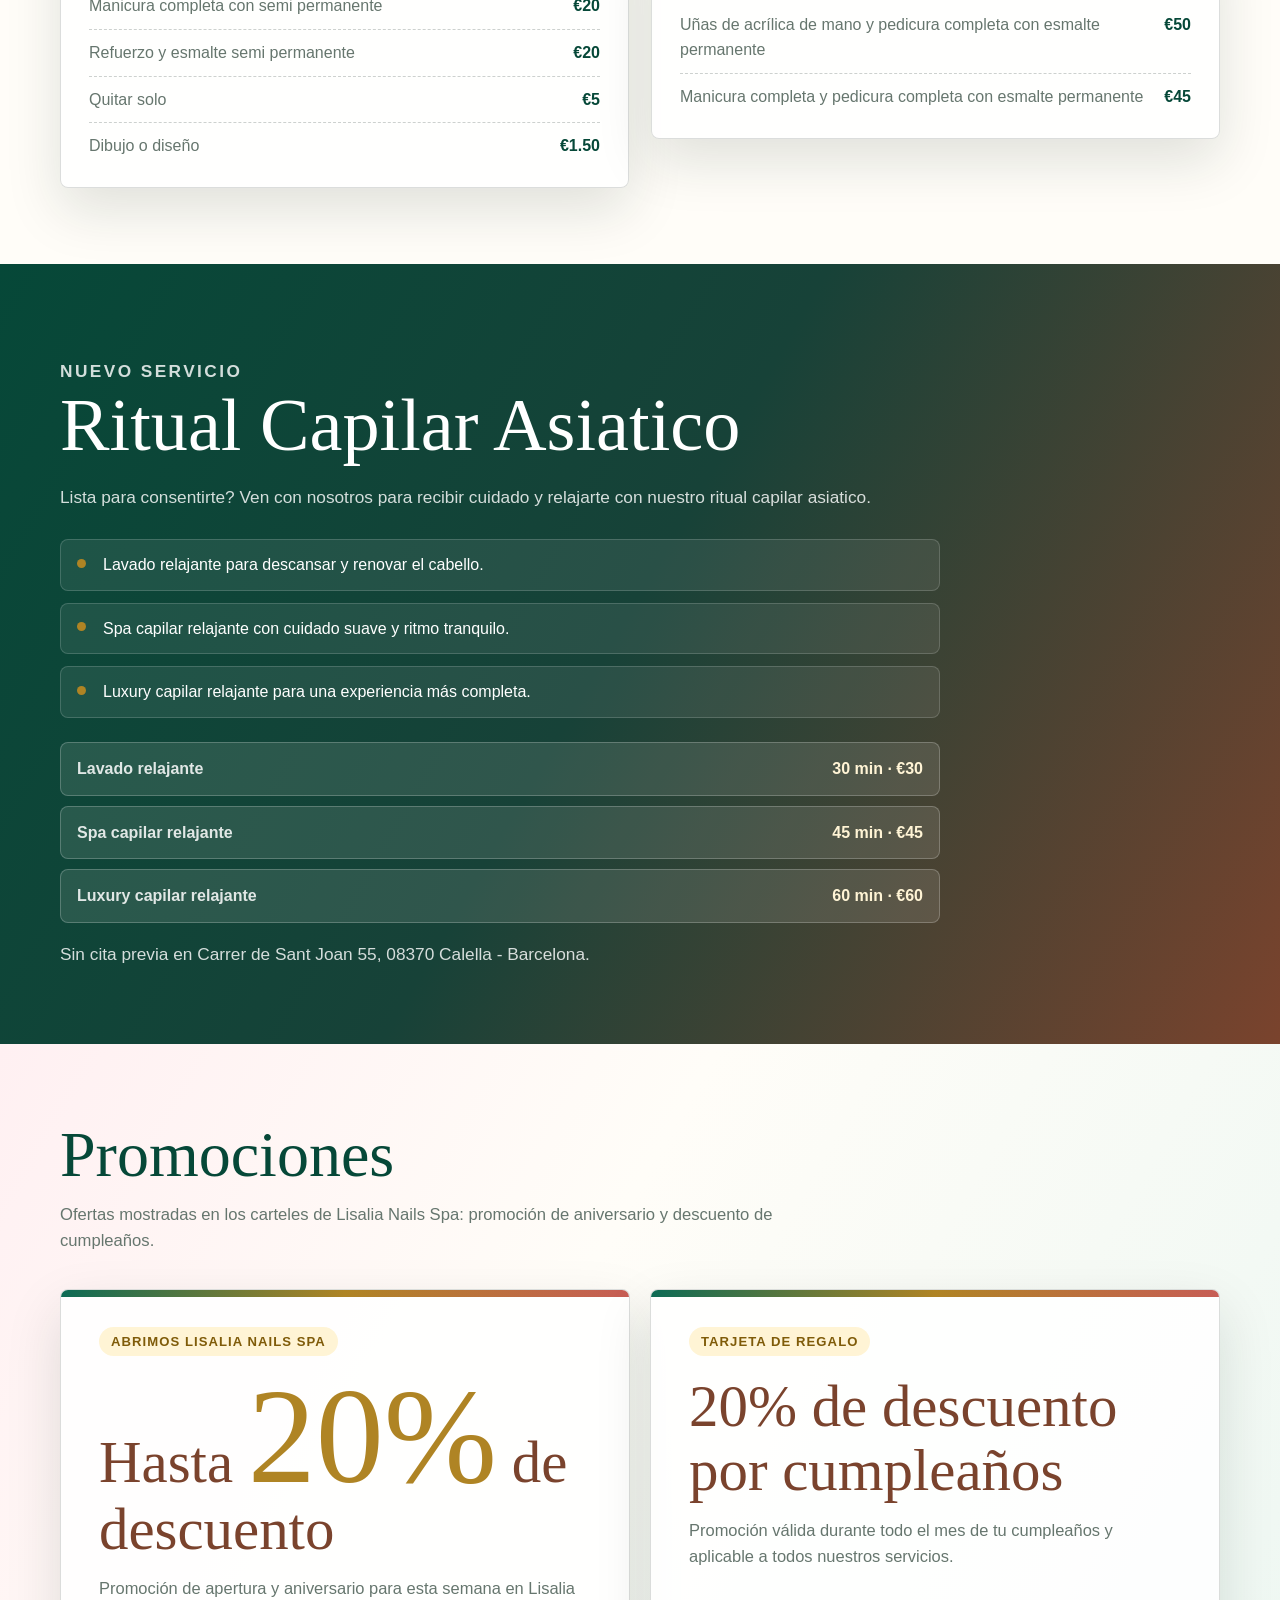
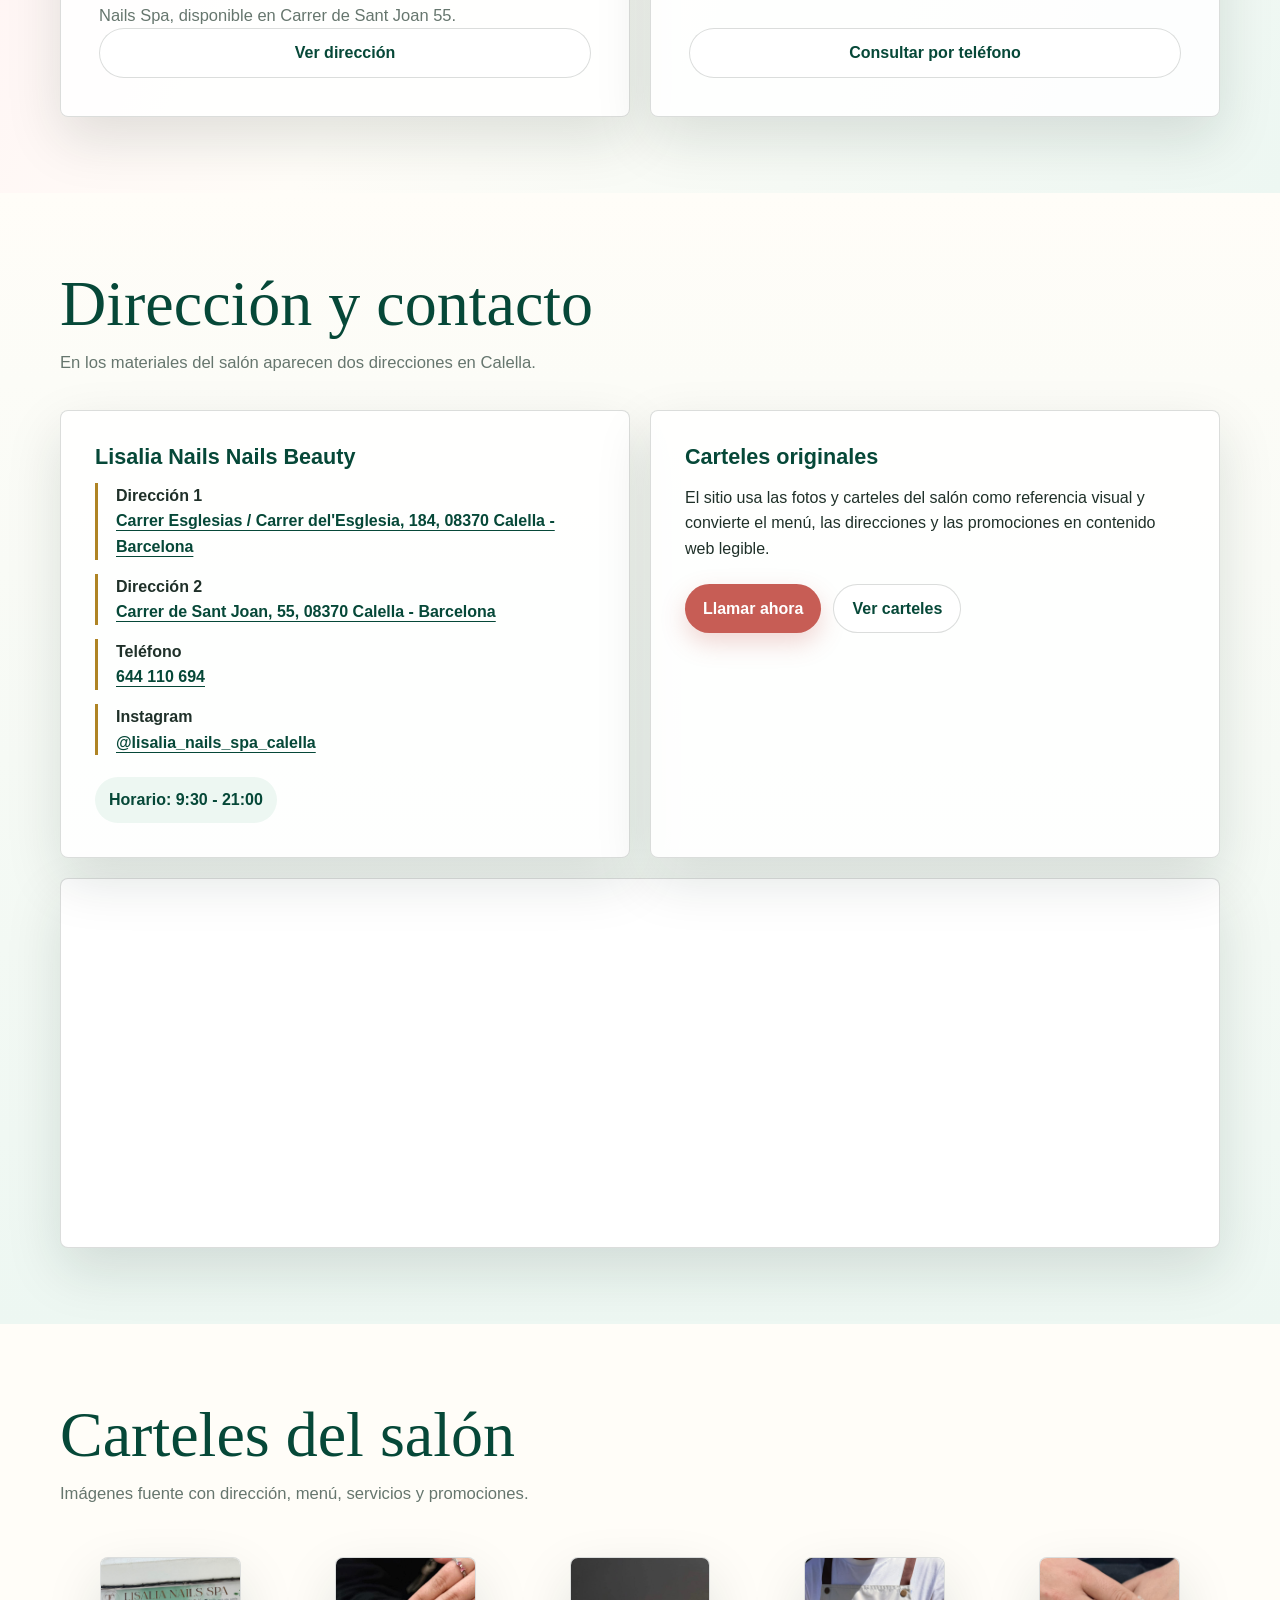
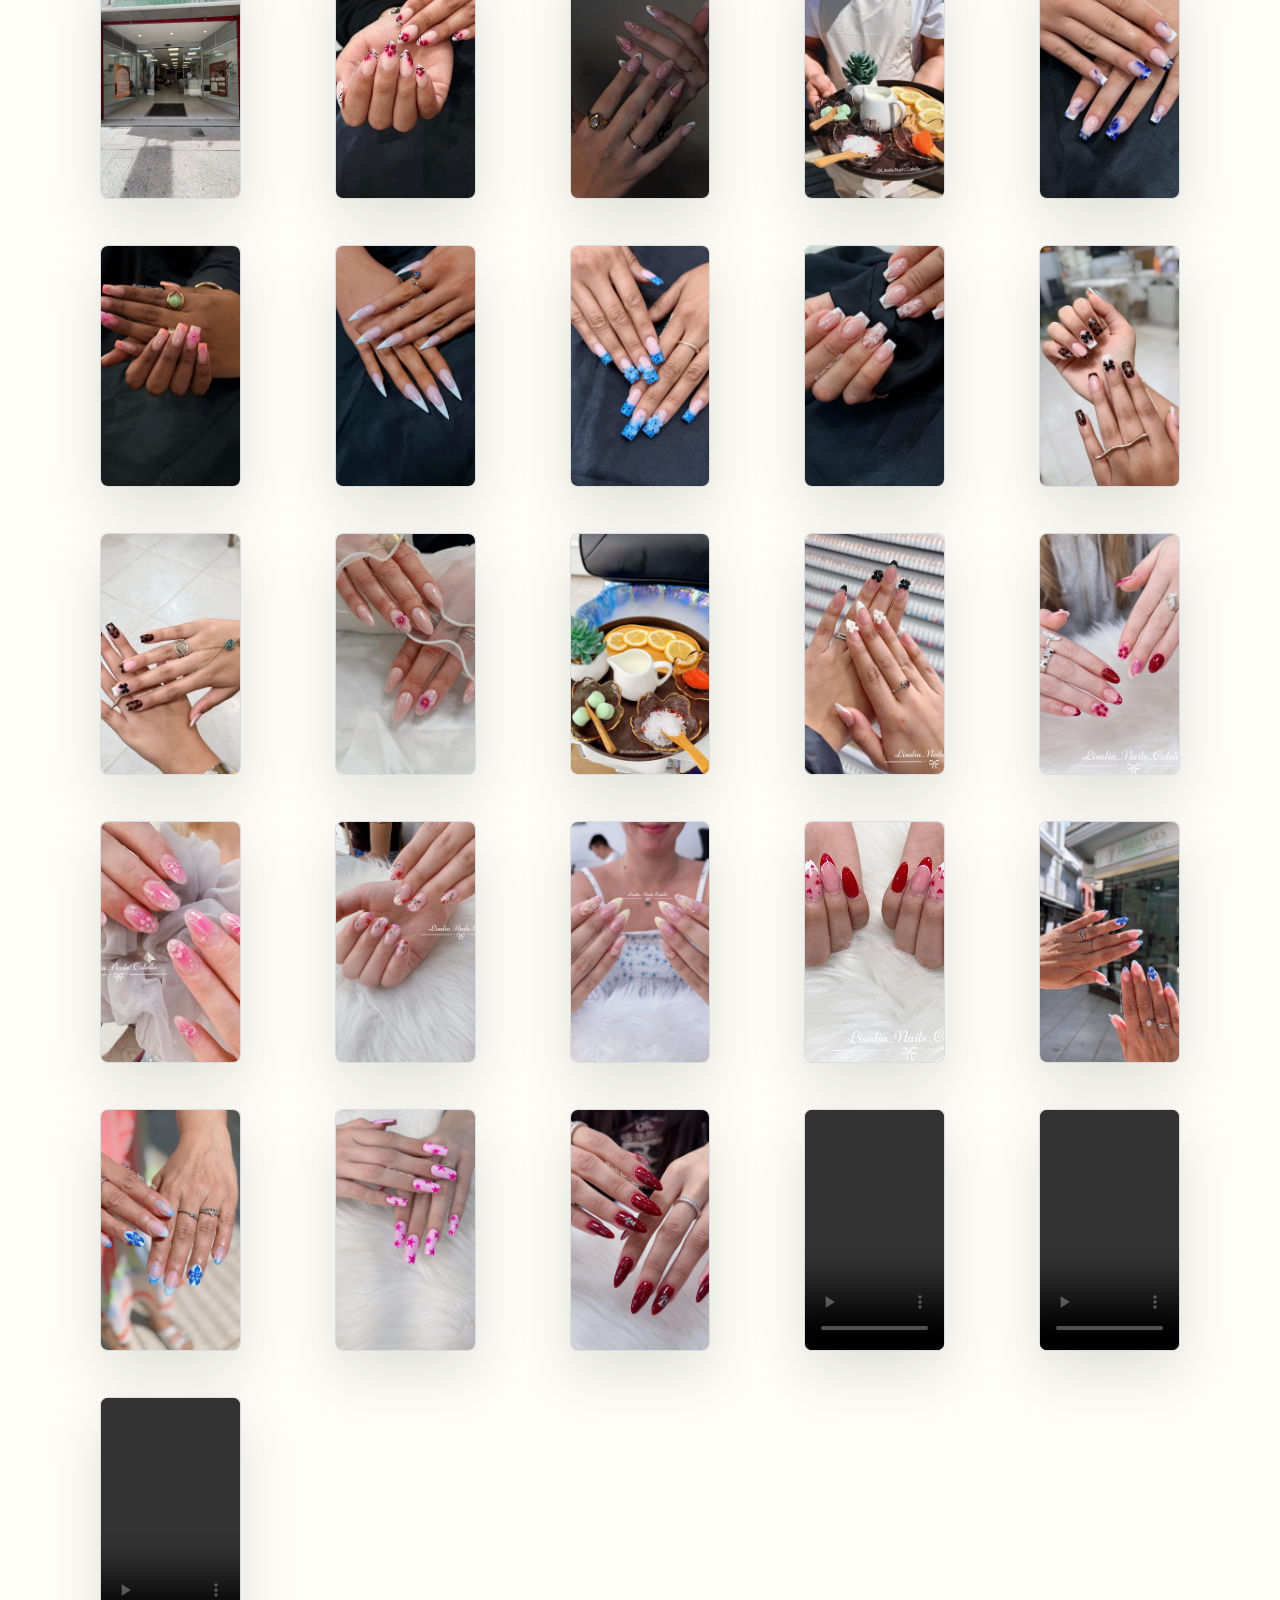
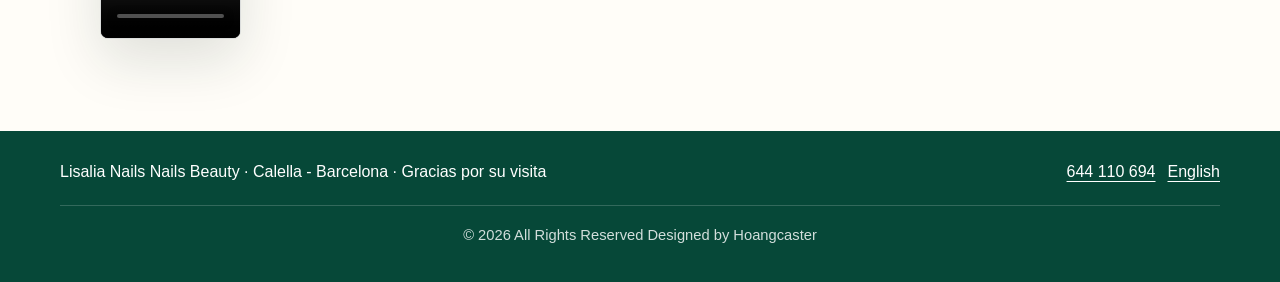
==== commit 5f7b528e: "upload" ====
--- a/es.html
+++ b/es.html
@@ -22,7 +22,7 @@
           <a href="#hair-ritual">Ritual capilar</a>
           <a href="#promotions">Promociones</a>
           <a href="#contact">Contacto</a>
-          <a class="language-button" href="index.html">English</a>
+          <a class="language-button" href="index.html"><span class="language-flag flag-gb" aria-hidden="true"></span>English</a>
         </div>
       </nav>
     </header>
@@ -324,6 +324,11 @@
                 <source src="Ảnh mới/AQPwLrQfFMxOSVIKh0ud040pBCHyTENJjVPUZweFlH54CpM3rCyMKo7CO7-sqpVghiQeAwteiaz0iHdVFDpAAGQrC6wflOS76MOm3JhzrA.mp4" type="video/mp4">
               </video>
             </figure>
+            <figure class="poster-card">
+              <video controls preload="metadata">
+                <source src="Ảnh mới/AQN5EMxvR4iHkYfvFbSRq63v20ylpEEw74wwIFmEoa0iDV6wTH1QrEQgCDnhOD4rEWa-HEZ8qIwnxKhlqN8X9raK2DnFEPFwwUjHLH2pEg.mp4" type="video/mp4">
+              </video>
+            </figure>
           </div>
         </div>
       </section>
--- a/styles.css
+++ b/styles.css
@@ -128,6 +128,37 @@
   box-shadow: 0 10px 24px rgba(13, 107, 85, 0.24);
 }
 
+.language-flag {
+  position: relative;
+  display: inline-block;
+  width: 22px;
+  height: 15px;
+  flex: 0 0 auto;
+  overflow: hidden;
+  border-radius: 2px;
+  box-shadow: inset 0 0 0 1px rgba(255, 255, 255, 0.45);
+}
+
+.flag-es {
+  background: linear-gradient(
+    to bottom,
+    #aa151b 0 25%,
+    #f1bf00 25% 75%,
+    #aa151b 75% 100%
+  );
+}
+
+.flag-gb {
+  background:
+    linear-gradient(27deg, transparent 44%, #fff 44% 50%, #c8102e 50% 56%, #fff 56% 62%, transparent 62%),
+    linear-gradient(153deg, transparent 44%, #fff 44% 50%, #c8102e 50% 56%, #fff 56% 62%, transparent 62%),
+    linear-gradient(to right, transparent 39%, #fff 39% 61%, transparent 61%),
+    linear-gradient(to bottom, transparent 32%, #fff 32% 68%, transparent 68%),
+    linear-gradient(to right, transparent 44%, #c8102e 44% 56%, transparent 56%),
+    linear-gradient(to bottom, transparent 39%, #c8102e 39% 61%, transparent 61%),
+    #012169;
+}
+
 .primary-button {
   background: var(--rose);
   color: white;
